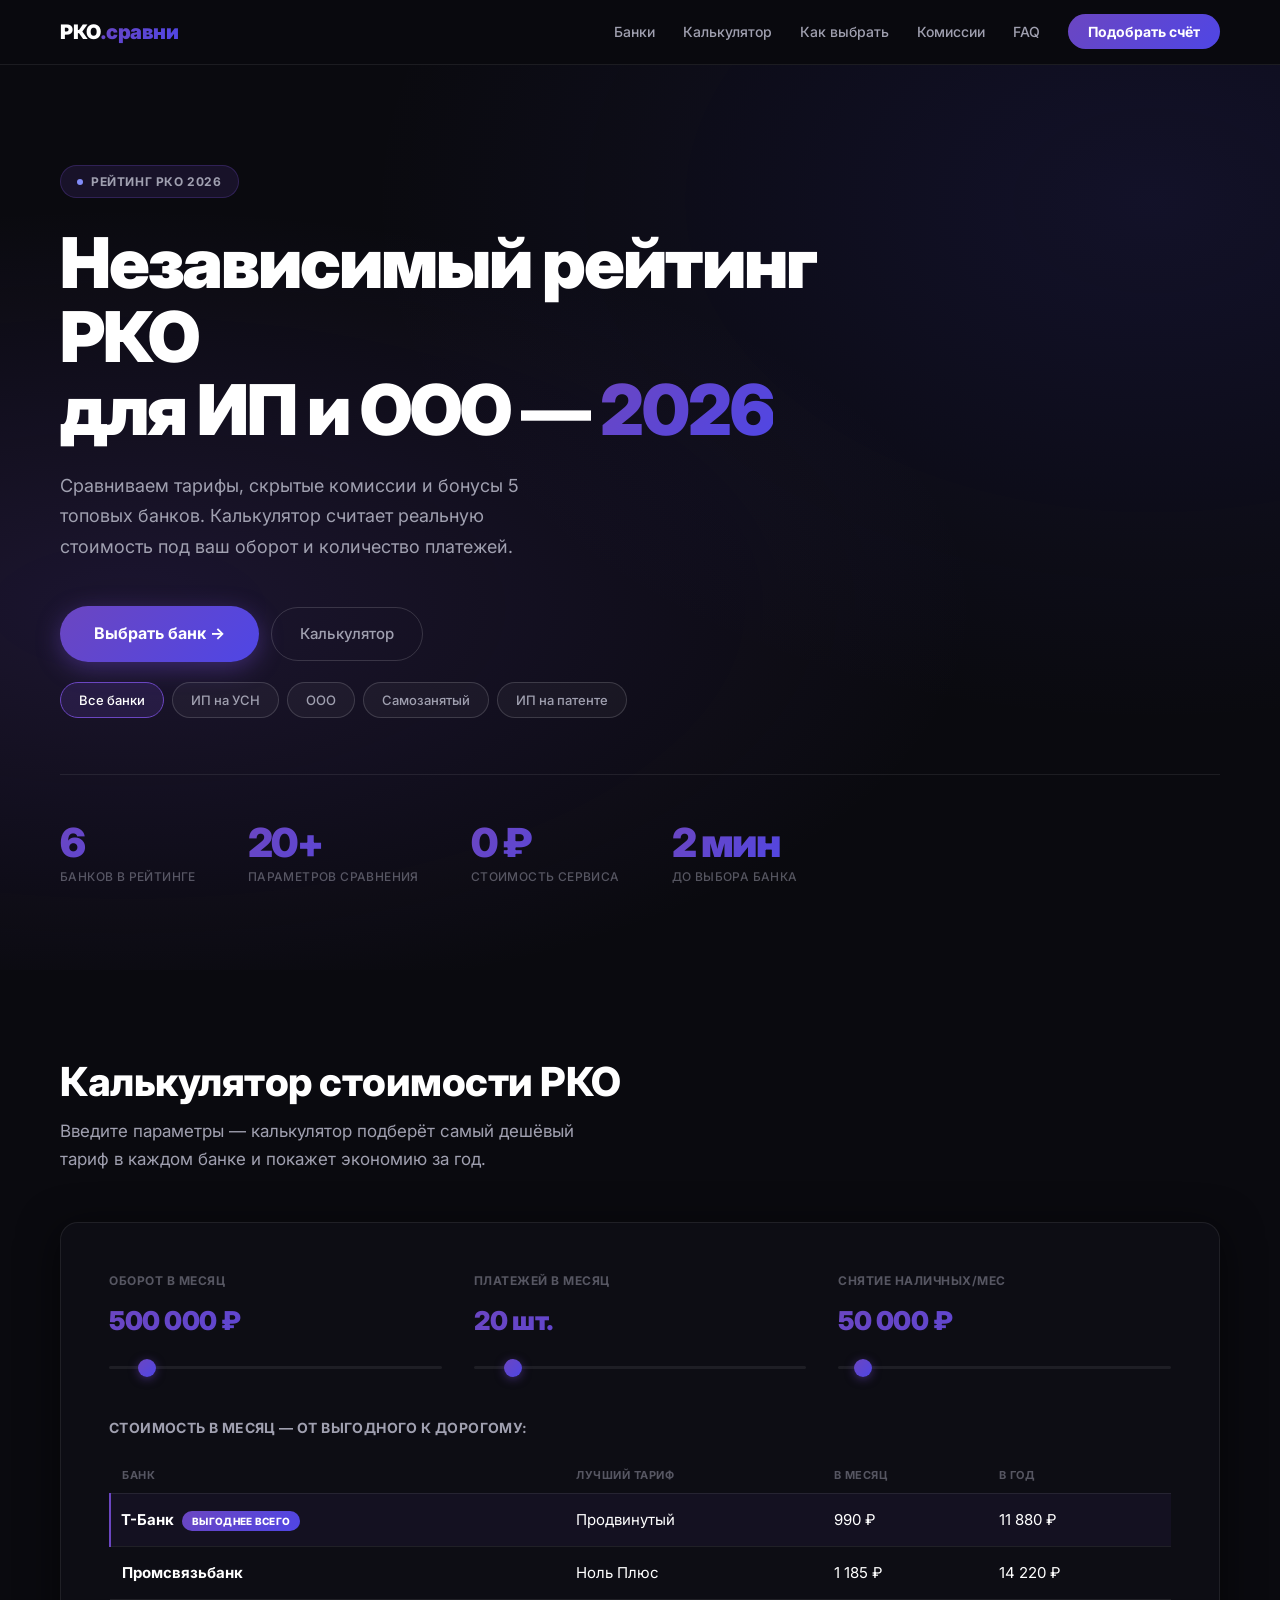
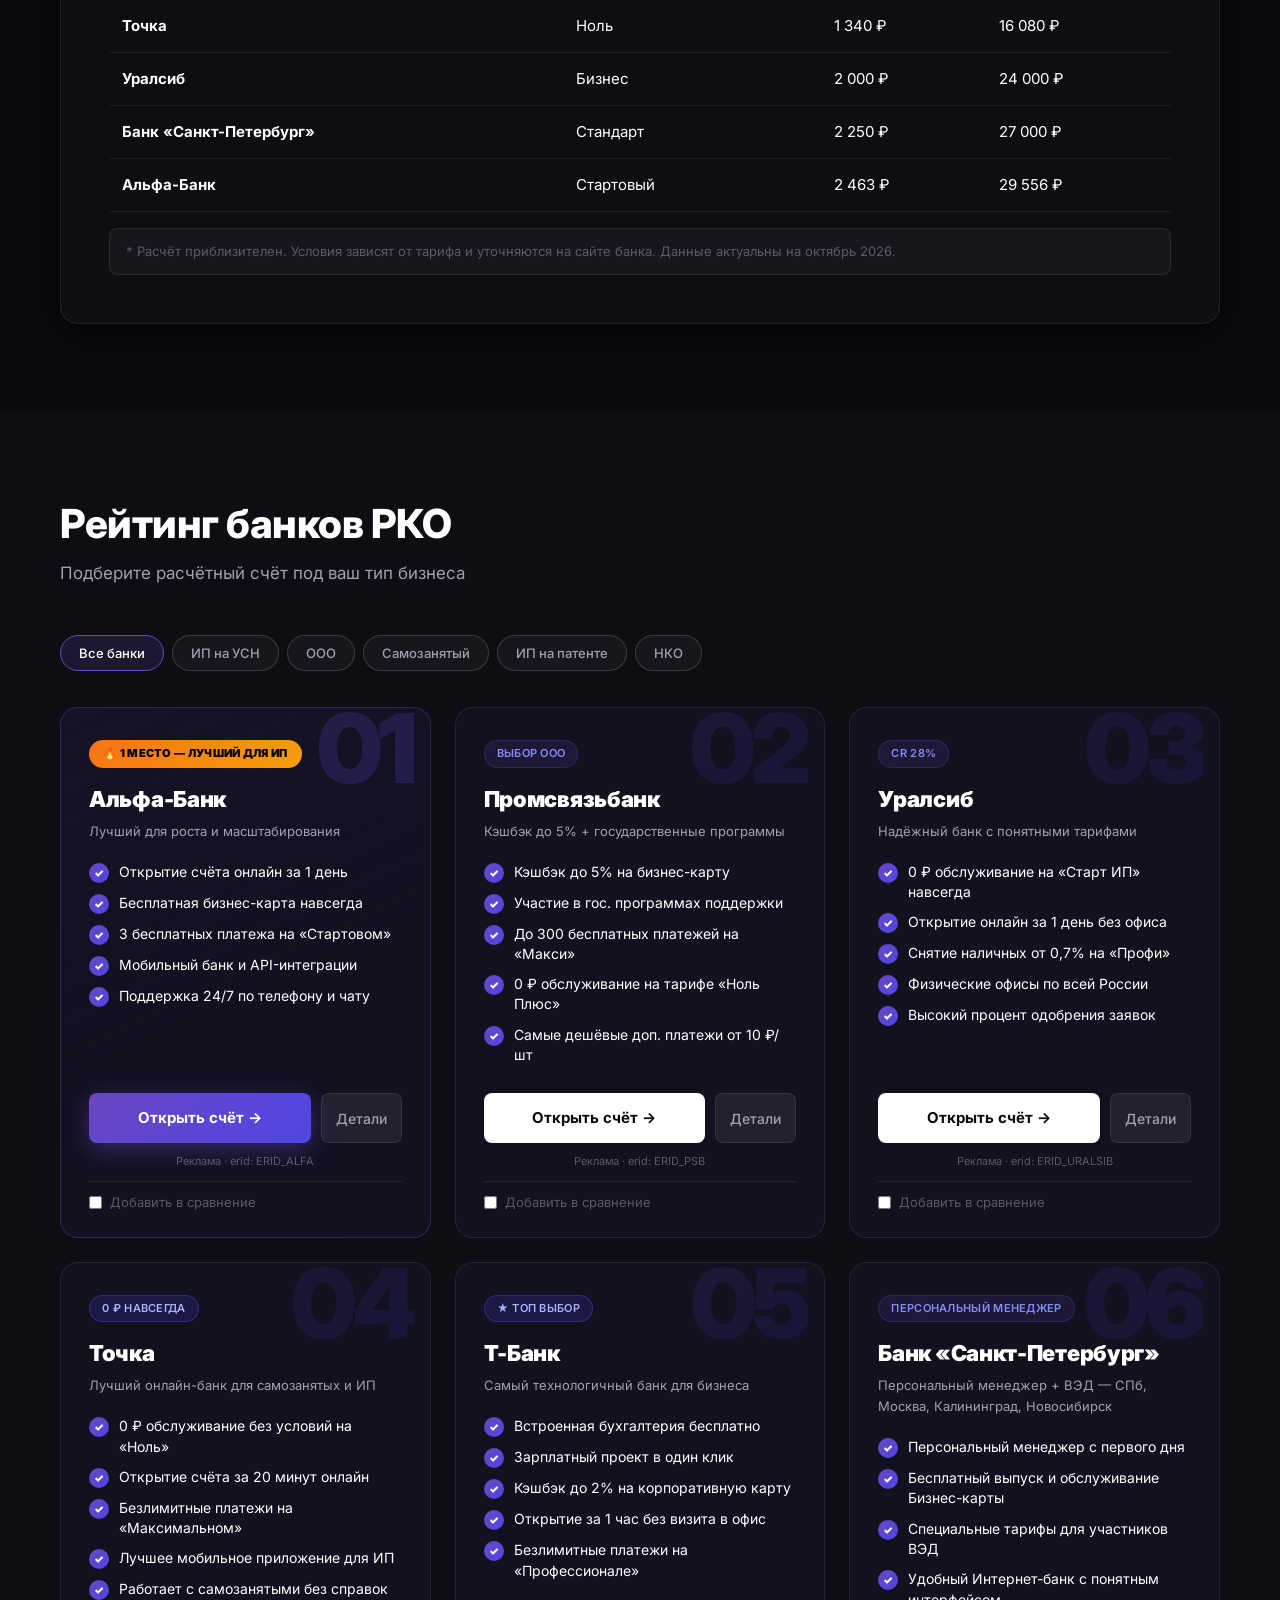
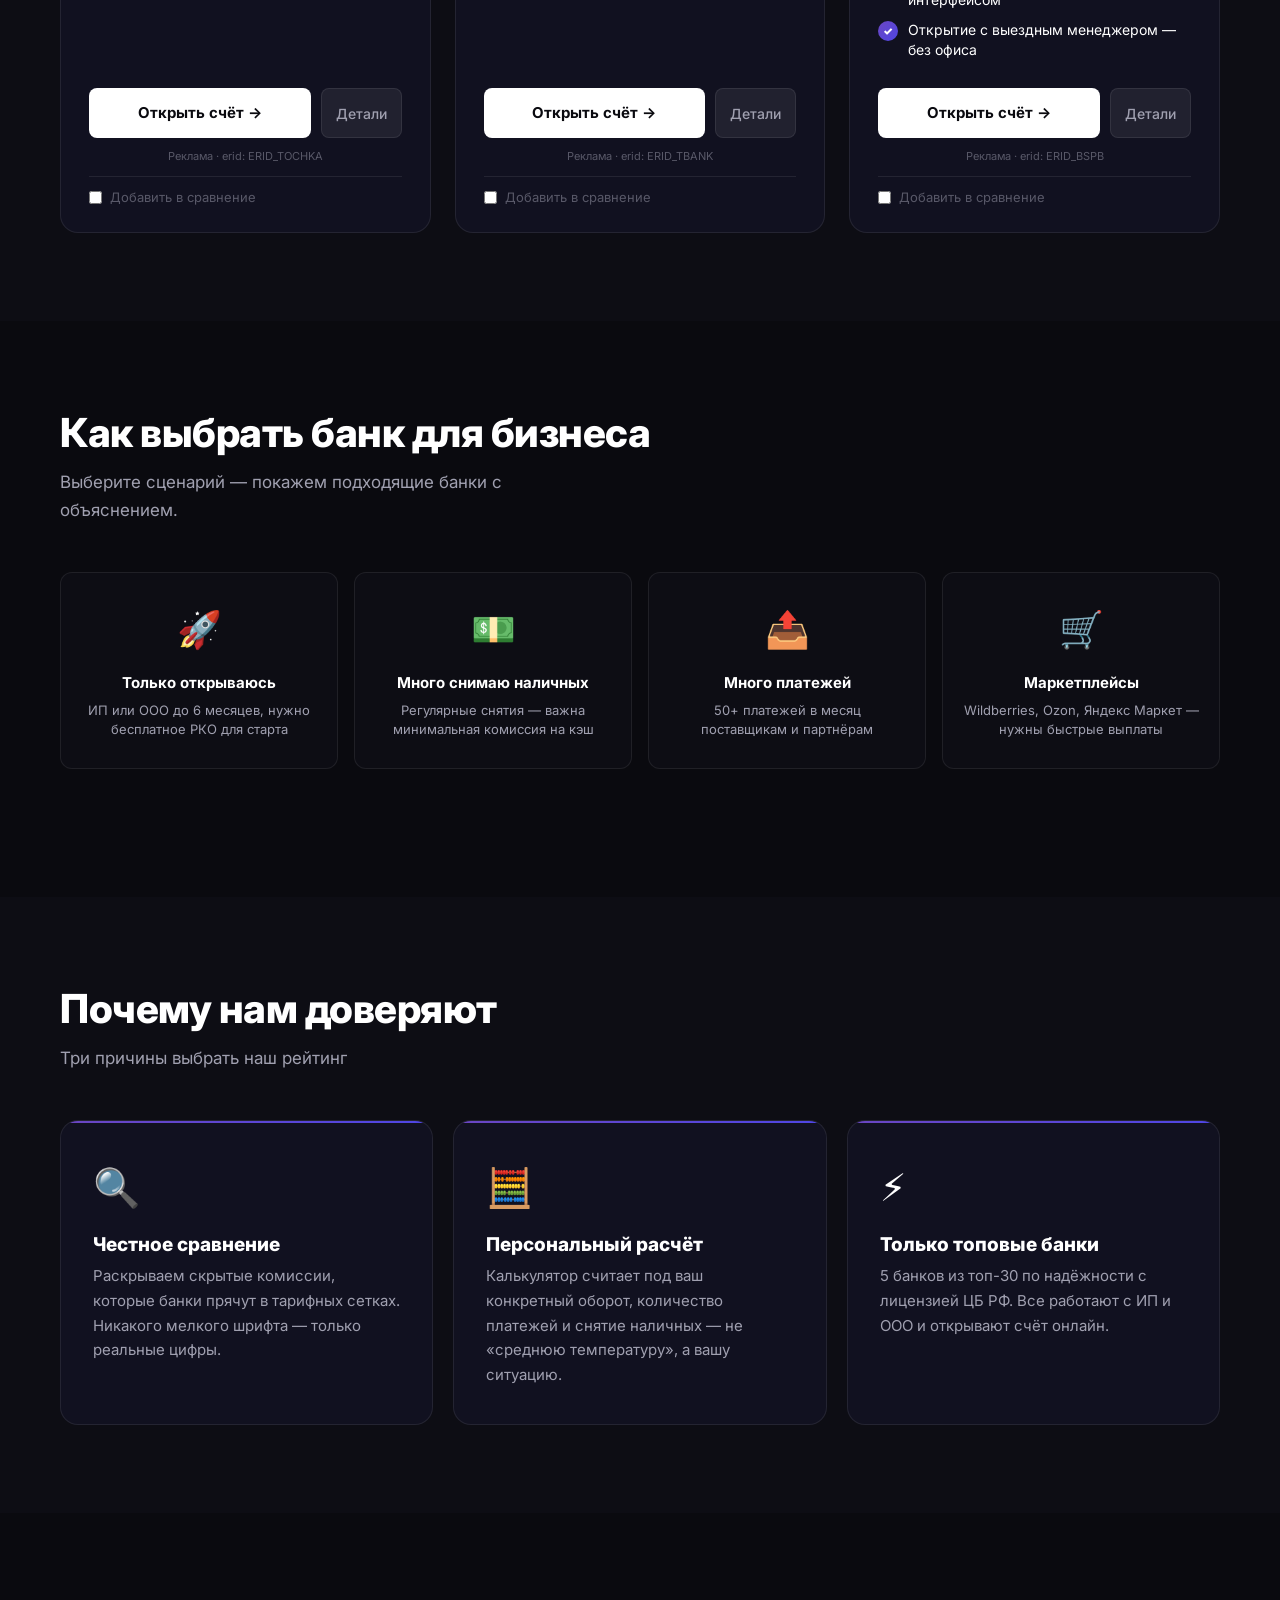
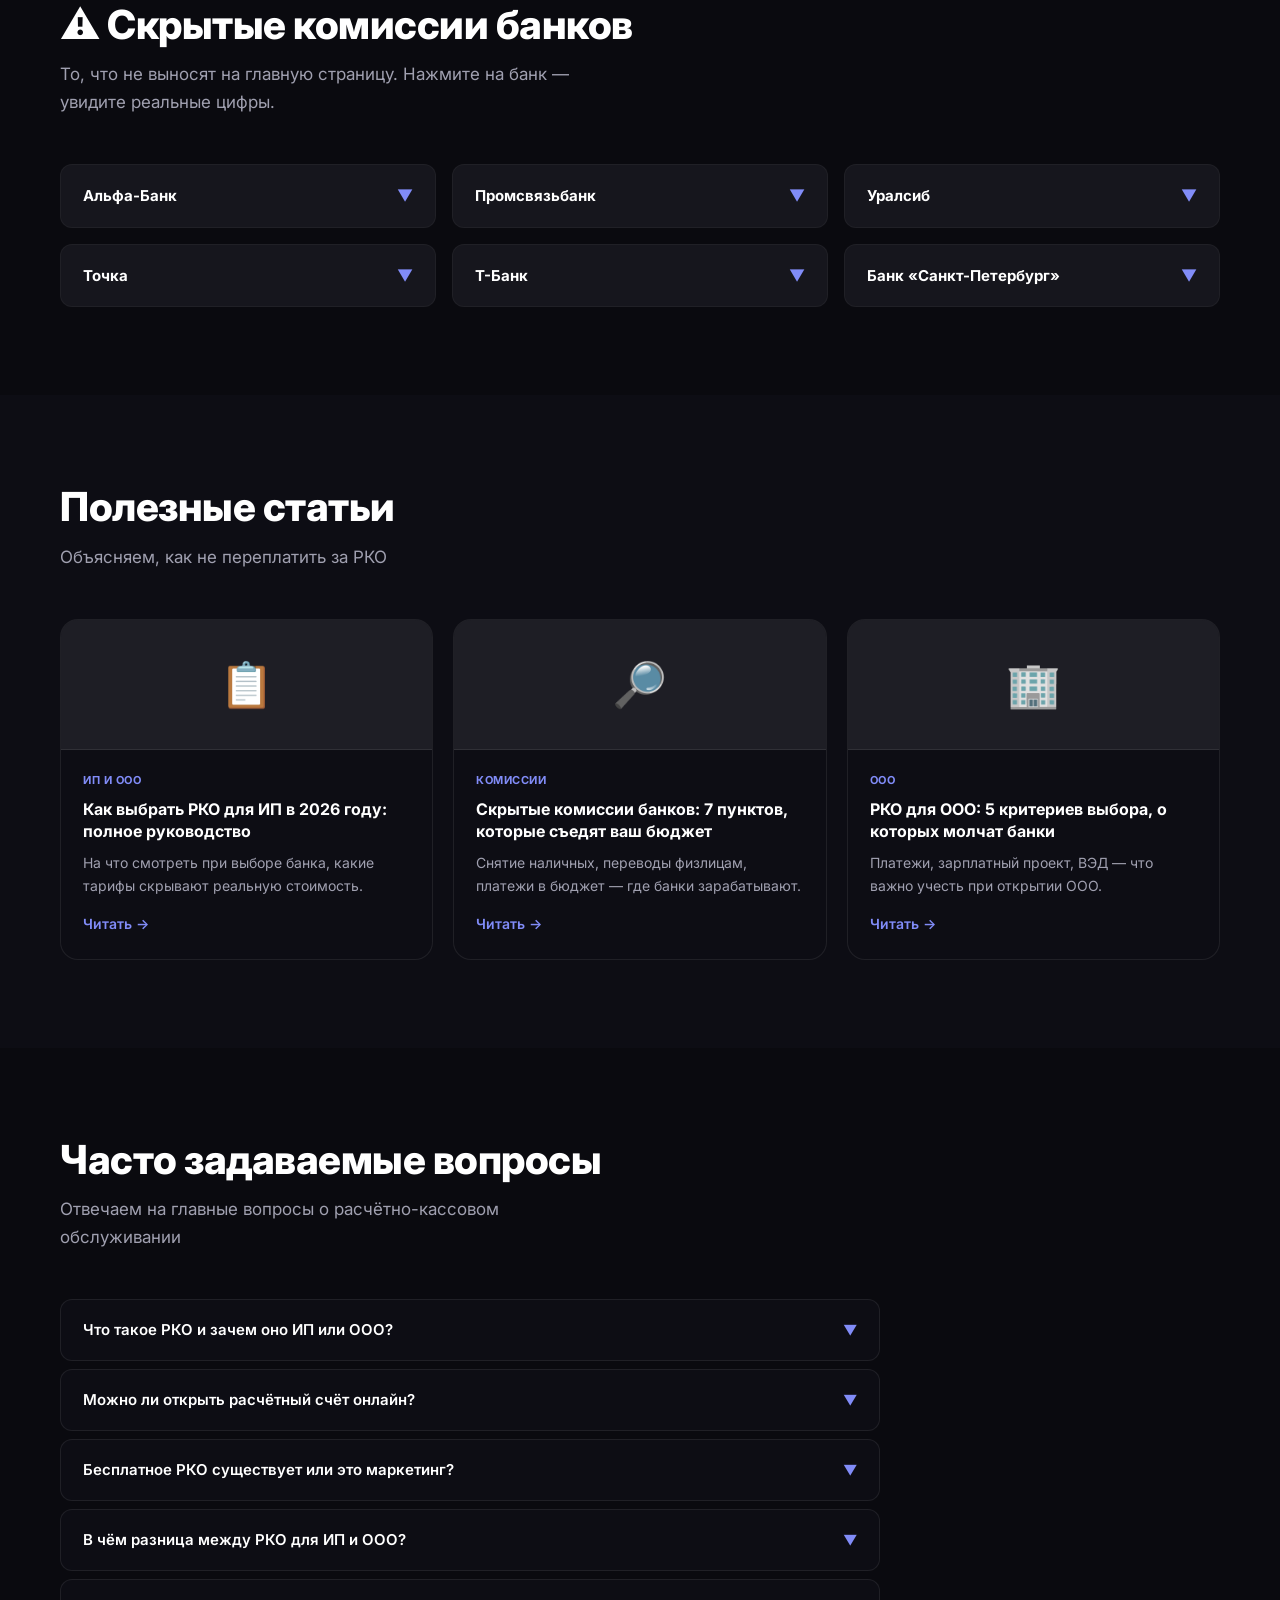
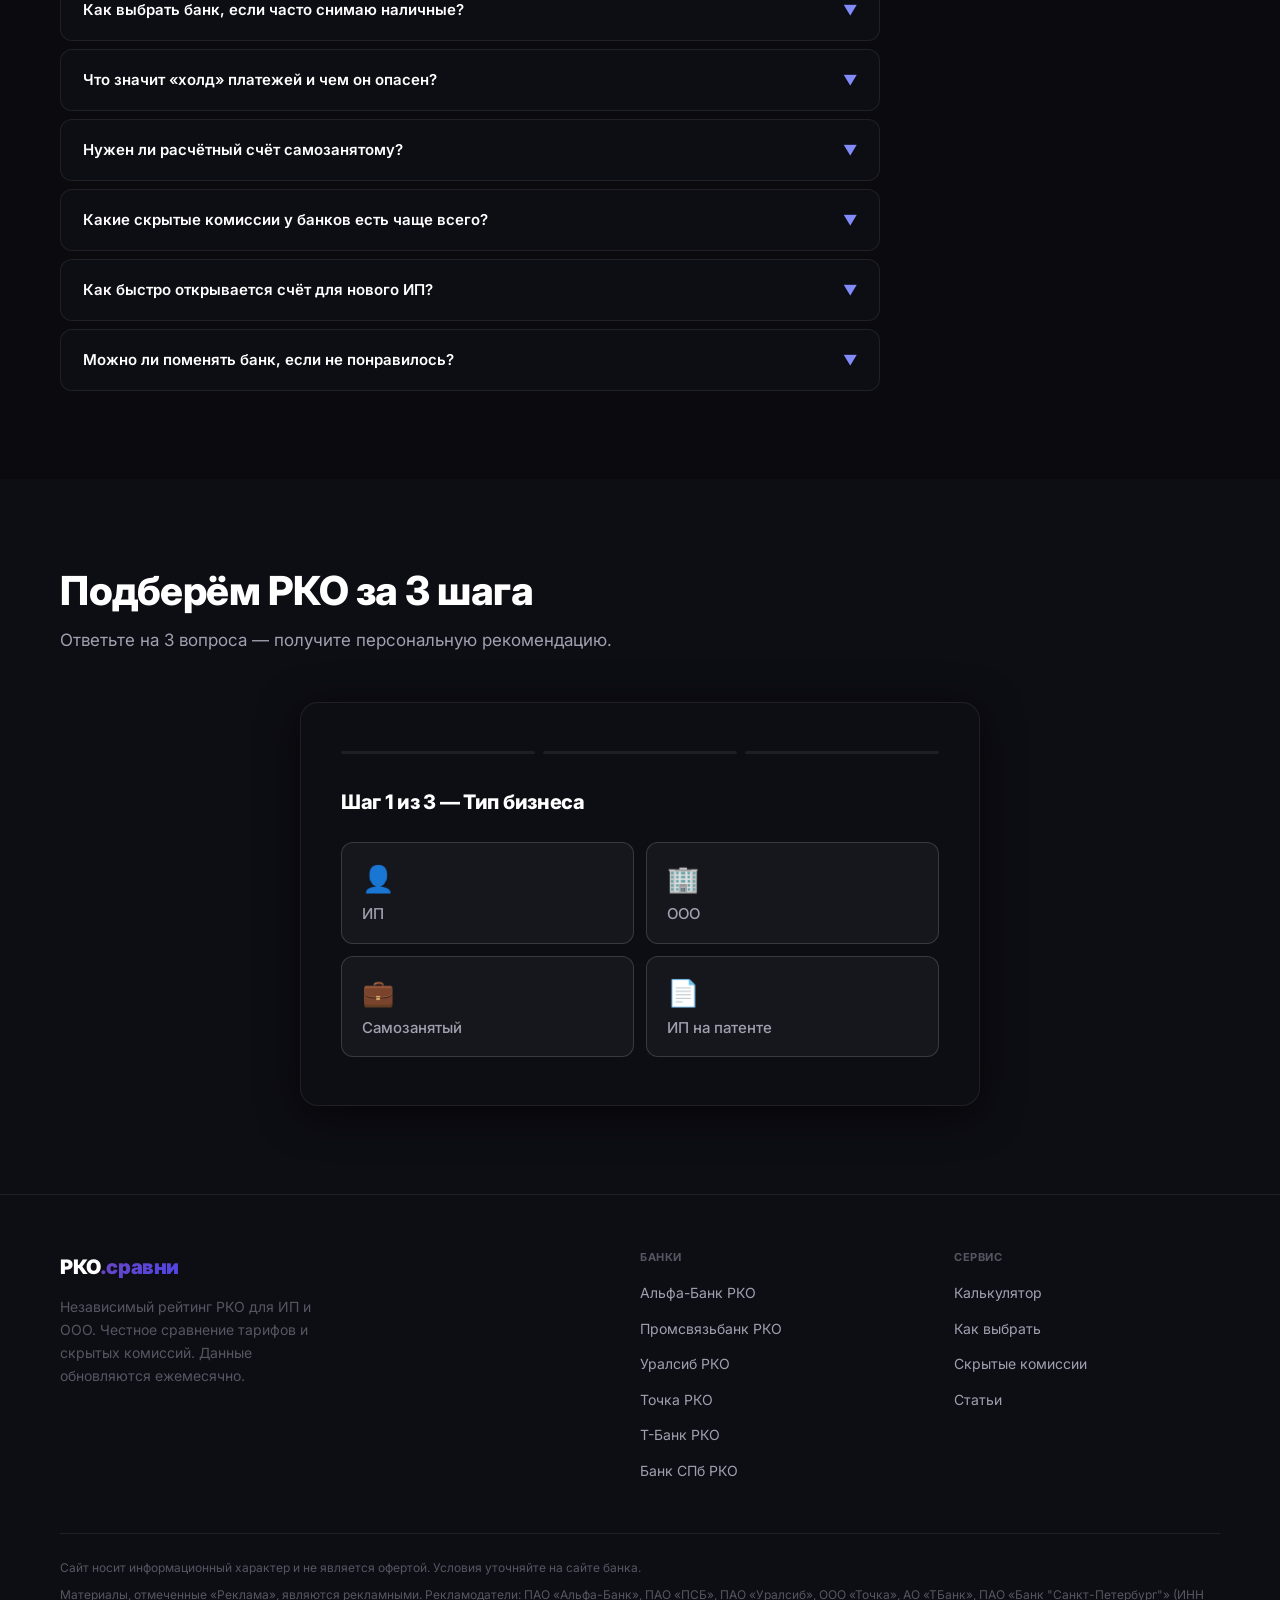
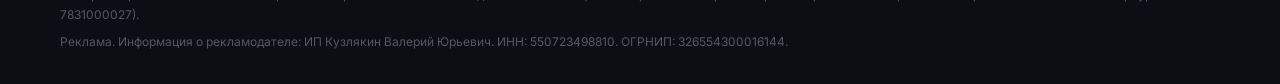
==== rko/index.html @ dad413f9 "Fix referral links in rko/index.html: BSPB and Uralsib - BSPB: replace placeholder ССЫЛКА_BSPB_RKO w" ====
<!DOCTYPE html>
<html lang="ru">
<head>
<meta charset="UTF-8">
<meta name="viewport" content="width=device-width, initial-scale=1.0">
<title>РКО для бизнеса 2026 — сравнить 6 банков за 2 минуты</title>
<meta name="description" content="Сравнение РКО для ИП и ООО: Альфа-Банк, ПСБ, Уралсиб, Точка, Т-Банк, Банк Санкт-Петербург. Калькулятор стоимости, скрытые комиссии, подбор по бизнесу.">
<meta property="og:type" content="website">
<meta property="og:title" content="РКО для бизнеса 2026 — сравнить 6 банков за 2 минуты">
<meta property="og:description" content="Сравнение РКО для ИП и ООО: Альфа-Банк, ПСБ, Уралсиб, Точка, Т-Банк, Банк Санкт-Петербург. Калькулятор стоимости, скрытые комиссии, подбор по бизнесу.">
<meta property="og:image" content="/og-image.jpg">
<meta property="og:locale" content="ru_RU">
<meta name="twitter:card" content="summary_large_image">
<meta name="twitter:title" content="РКО для бизнеса 2026 — сравнить 5 банков">
<meta name="twitter:description" content="Независимый рейтинг РКО. Калькулятор стоимости, скрытые комиссии, подбор за 2 минуты.">
<link rel="preconnect" href="https://fonts.googleapis.com">
<link rel="preconnect" href="https://fonts.gstatic.com" crossorigin>
<link href="https://fonts.googleapis.com/css2?family=Inter:wght@400;500;600;700;800;900&display=swap" rel="stylesheet">
<style>
:root {
  --bg:      #0a0a0f;
  --s1:      #0d0d14;
  --s2:      #111120;
  --glass:   rgba(255,255,255,.04);
  --glass2:  rgba(255,255,255,.07);
  --border:  rgba(255,255,255,.08);
  --border2: rgba(255,255,255,.15);
  --text:    #ffffff;
  --text2:   #a0a0b0;
  --text3:   rgba(160,160,176,.5);
  --a1:      #6b46c1;
  --a2:      #4f46e5;
  --a3:      #818cf8;
  --grad:    linear-gradient(135deg,#6b46c1,#4f46e5);
  --grad2:   linear-gradient(135deg,#4f46e5,#818cf8);
  --fire:    #f97316;
  --gold:    #f59e0b;
  --green:   #22c55e;
  --r:       12px;
  --r-sm:    8px;
  --r-lg:    18px;
  --r-pill:  999px;
  --shadow:  0 8px 40px rgba(0,0,0,.6);
  --glow:    0 0 0 1px rgba(107,70,193,.3),0 16px 48px rgba(107,70,193,.2);
  --sh-btn:  0 6px 24px rgba(107,70,193,.45);
}
*{box-sizing:border-box;margin:0;padding:0}
html{scroll-behavior:smooth}
body{font-family:'Inter',system-ui,-apple-system,sans-serif;background:var(--bg);color:var(--text);font-size:16px;line-height:1.6}
h1,h2,h3,h4{line-height:1.18;font-weight:800}
a{color:var(--a3);text-decoration:none}
a:hover{text-decoration:underline}
.container{max-width:1200px;margin:0 auto;padding:0 20px}
.section{padding:88px 0}
.section-title{font-size:clamp(26px,3.4vw,40px);margin-bottom:12px;color:#fff;letter-spacing:-.5px}
.section-sub{font-size:17px;color:var(--text2);max-width:560px;margin-bottom:48px;line-height:1.65}
.grad-text{background:var(--grad);-webkit-background-clip:text;-webkit-text-fill-color:transparent;background-clip:text}
.bg-alt{background:var(--s1)}

/* ── NAV ── */
.nav{position:sticky;top:0;z-index:100;background:rgba(10,10,15,.94);backdrop-filter:blur(20px);border-bottom:1px solid var(--border)}
.nav__inner{display:flex;align-items:center;justify-content:space-between;height:64px;gap:24px}
.nav__logo{font-size:20px;font-weight:900;color:#fff;letter-spacing:-.5px;white-space:nowrap}
.nav__logo span{background:var(--grad);-webkit-background-clip:text;-webkit-text-fill-color:transparent;background-clip:text}
.nav__links{display:flex;gap:28px;list-style:none}
.nav__links a{color:var(--text2);font-size:14px;font-weight:500;transition:color .2s}
.nav__links a:hover{color:#fff;text-decoration:none}
.nav__cta{padding:9px 20px;border-radius:var(--r-pill);font-weight:700!important;background:var(--grad)!important;color:#fff!important;-webkit-text-fill-color:#fff!important;transition:opacity .2s!important}
.nav__cta:hover{opacity:.82;text-decoration:none!important}
.nav__burger{display:none;flex-direction:column;justify-content:center;gap:5px;width:40px;height:40px;background:none;border:none;cursor:pointer;padding:4px}
.nav__burger span{display:block;height:2px;background:#fff;border-radius:2px;transition:all .25s}
.nav__burger.open span:nth-child(1){transform:translateY(7px) rotate(45deg)}
.nav__burger.open span:nth-child(2){opacity:0}
.nav__burger.open span:nth-child(3){transform:translateY(-7px) rotate(-45deg)}
.nav__mobile{display:none;flex-direction:column;background:rgba(10,10,15,.99);border-top:1px solid var(--border);padding:12px 0}
.nav__mobile.open{display:flex}
.nav__mobile a{padding:14px 20px;color:var(--text2);font-size:16px;font-weight:500;border-bottom:1px solid var(--border)}
.nav__mobile a:last-child{border-bottom:none}

/* ── HERO ── */
.hero{padding:100px 0 84px;background:radial-gradient(ellipse at 10% 60%,rgba(107,70,193,.18) 0%,transparent 52%),radial-gradient(ellipse at 90% 15%,rgba(79,70,229,.12) 0%,transparent 48%),var(--bg);position:relative;overflow:hidden}
.hero__eyebrow{display:inline-flex;align-items:center;gap:8px;background:rgba(107,70,193,.15);border:1px solid rgba(107,70,193,.3);color:var(--text2);font-size:12px;font-weight:700;padding:6px 16px;border-radius:var(--r-pill);letter-spacing:.6px;margin-bottom:28px;text-transform:uppercase}
.hero__eyebrow::before{content:'';width:6px;height:6px;border-radius:50%;background:var(--a3);flex-shrink:0;animation:blink 2.2s infinite}
@keyframes blink{0%,100%{opacity:1}50%{opacity:.25}}
.hero__title{font-size:clamp(36px,5.5vw,70px);font-weight:900;max-width:820px;margin-bottom:24px;letter-spacing:-2px;line-height:1.05;color:#fff}
.hero__sub{font-size:18px;color:var(--text2);max-width:500px;margin-bottom:44px;line-height:1.7}
.hero__btns{display:flex;gap:12px;flex-wrap:wrap;margin-bottom:20px;align-items:center}
.btn-hero{padding:15px 34px;background:var(--grad);color:#fff;border:none;border-radius:var(--r-pill);font-family:'Inter',sans-serif;font-size:16px;font-weight:700;cursor:pointer;box-shadow:var(--sh-btn);transition:opacity .2s,transform .15s;display:inline-flex;align-items:center;gap:8px;text-decoration:none;-webkit-text-fill-color:#fff}
.btn-hero:hover{opacity:.86;transform:translateY(-1px);text-decoration:none;color:#fff}
.btn-hero-ghost{padding:14px 28px;background:none;color:var(--text2);border:1px solid var(--border2);border-radius:var(--r-pill);font-family:'Inter',sans-serif;font-size:15px;font-weight:500;cursor:pointer;transition:all .2s;text-decoration:none}
.btn-hero-ghost:hover{border-color:rgba(107,70,193,.5);color:#fff;text-decoration:none}
.hero__filters{display:flex;gap:8px;flex-wrap:wrap;margin-bottom:56px}
.scenario-pill{padding:9px 18px;border:1px solid var(--border2);border-radius:var(--r-pill);background:var(--glass);color:var(--text2);font-family:'Inter',sans-serif;font-size:13px;font-weight:500;cursor:pointer;transition:all .2s}
.scenario-pill:hover,.scenario-pill.active{border-color:var(--a1);background:rgba(107,70,193,.18);color:#fff}
.hero__stats{display:flex;gap:52px;padding-top:48px;border-top:1px solid var(--border);flex-wrap:wrap}
.stat-val{font-size:40px;font-weight:900;background:var(--grad);-webkit-background-clip:text;-webkit-text-fill-color:transparent;background-clip:text;letter-spacing:-1.5px;line-height:1}
.stat-lbl{font-size:12px;color:var(--text3);margin-top:4px;font-weight:500;text-transform:uppercase;letter-spacing:.4px}

/* ── CALCULATOR ── */
.calc-wrap{background:var(--s1);border:1px solid var(--border);border-radius:var(--r-lg);padding:48px;box-shadow:var(--shadow)}
.calc__inputs{display:grid;grid-template-columns:1fr 1fr 1fr;gap:32px;margin-bottom:40px}
.calc__field label{display:block;font-size:12px;font-weight:700;color:var(--text3);text-transform:uppercase;letter-spacing:.5px;margin-bottom:10px}
.calc__val{font-size:26px;font-weight:900;background:var(--grad);-webkit-background-clip:text;-webkit-text-fill-color:transparent;background-clip:text;margin-bottom:10px;letter-spacing:-.5px}
input[type=range]{width:100%;-webkit-appearance:none;height:3px;background:var(--glass2);border-radius:2px;outline:none;cursor:pointer}
input[type=range]::-webkit-slider-thumb{-webkit-appearance:none;width:18px;height:18px;background:var(--grad);border-radius:50%;cursor:pointer;box-shadow:0 2px 10px rgba(107,70,193,.5)}
.calc__tbl{width:100%;border-collapse:collapse;margin-top:20px}
.calc__tbl th{text-align:left;font-size:11px;font-weight:700;color:var(--text3);text-transform:uppercase;letter-spacing:.5px;padding:8px 12px;border-bottom:1px solid var(--border)}
.calc__tbl td{padding:14px 12px;border-bottom:1px solid var(--border);font-size:15px;color:#fff}
.calc__tbl tr.best td{background:rgba(107,70,193,.08)}
.calc__tbl tr.best td:first-child{border-left:2px solid var(--a1);padding-left:10px}
.badge-best{display:inline-block;background:var(--grad);color:#fff;font-size:10px;font-weight:800;padding:2px 10px;border-radius:var(--r-pill);margin-left:8px;vertical-align:middle;text-transform:uppercase;letter-spacing:.3px}
.calc__note{font-size:13px;color:var(--text3);margin-top:16px;padding:12px 16px;background:var(--glass);border-radius:var(--r-sm);border:1px solid var(--border)}

/* ── CATALOG ── */
.filter-bar{display:flex;gap:8px;flex-wrap:wrap;margin-bottom:36px}
.chip{padding:9px 18px;border:1px solid var(--border2);border-radius:var(--r-pill);background:var(--glass);color:var(--text2);font-family:'Inter',sans-serif;font-size:13px;font-weight:500;cursor:pointer;transition:all .18s}
.chip:hover,.chip.active{border-color:var(--a1);background:rgba(107,70,193,.18);color:#fff}
.banks-grid{display:grid;grid-template-columns:repeat(3,1fr);gap:24px}

/* ── BANK CARD (mrktbank style) ── */
.bank-card{background:var(--s2);border-radius:var(--r-lg);border:1px solid var(--border);padding:32px 28px 24px;transition:box-shadow .25s,border-color .25s,transform .25s;position:relative;display:flex;flex-direction:column;overflow:hidden}
.bank-card:hover{box-shadow:var(--glow);border-color:rgba(107,70,193,.35);transform:translateY(-3px)}
.bank-card.first{border-color:rgba(107,70,193,.35);background:linear-gradient(155deg,rgba(107,70,193,.1) 0%,var(--s2) 55%)}
.bank-card.hidden{display:none}

.card-num{position:absolute;top:-8px;right:16px;font-size:96px;font-weight:900;line-height:1;background:var(--grad);-webkit-background-clip:text;-webkit-text-fill-color:transparent;background-clip:text;opacity:.12;pointer-events:none;letter-spacing:-4px;user-select:none}
.bank-card.first .card-num{opacity:.22}

.card-place{display:inline-flex;align-items:center;gap:6px;background:linear-gradient(135deg,var(--fire),var(--gold));color:#000;font-size:11px;font-weight:900;padding:5px 14px;border-radius:var(--r-pill);margin-bottom:14px;text-transform:uppercase;letter-spacing:.3px;width:fit-content}
.card-badge{display:inline-flex;align-items:center;background:rgba(107,70,193,.14);border:1px solid rgba(107,70,193,.28);color:var(--a3);font-size:11px;font-weight:600;padding:4px 12px;border-radius:var(--r-pill);text-transform:uppercase;letter-spacing:.3px;margin-bottom:14px;width:fit-content}
.card-badge.ac{background:rgba(79,70,229,.18);border-color:rgba(79,70,229,.4);color:#a5b4fc}

.card-name{font-size:22px;font-weight:900;margin-bottom:4px;color:#fff;letter-spacing:-.3px}
.card-tag{font-size:13px;color:var(--text2);margin-bottom:20px}

/* checkmark list */
.card-perks{display:flex;flex-direction:column;gap:10px;margin-bottom:24px;flex:1}
.card-perk{display:flex;align-items:flex-start;gap:10px;font-size:14px;color:#fff;line-height:1.45}
.card-perk::before{content:'✓';flex-shrink:0;width:20px;height:20px;background:var(--grad);border-radius:50%;display:flex;align-items:center;justify-content:center;font-size:11px;font-weight:900;color:#fff;line-height:20px;text-align:center;margin-top:1px}

.card-actions{display:flex;gap:10px;margin-top:4px}
.btn-primary{flex:1;padding:13px 16px;background:#fff;color:#0a0a0f;border:none;border-radius:var(--r-sm);font-family:'Inter',sans-serif;font-size:15px;font-weight:700;cursor:pointer;transition:opacity .2s;text-align:center;display:inline-block;text-decoration:none;-webkit-text-fill-color:#0a0a0f}
.btn-primary:hover{opacity:.88;text-decoration:none;color:#0a0a0f}
.btn-primary.accent{background:var(--grad);color:#fff;-webkit-text-fill-color:#fff;box-shadow:var(--sh-btn)}
.btn-sec{padding:13px 14px;background:var(--glass2);color:var(--text2);border:1px solid var(--border);border-radius:var(--r-sm);font-family:'Inter',sans-serif;font-size:14px;font-weight:500;cursor:pointer;transition:all .2s;white-space:nowrap}
.btn-sec:hover{border-color:var(--border2);color:#fff}
.card-admark{font-size:11px;color:var(--text3);text-align:center;margin-top:10px}
.cmp-chk{display:flex;align-items:center;gap:8px;font-size:13px;color:var(--text3);cursor:pointer;padding-top:10px;border-top:1px solid var(--border);margin-top:10px}
.cmp-chk input{cursor:pointer;accent-color:var(--a1)}

/* ── SCENARIOS / КАК ВЫБРАТЬ ── */
.sc-grid{display:grid;grid-template-columns:repeat(4,1fr);gap:16px;margin-bottom:40px}
.sc-card{background:var(--s1);border:1px solid var(--border);border-radius:var(--r);padding:28px 20px;text-align:center;cursor:pointer;transition:all .2s}
.sc-card:hover,.sc-card.active{border-color:rgba(107,70,193,.45);background:rgba(107,70,193,.1);box-shadow:0 0 0 1px rgba(107,70,193,.2)}
.sc-icon{font-size:36px;margin-bottom:12px}
.sc-title{font-size:15px;font-weight:700;margin-bottom:6px;color:#fff}
.sc-desc{font-size:13px;color:var(--text2);line-height:1.5}
.sc-result{display:none}
.sc-result.show{display:block}
.sc-result-title{font-size:20px;font-weight:800;margin-bottom:8px;color:#fff}
.sc-result-sub{color:var(--text2);font-size:15px;margin-bottom:24px}

/* ── WHY ── */
.why-grid{display:grid;grid-template-columns:repeat(3,1fr);gap:20px}
.why-card{background:var(--s2);border:1px solid var(--border);border-radius:var(--r-lg);padding:36px 32px;position:relative;overflow:hidden}
.why-card::before{content:'';position:absolute;top:0;left:0;right:0;height:2px;background:var(--grad)}
.why-icon{font-size:38px;margin-bottom:16px}
.why-title{font-size:19px;margin-bottom:8px;font-weight:800;color:#fff}
.why-desc{font-size:15px;color:var(--text2);line-height:1.65}

/* ── HIDDEN FEES ── */
.fees-grid{display:grid;grid-template-columns:repeat(3,1fr);gap:16px}
.fee-card{background:var(--s1);border:1px solid var(--border);border-radius:var(--r);overflow:hidden}
.fee-hdr{background:var(--glass);padding:18px 22px;display:flex;align-items:center;justify-content:space-between;cursor:pointer;user-select:none}
.fee-hdr-name{font-size:15px;font-weight:700;color:#fff}
.fee-toggle{font-size:16px;color:var(--a3);transition:transform .2s;display:inline-block}
.fee-card.open .fee-toggle{transform:rotate(180deg)}
.fee-body{display:none;padding:18px 22px}
.fee-card.open .fee-body{display:block}
.fee-row{display:flex;justify-content:space-between;padding:8px 0;border-bottom:1px solid var(--border);font-size:14px}
.fee-row:last-child{border-bottom:none}
.fee-lbl{color:var(--text2)}
.fee-val{font-weight:600;color:#fff}
.fee-val.warn{color:var(--fire)}

/* ── COMPARISON BAR ── */
.cmp-bar{position:fixed;bottom:0;left:0;right:0;background:rgba(10,10,15,.96);backdrop-filter:blur(16px);border-top:1px solid var(--border);padding:16px 20px;display:none;align-items:center;justify-content:center;gap:16px;z-index:200;flex-wrap:wrap}
.cmp-bar.show{display:flex}
.cmp-items{display:flex;gap:10px;flex-wrap:wrap}
.cmp-item{background:var(--glass2);border:1px solid var(--border2);padding:7px 14px;border-radius:var(--r-sm);font-size:14px;display:flex;align-items:center;gap:8px;color:#fff}
.cmp-rm{cursor:pointer;opacity:.5}
.cmp-rm:hover{opacity:1}
.btn-cmp{padding:12px 28px;background:var(--grad);color:#fff;border:none;border-radius:var(--r-pill);font-family:'Inter',sans-serif;font-size:15px;font-weight:700;cursor:pointer;box-shadow:var(--sh-btn);transition:opacity .2s;white-space:nowrap}
.btn-cmp:hover{opacity:.84}

/* ── MODALS ── */
.cmp-overlay,.det-overlay{display:none;position:fixed;inset:0;background:rgba(0,0,0,.85);backdrop-filter:blur(6px);z-index:300;overflow-y:auto;padding:40px 20px}
.cmp-overlay.open,.det-overlay.open{display:block}
.cmp-modal,.det-modal{background:var(--s2);border:1px solid var(--border2);border-radius:var(--r-lg);max-width:1000px;margin:0 auto;padding:40px;position:relative;box-shadow:0 24px 80px rgba(0,0,0,.75)}
.det-modal{max-width:600px}
.cmp-close,.det-close{position:absolute;top:20px;right:24px;font-size:24px;cursor:pointer;color:var(--text3);line-height:1;background:none;border:none;transition:color .2s}
.cmp-close:hover,.det-close:hover{color:#fff}
.cmp-tbl{width:100%;border-collapse:collapse;margin-top:24px}
.cmp-tbl th{background:var(--glass);padding:14px 16px;text-align:left;font-size:14px;font-weight:700;color:#fff;border-bottom:1px solid var(--border)}
.cmp-tbl td{padding:12px 16px;border-bottom:1px solid var(--border);font-size:14px;color:#fff}
.cmp-tbl td:first-child{color:var(--text2);font-size:13px;width:200px}
.cmp-tbl tr:hover td{background:var(--glass)}
.det-bank{font-size:24px;font-weight:900;margin-bottom:4px;color:#fff;letter-spacing:-.3px}
.det-tag{color:var(--text2);font-size:15px;margin-bottom:24px}
.det-section-title{font-size:11px;font-weight:700;text-transform:uppercase;letter-spacing:.5px;color:var(--text3);margin:20px 0 10px}
.det-pros,.det-cons{list-style:none;display:flex;flex-direction:column;gap:8px}
.det-pros li::before{content:'✅ ';font-size:14px}
.det-cons li::before{content:'⚠️ ';font-size:14px}
.det-pros li,.det-cons li{font-size:15px;line-height:1.5;color:#fff}
.det-tariffs{width:100%;border-collapse:collapse;margin-top:8px}
.det-tariffs th{text-align:left;font-size:11px;font-weight:700;color:var(--text3);text-transform:uppercase;letter-spacing:.5px;padding:8px 0;border-bottom:1px solid var(--border)}
.det-tariffs td{padding:12px 0;border-bottom:1px solid var(--border);font-size:14px;color:#fff}
.det-tariffs td:last-child{text-align:right;font-weight:700}
.det-tariffs td:last-child.free{color:var(--green)}
.det-cta{display:block;text-align:center;margin-top:24px}

/* ── BLOG ── */
.blog-grid{display:grid;grid-template-columns:repeat(3,1fr);gap:20px}
.blog-card{background:var(--s1);border-radius:var(--r-lg);overflow:hidden;border:1px solid var(--border);transition:border-color .2s,transform .2s}
.blog-card:hover{border-color:var(--border2);transform:translateY(-2px)}
.blog-img{width:100%;height:130px;background:var(--glass2);display:flex;align-items:center;justify-content:center;font-size:44px;border-bottom:1px solid var(--border)}
.blog-body{padding:22px}
.blog-tag{font-size:11px;font-weight:700;color:var(--a3);text-transform:uppercase;letter-spacing:.5px;margin-bottom:10px}
.blog-title{font-size:16px;margin-bottom:10px;line-height:1.35;font-weight:700;color:#fff}
.blog-exc{font-size:14px;color:var(--text2);margin-bottom:14px}
.blog-link{font-size:14px;font-weight:600;color:var(--a3)}

/* ── FAQ ── */
.faq-list{display:flex;flex-direction:column;gap:8px;max-width:820px}
.faq-item{background:var(--s1);border:1px solid var(--border);border-radius:var(--r);overflow:hidden;transition:border-color .2s}
.faq-item.open{border-color:var(--border2)}
.faq-q{display:flex;align-items:center;justify-content:space-between;padding:18px 22px;cursor:pointer;font-size:15px;font-weight:600;gap:16px;user-select:none;color:#fff}
.faq-toggle{font-size:14px;color:var(--a3);flex-shrink:0;transition:transform .2s}
.faq-item.open .faq-toggle{transform:rotate(180deg)}
.faq-a{display:none;padding:0 22px 18px;font-size:15px;color:var(--text2);line-height:1.7}
.faq-item.open .faq-a{display:block}

/* ── QUIZ ── */
.quiz-wrap{background:var(--s1);border:1px solid var(--border);border-radius:var(--r-lg);box-shadow:var(--shadow);max-width:680px;margin:0 auto;padding:48px 40px}
.quiz-progress{display:flex;gap:8px;margin-bottom:32px}
.quiz-step-dot{flex:1;height:3px;background:var(--glass2);border-radius:2px;transition:background .3s}
.quiz-step-dot.done{background:var(--grad)}
.quiz-q{font-size:20px;font-weight:800;margin-bottom:24px;color:#fff;letter-spacing:-.3px}
.quiz-opts{display:grid;grid-template-columns:1fr 1fr;gap:12px}
.quiz-opt{padding:18px 20px;border:1px solid var(--border2);border-radius:var(--r);background:var(--glass);cursor:pointer;font-family:'Inter',sans-serif;font-size:15px;font-weight:500;text-align:left;transition:all .2s;line-height:1.35;color:var(--text2)}
.quiz-opt:hover,.quiz-opt.selected{border-color:var(--a1);background:rgba(107,70,193,.15);color:#fff;box-shadow:0 0 0 1px rgba(107,70,193,.3)}
.quiz-opt-icon{font-size:26px;display:block;margin-bottom:8px}
.quiz-result{text-align:center}
.quiz-result-title{font-size:26px;font-weight:900;margin-bottom:8px;color:#fff;letter-spacing:-.5px}
.quiz-result-sub{color:var(--text2);font-size:16px;margin-bottom:28px}
.quiz-back{background:none;border:1px solid var(--border2);color:var(--text2);border-radius:var(--r-sm);padding:10px 20px;font-family:'Inter',sans-serif;font-size:14px;cursor:pointer;margin-top:20px;transition:all .2s}
.quiz-back:hover{border-color:var(--a1);color:var(--a3)}

/* ── FOOTER — НЕ ТРОГАТЬ ── */
footer{background:var(--s1);border-top:1px solid var(--border);padding:56px 0 32px}
.footer-grid{display:grid;grid-template-columns:2fr 1fr 1fr;gap:48px;margin-bottom:40px}
.footer-logo{font-size:20px;font-weight:900;margin-bottom:12px;letter-spacing:-.4px;color:#fff}
.footer-logo span{background:var(--grad);-webkit-background-clip:text;-webkit-text-fill-color:transparent;background-clip:text}
.footer-desc{font-size:14px;color:var(--text3);max-width:280px;line-height:1.65}
.footer-col h4{font-size:11px;font-weight:700;color:var(--text3);text-transform:uppercase;letter-spacing:.5px;margin-bottom:16px}
.footer-col ul{list-style:none}
.footer-col ul li{margin-bottom:10px}
.footer-col ul li a{font-size:14px;color:var(--text2)}
.footer-col ul li a:hover{color:#fff;text-decoration:none}
.footer-hr{border:none;border-top:1px solid var(--border);margin-bottom:24px}
.footer-legal{font-size:12px;color:var(--text3);line-height:1.7}
.footer-legal p+p{margin-top:6px}

/* ── RESPONSIVE ── */
@media(max-width:960px){
  .banks-grid,.fees-grid,.why-grid,.blog-grid{grid-template-columns:repeat(2,1fr)}
  .calc__inputs,.sc-grid{grid-template-columns:repeat(2,1fr)}
  .footer-grid{grid-template-columns:1fr;gap:32px}
  .quiz-opts{grid-template-columns:1fr 1fr}
}
@media(max-width:640px){
  .banks-grid,.fees-grid,.why-grid,.blog-grid{grid-template-columns:1fr}
  .calc__inputs,.sc-grid{grid-template-columns:1fr}
  .hero__stats{flex-direction:column;gap:20px}
  .calc-wrap,.quiz-wrap{padding:24px 20px}
  .cmp-modal,.det-modal{padding:24px 20px}
  .nav__links{display:none}
  .nav__burger{display:flex}
  .quiz-opts{grid-template-columns:1fr}
  .hero__title{letter-spacing:-.8px}
  .section{padding:60px 0}
}
</style>
</head>
<body>

<!-- ── NAV ──────────────────────────────────────────────── -->
<nav class="nav">
  <div class="container">
    <div class="nav__inner">
      <div class="nav__logo">РКО<span>.сравни</span></div>
      <ul class="nav__links">
        <li><a href="#catalog">Банки</a></li>
        <li><a href="#calculator">Калькулятор</a></li>
        <li><a href="#scenarios">Как выбрать</a></li>
        <li><a href="#hidden-fees">Комиссии</a></li>
        <li><a href="#faq">FAQ</a></li>
        <li><a href="#quiz" class="nav__cta">Подобрать счёт</a></li>
      </ul>
      <button class="nav__burger" id="navBurger" aria-label="Меню" onclick="toggleBurger()">
        <span></span><span></span><span></span>
      </button>
    </div>
    <nav class="nav__mobile" id="navMobile">
      <a href="#catalog" onclick="closeBurger()">Банки</a>
      <a href="#calculator" onclick="closeBurger()">Калькулятор</a>
      <a href="#scenarios" onclick="closeBurger()">Как выбрать</a>
      <a href="#hidden-fees" onclick="closeBurger()">Скрытые комиссии</a>
      <a href="#quiz" onclick="closeBurger()" style="color:#a5b4fc;font-weight:700">Подобрать счёт →</a>
    </nav>
  </div>
</nav>

<!-- ── HERO ──────────────────────────────────────────────── -->
<section class="hero">
  <div class="container">
    <div class="hero__eyebrow">Рейтинг РКО 2026</div>
    <h1 class="hero__title">Независимый рейтинг РКО<br>для ИП и ООО — <span class="grad-text">2026</span></h1>
    <p class="hero__sub">Сравниваем тарифы, скрытые комиссии и бонусы 5 топовых банков. Калькулятор считает реальную стоимость под ваш оборот и количество платежей.</p>
    <div class="hero__btns">
      <a href="#catalog" class="btn-hero">Выбрать банк →</a>
      <a href="#calculator" class="btn-hero-ghost">Калькулятор</a>
    </div>
    <div class="hero__filters">
      <button class="scenario-pill active" onclick="filterCatalog('all',this)">Все банки</button>
      <button class="scenario-pill" onclick="filterCatalog('ip',this)">ИП на УСН</button>
      <button class="scenario-pill" onclick="filterCatalog('ooo',this)">ООО</button>
      <button class="scenario-pill" onclick="filterCatalog('self',this)">Самозанятый</button>
      <button class="scenario-pill" onclick="filterCatalog('patent',this)">ИП на патенте</button>
    </div>
    <div class="hero__stats">
      <div><div class="stat-val">6</div><div class="stat-lbl">банков в рейтинге</div></div>
      <div><div class="stat-val">20+</div><div class="stat-lbl">параметров сравнения</div></div>
      <div><div class="stat-val">0 ₽</div><div class="stat-lbl">стоимость сервиса</div></div>
      <div><div class="stat-val">2 мин</div><div class="stat-lbl">до выбора банка</div></div>
    </div>
  </div>
</section>

<!-- ── CALCULATOR ─────────────────────────────────────────── -->
<section class="section" id="calculator">
  <div class="container">
    <h2 class="section-title">Калькулятор стоимости РКО</h2>
    <p class="section-sub">Введите параметры — калькулятор подберёт самый дешёвый тариф в каждом банке и покажет экономию за год.</p>
    <div class="calc-wrap">
      <div class="calc__inputs">
        <div class="calc__field">
          <label>Оборот в месяц</label>
          <div class="calc__val" id="dOborot">500 000 ₽</div>
          <input type="range" id="sOborot" min="50000" max="5000000" step="50000" value="500000" oninput="calcUpdate()">
        </div>
        <div class="calc__field">
          <label>Платежей в месяц</label>
          <div class="calc__val" id="dPay">20 шт.</div>
          <input type="range" id="sPay" min="1" max="200" step="1" value="20" oninput="calcUpdate()">
        </div>
        <div class="calc__field">
          <label>Снятие наличных/мес</label>
          <div class="calc__val" id="dCash">30 000 ₽</div>
          <input type="range" id="sCash" min="0" max="1000000" step="10000" value="50000" oninput="calcUpdate()">
        </div>
      </div>
      <div>
        <div style="font-size:14px;font-weight:700;color:var(--text2);text-transform:uppercase;letter-spacing:.4px;margin-bottom:4px">Стоимость в месяц — от выгодного к дорогому:</div>
        <table class="calc__tbl">
          <thead><tr>
            <th>Банк</th><th>Лучший тариф</th><th>В месяц</th><th>В год</th>
          </tr></thead>
          <tbody id="calcBody"></tbody>
        </table>
        <div class="calc__note">* Расчёт приблизителен. Условия зависят от тарифа и уточняются на сайте банка. Данные актуальны на октябрь 2026.</div>
      </div>
    </div>
  </div>
</section>

<!-- ── CATALOG ──────────────────────────────────────────────── -->
<section class="section bg-alt" id="catalog">
  <div class="container">
    <h2 class="section-title">Рейтинг банков РКО</h2>
    <p class="section-sub">Подберите расчётный счёт под ваш тип бизнеса</p>
    <div class="filter-bar" id="filterBar">
      <button class="chip active" onclick="filterCatalog('all',this)">Все банки</button>
      <button class="chip" onclick="filterCatalog('ip',this)">ИП на УСН</button>
      <button class="chip" onclick="filterCatalog('ooo',this)">ООО</button>
      <button class="chip" onclick="filterCatalog('self',this)">Самозанятый</button>
      <button class="chip" onclick="filterCatalog('patent',this)">ИП на патенте</button>
      <button class="chip" onclick="filterCatalog('nko',this)">НКО</button>
    </div>
    <div class="banks-grid" id="catalogGrid"></div>
  </div>
</section>

<!-- ── SCENARIOS / КАК ВЫБРАТЬ ─────────────────────────────── -->
<section class="section" id="scenarios">
  <div class="container">
    <h2 class="section-title">Как выбрать банк для бизнеса</h2>
    <p class="section-sub">Выберите сценарий — покажем подходящие банки с объяснением.</p>
    <div class="sc-grid">
      <div class="sc-card" onclick="showScenario('startup',this)">
        <div class="sc-icon">🚀</div>
        <div class="sc-title">Только открываюсь</div>
        <div class="sc-desc">ИП или ООО до 6 месяцев, нужно бесплатное РКО для старта</div>
      </div>
      <div class="sc-card" onclick="showScenario('cashout',this)">
        <div class="sc-icon">💵</div>
        <div class="sc-title">Много снимаю наличных</div>
        <div class="sc-desc">Регулярные снятия — важна минимальная комиссия на кэш</div>
      </div>
      <div class="sc-card" onclick="showScenario('payments',this)">
        <div class="sc-icon">📤</div>
        <div class="sc-title">Много платежей</div>
        <div class="sc-desc">50+ платежей в месяц поставщикам и партнёрам</div>
      </div>
      <div class="sc-card" onclick="showScenario('market',this)">
        <div class="sc-icon">🛒</div>
        <div class="sc-title">Маркетплейсы</div>
        <div class="sc-desc">Wildberries, Ozon, Яндекс Маркет — нужны быстрые выплаты</div>
      </div>
    </div>
    <div id="sc-startup" class="sc-result">
      <div class="sc-result-title">Лучшие банки для старта</div>
      <div class="sc-result-sub">Бесплатное открытие + нулевое обслуживание в первые месяцы</div>
      <div class="banks-grid" id="sc-startup-grid"></div>
    </div>
    <div id="sc-cashout" class="sc-result">
      <div class="sc-result-title">Лучшие банки при частом снятии наличных</div>
      <div class="sc-result-sub">Минимальные комиссии на снятие</div>
      <div class="banks-grid" id="sc-cashout-grid"></div>
    </div>
    <div id="sc-payments" class="sc-result">
      <div class="sc-result-title">Лучшие банки при большом числе платежей</div>
      <div class="sc-result-sub">Максимум бесплатных платежей в месяц</div>
      <div class="banks-grid" id="sc-payments-grid"></div>
    </div>
    <div id="sc-market" class="sc-result">
      <div class="sc-result-title">Лучшие банки для маркетплейс-продавцов</div>
      <div class="sc-result-sub">Быстрые выплаты и интеграция с маркетплейсами</div>
      <div class="banks-grid" id="sc-market-grid"></div>
    </div>
  </div>
</section>

<!-- ── WHY US ─────────────────────────────────────────────── -->
<section class="section bg-alt">
  <div class="container">
    <h2 class="section-title">Почему нам доверяют</h2>
    <p class="section-sub">Три причины выбрать наш рейтинг</p>
    <div class="why-grid">
      <div class="why-card">
        <div class="why-icon">🔍</div>
        <h3 class="why-title">Честное сравнение</h3>
        <p class="why-desc">Раскрываем скрытые комиссии, которые банки прячут в тарифных сетках. Никакого мелкого шрифта — только реальные цифры.</p>
      </div>
      <div class="why-card">
        <div class="why-icon">🧮</div>
        <h3 class="why-title">Персональный расчёт</h3>
        <p class="why-desc">Калькулятор считает под ваш конкретный оборот, количество платежей и снятие наличных — не «среднюю температуру», а вашу ситуацию.</p>
      </div>
      <div class="why-card">
        <div class="why-icon">⚡</div>
        <h3 class="why-title">Только топовые банки</h3>
        <p class="why-desc">5 банков из топ-30 по надёжности с лицензией ЦБ РФ. Все работают с ИП и ООО и открывают счёт онлайн.</p>
      </div>
    </div>
  </div>
</section>

<!-- ── HIDDEN FEES ────────────────────────────────────────── -->
<section class="section" id="hidden-fees">
  <div class="container">
    <h2 class="section-title">⚠️ Скрытые комиссии банков</h2>
    <p class="section-sub">То, что не выносят на главную страницу. Нажмите на банк — увидите реальные цифры.</p>
    <div class="fees-grid" id="feesGrid"></div>
  </div>
</section>

<!-- ── BLOG ──────────────────────────────────────────────── -->
<section class="section bg-alt" id="blog">
  <div class="container">
    <h2 class="section-title">Полезные статьи</h2>
    <p class="section-sub">Объясняем, как не переплатить за РКО</p>
    <div class="blog-grid">
      <div class="blog-card">
        <div class="blog-img">📋</div>
        <div class="blog-body">
          <div class="blog-tag">ИП и ООО</div>
          <h3 class="blog-title">Как выбрать РКО для ИП в 2026 году: полное руководство</h3>
          <p class="blog-exc">На что смотреть при выборе банка, какие тарифы скрывают реальную стоимость.</p>
          <a href="#" class="blog-link">Читать →</a>
        </div>
      </div>
      <div class="blog-card">
        <div class="blog-img">🔎</div>
        <div class="blog-body">
          <div class="blog-tag">Комиссии</div>
          <h3 class="blog-title">Скрытые комиссии банков: 7 пунктов, которые съедят ваш бюджет</h3>
          <p class="blog-exc">Снятие наличных, переводы физлицам, платежи в бюджет — где банки зарабатывают.</p>
          <a href="#" class="blog-link">Читать →</a>
        </div>
      </div>
      <div class="blog-card">
        <div class="blog-img">🏢</div>
        <div class="blog-body">
          <div class="blog-tag">ООО</div>
          <h3 class="blog-title">РКО для ООО: 5 критериев выбора, о которых молчат банки</h3>
          <p class="blog-exc">Платежи, зарплатный проект, ВЭД — что важно учесть при открытии ООО.</p>
          <a href="#" class="blog-link">Читать →</a>
        </div>
      </div>
    </div>
  </div>
</section>

<!-- ── FAQ ───────────────────────────────────────────────── -->
<section class="section" id="faq">
  <div class="container">
    <h2 class="section-title">Часто задаваемые вопросы</h2>
    <p class="section-sub">Отвечаем на главные вопросы о расчётно-кассовом обслуживании</p>
    <div class="faq-list" id="faqList"></div>
  </div>
</section>

<!-- ── QUIZ ───────────────────────────────────────────────── -->
<section class="section bg-alt" id="quiz">
  <div class="container">
    <h2 class="section-title">Подберём РКО за 3 шага</h2>
    <p class="section-sub">Ответьте на 3 вопроса — получите персональную рекомендацию.</p>
    <div class="quiz-wrap">
      <div class="quiz-progress">
        <div class="quiz-step-dot" id="qd1"></div>
        <div class="quiz-step-dot" id="qd2"></div>
        <div class="quiz-step-dot" id="qd3"></div>
      </div>
      <div id="qs1">
        <div class="quiz-q">Шаг 1 из 3 — Тип бизнеса</div>
        <div class="quiz-opts">
          <button class="quiz-opt" onclick="quizPick(1,'ip')"><span class="quiz-opt-icon">👤</span>ИП</button>
          <button class="quiz-opt" onclick="quizPick(1,'ooo')"><span class="quiz-opt-icon">🏢</span>ООО</button>
          <button class="quiz-opt" onclick="quizPick(1,'self')"><span class="quiz-opt-icon">💼</span>Самозанятый</button>
          <button class="quiz-opt" onclick="quizPick(1,'patent')"><span class="quiz-opt-icon">📄</span>ИП на патенте</button>
        </div>
      </div>
      <div id="qs2" style="display:none">
        <div class="quiz-q">Шаг 2 из 3 — Оборот в месяц</div>
        <div class="quiz-opts">
          <button class="quiz-opt" onclick="quizPick(2,'low')"><span class="quiz-opt-icon">💸</span>До 300 000 ₽</button>
          <button class="quiz-opt" onclick="quizPick(2,'mid')"><span class="quiz-opt-icon">📈</span>300 000 — 1 млн ₽</button>
          <button class="quiz-opt" onclick="quizPick(2,'high')"><span class="quiz-opt-icon">🚀</span>Свыше 1 млн ₽</button>
        </div>
        <button class="quiz-back" onclick="quizBack(1)">← Назад</button>
      </div>
      <div id="qs3" style="display:none">
        <div class="quiz-q">Шаг 3 из 3 — Что важнее всего?</div>
        <div class="quiz-opts">
          <button class="quiz-opt" onclick="quizPick(3,'price')"><span class="quiz-opt-icon">💰</span>Минимальная цена</button>
          <button class="quiz-opt" onclick="quizPick(3,'payments')"><span class="quiz-opt-icon">📤</span>Много платежей</button>
          <button class="quiz-opt" onclick="quizPick(3,'cashback')"><span class="quiz-opt-icon">🎁</span>Кэшбэк и бонусы</button>
          <button class="quiz-opt" onclick="quizPick(3,'cash')"><span class="quiz-opt-icon">🏧</span>Снятие наличных</button>
        </div>
        <button class="quiz-back" onclick="quizBack(2)">← Назад</button>
      </div>
      <div id="qs-result" style="display:none" class="quiz-result"></div>
    </div>
  </div>
</section>

<!-- ── COMPARISON BAR ────────────────────────────────────── -->
<div class="cmp-bar" id="cmpBar">
  <span style="font-size:13px;color:var(--text3);white-space:nowrap;font-weight:600;text-transform:uppercase;letter-spacing:.4px">Сравниваем:</span>
  <div class="cmp-items" id="cmpItems"></div>
  <button class="btn-cmp" onclick="openCmpModal()">Сравнить →</button>
  <button onclick="clearCmp()" style="background:none;border:none;color:var(--text3);cursor:pointer;font-size:20px;line-height:1;padding:0 4px">✕</button>
</div>

<!-- ── COMPARISON MODAL ──────────────────────────────────── -->
<div class="cmp-overlay" id="cmpOverlay" onclick="closeCmpModal(event)">
  <div class="cmp-modal">
    <button class="cmp-close" onclick="closeCmpModal()">✕</button>
    <h2 style="margin-bottom:8px;font-size:24px;letter-spacing:-.4px">Сравнение банков</h2>
    <p style="color:var(--text2);font-size:14px">По базовым тарифам. Для точного расчёта используйте калькулятор выше.</p>
    <div id="cmpContent"></div>
    <p style="font-size:12px;color:var(--text3);margin-top:16px">* Условия уточняйте на официальных сайтах банков.</p>
  </div>
</div>

<!-- ── DETAILS MODAL ─────────────────────────────────────── -->
<div class="det-overlay" id="detOverlay" onclick="closeDetModal(event)">
  <div class="det-modal">
    <button class="det-close" onclick="closeDetModal()">✕</button>
    <div id="detContent"></div>
  </div>
</div>

<!-- ── FOOTER ──────────────────────────────────────────────── -->
<footer>
  <div class="container">
    <div class="footer-grid">
      <div>
        <div class="footer-logo">РКО<span>.сравни</span></div>
        <p class="footer-desc">Независимый рейтинг РКО для ИП и ООО. Честное сравнение тарифов и скрытых комиссий. Данные обновляются ежемесячно.</p>
      </div>
      <div class="footer-col">
        <h4>Банки</h4>
        <ul>
          <li><a href="#catalog">Альфа-Банк РКО</a></li>
          <li><a href="#catalog">Промсвязьбанк РКО</a></li>
          <li><a href="#catalog">Уралсиб РКО</a></li>
          <li><a href="#catalog">Точка РКО</a></li>
          <li><a href="#catalog">Т-Банк РКО</a></li>
          <li><a href="#catalog">Банк СПб РКО</a></li>
        </ul>
      </div>
      <div class="footer-col">
        <h4>Сервис</h4>
        <ul>
          <li><a href="#calculator">Калькулятор</a></li>
          <li><a href="#scenarios">Как выбрать</a></li>
          <li><a href="#hidden-fees">Скрытые комиссии</a></li>
          <li><a href="#blog">Статьи</a></li>
        </ul>
      </div>
    </div>
    <hr class="footer-hr">
    <div class="footer-legal">
      <p>Сайт носит информационный характер и не является офертой. Условия уточняйте на сайте банка.</p>
      <p>Материалы, отмеченные «Реклама», являются рекламными. Рекламодатели: ПАО «Альфа-Банк», ПАО «ПСБ», ПАО «Уралсиб», ООО «Точка», АО «ТБанк», ПАО «Банк "Санкт-Петербург"» (ИНН 7831000027).</p>
      <p>Реклама. Информация о рекламодателе: ИП Кузлякин Валерий Юрьевич. ИНН: 550723498810. ОГРНИП: 326554300016144.</p>
    </div>
  </div>
</footer>

<script>
// ─────────────────────────────────────────────────────────────────
// ДАННЫЕ БАНКОВ
// TODO: замените ERID_* на реальные erid из кабинета рекламодателя
// ─────────────────────────────────────────────────────────────────
const BANKS = {
  alfa: {
    id:'alfa', name:'Альфа-Банк',
    tagline:'Лучший для роста и масштабирования',
    badge:'Холд 14 дней', badgeAccent:false,
    types:['ip','ooo','patent'],
    perks:[
      'Открытие счёта онлайн за 1 день',
      'Бесплатная бизнес-карта навсегда',
      '3 бесплатных платежа на «Стартовом»',
      'Мобильный банк и API-интеграции',
      'Поддержка 24/7 по телефону и чату',
    ],
    tariffs:[
      {name:'Стартовый',price:0,   pay:3,   extra:89, cash:1.9},
      {name:'Набирающий',price:1990,pay:50,  extra:39, cash:1.5},
      {name:'Умеренный', price:3990,pay:100, extra:19, cash:1.0},
    ],
    hidden:[
      {l:'Снятие наличных',      v:'1,9% (мин. 150 ₽)', warn:true},
      {l:'Переводы физлицам',    v:'1% (мин. 50 ₽)',    warn:true},
      {l:'SMS-уведомления',      v:'99 ₽/мес',          warn:false},
      {l:'Обсл. при нулевом обороте',v:'как платный тариф',warn:true},
    ],
    pros:['Открытие за 1 день','Бесплатная бизнес-карта','Поддержка 24/7'],
    cons:['Дорогое снятие наличных','Платные SMS'],
    link:'https://rko-group.ru/s/G1TvhblX',
    erid:'ERID_ALFA',
    scores:{startup:1,cashout:3,payments:2,market:3},
  },
  psb: {
    id:'psb', name:'Промсвязьбанк',
    tagline:'Кэшбэк до 5% + государственные программы',
    badge:'Выбор ООО', badgeAccent:false,
    types:['ip','ooo','nko'],
    perks:[
      'Кэшбэк до 5% на бизнес-карту',
      'Участие в гос. программах поддержки',
      'До 300 бесплатных платежей на «Макси»',
      '0 ₽ обслуживание на тарифе «Ноль Плюс»',
      'Самые дешёвые доп. платежи от 10 ₽/шт',
    ],
    tariffs:[
      {name:'Ноль Плюс',price:0,    pay:5,   extra:29, cash:1.5},
      {name:'Мини',     price:500,  pay:25,  extra:25, cash:1.5},
      {name:'Опти',     price:2500, pay:100, extra:15, cash:1.0},
      {name:'Макси',    price:4500, pay:300, extra:10, cash:0.8},
    ],
    hidden:[
      {l:'Снятие наличных',        v:'1,5% (мин. 100 ₽)',warn:true},
      {l:'Переводы физлицам',      v:'1% (мин. 50 ₽)',   warn:true},
      {l:'Валютный контроль',      v:'0,12% от суммы',   warn:false},
      {l:'Обсл. при нулевом обороте',v:'полный тариф',   warn:true},
    ],
    pros:['Кэшбэк до 5%','Гос. программы поддержки','Самые дешёвые доп. платежи'],
    cons:['Снятие дорого на базовом','Меньше digital-функций'],
    link:'https://rko-group.ru/s/TkezzW3L',
    erid:'ERID_PSB',
    scores:{startup:2,cashout:2,payments:1,market:3},
  },
  uralsib: {
    id:'uralsib', name:'Уралсиб',
    tagline:'Надёжный банк с понятными тарифами',
    badge:'CR 28%', badgeAccent:false,
    types:['ip','ooo'],
    perks:[
      '0 ₽ обслуживание на «Старт ИП» навсегда',
      'Открытие онлайн за 1 день без офиса',
      'Снятие наличных от 0,7% на «Профи»',
      'Физические офисы по всей России',
      'Высокий процент одобрения заявок',
    ],
    tariffs:[
      {name:'Старт ИП',price:0,    pay:3,   extra:79, cash:1.5},
      {name:'Бизнес',  price:1500, pay:50,  extra:39, cash:1.0},
      {name:'Профи',   price:3500, pay:150, extra:25, cash:0.7},
    ],
    hidden:[
      {l:'Снятие наличных',         v:'1,5% (мин. 150 ₽)',warn:true},
      {l:'Переводы физлицам',       v:'1% мин. 50 ₽',     warn:true},
      {l:'Платёж в выходные/прздн.',v:'+99 ₽',            warn:false},
    ],
    pros:['0 ₽ для новых ИП','Высокая конверсия (CR 28%)','Региональная поддержка'],
    cons:['Меньше digital','Чуть медленнее онлайн-банков'],
    link:'https://rko-group.ru/s/UDikTXgE',
    erid:'ERID_URALSIB',
    scores:{startup:1,cashout:1,payments:3,market:3},
  },
  // ⚠️ Яндекс Директ: По согласованию — запросить разрешение RKO Group перед запуском рекламы
  tochka: {
    id:'tochka', name:'Точка',
    tagline:'Лучший онлайн-банк для самозанятых и ИП',
    badge:'0 ₽ навсегда', badgeAccent:true,
    types:['ip','self','patent'],
    perks:[
      '0 ₽ обслуживание без условий на «Ноль»',
      'Открытие счёта за 20 минут онлайн',
      'Безлимитные платежи на «Максимальном»',
      'Лучшее мобильное приложение для ИП',
      'Работает с самозанятыми без справок',
    ],
    tariffs:[
      {name:'Ноль',        price:0,    pay:10,   extra:59, cash:1.5},
      {name:'Продвинутый', price:1200, pay:100,  extra:29, cash:1.0},
      {name:'Максимальный',price:3200, pay:9999, extra:0,  cash:0.7},
    ],
    hidden:[
      {l:'Снятие нал. на «Ноль»',     v:'1,5% (мин. 100 ₽)',warn:true},
      {l:'Переводы физлицам',          v:'1% мин. 50 ₽',     warn:true},
      {l:'Бюдж. платежи на «Ноль»',   v:'99 ₽/шт',          warn:true},
    ],
    pros:['Реальный 0 ₽ без оборота','Отличное приложение','24/7 онлайн'],
    cons:['Нет физических офисов','Бюджетные платежи платные на «Ноль»'],
    link:'https://rko-group.ru/s/siWbVV6I',
    erid:'ERID_TOCHKA',
    scores:{startup:1,cashout:1,payments:2,market:2},
  },
  bspb: {
    id:'bspb', name:'Банк «Санкт-Петербург»',
    tagline:'Персональный менеджер + ВЭД — СПб, Москва, Калининград, Новосибирск',
    badge:'Персональный менеджер', badgeAccent:false,
    types:['ip','ooo'],
    perks:[
      'Персональный менеджер с первого дня',
      'Бесплатный выпуск и обслуживание Бизнес-карты',
      'Специальные тарифы для участников ВЭД',
      'Удобный Интернет-банк с понятным интерфейсом',
      'Открытие с выездным менеджером — без офиса',
    ],
    tariffs:[
      {name:'Базовый',   price:0,    pay:3,   extra:89, cash:2.0},
      {name:'Стандарт',  price:1500, pay:50,  extra:39, cash:1.5},
      {name:'Бизнес',    price:3000, pay:100, extra:25, cash:1.2},
    ],
    hidden:[
      {l:'Снятие наличных',      v:'2% (мин. 200 ₽)',  warn:true},
      {l:'Переводы физлицам',    v:'1% (мин. 50 ₽)',   warn:true},
      {l:'Валютный контроль',    v:'0,15% от суммы',   warn:false},
      {l:'Открытие счёта',       v:'Выезд или офис',   warn:false},
    ],
    pros:['Персональный менеджер','Бесплатная Бизнес-карта','Поддержка ВЭД'],
    cons:['Нет онлайн-открытия без встречи','Только 4 региона'],
    link:'https://rko-group.ru/s/PIFseq8S',
    erid:'ERID_BSPB',
    scores:{startup:3,cashout:2,payments:2,market:3},
  },
  // ⚠️ Яндекс Директ: Доступ к офферу запрошен — не включать в Директ до получения реферальной ссылки
  tbank: {
    id:'tbank', name:'Т-Банк',
    tagline:'Самый технологичный банк для бизнеса',
    badge:'★ Топ выбор', badgeAccent:true,
    types:['ip','ooo','self','patent'],
    perks:[
      'Встроенная бухгалтерия бесплатно',
      'Зарплатный проект в один клик',
      'Кэшбэк до 2% на корпоративную карту',
      'Открытие за 1 час без визита в офис',
      'Безлимитные платежи на «Профессионале»',
    ],
    tariffs:[
      {name:'Простой',       price:0,    pay:3,   extra:49, cash:1.5},
      {name:'Продвинутый',   price:490,  pay:50,  extra:29, cash:1.0},
      {name:'Профессионал',  price:1990, pay:150, extra:19, cash:0.7},
    ],
    hidden:[
      {l:'Снятие нал. на «Простом»',   v:'1,5% мин. 99 ₽',warn:true},
      {l:'Переводы физлицам сверх лим.',v:'1,5%',          warn:true},
      {l:'Эквайринг',                  v:'1,4–2,7%',       warn:false},
      {l:'SMS на «Простом»',           v:'69 ₽/мес',       warn:false},
    ],
    pros:['Лучшее мобильное приложение','Зарплатный проект в 1 клик','Встроенная бухгалтерия'],
    cons:['Нет физических офисов','Дорогое снятие на «Простом»'],
    link:'ССЫЛКА_TBANK_RKO',
    erid:'ERID_TBANK',
    scores:{startup:1,cashout:3,payments:1,market:2},
  },
};
const ORDER = ['alfa','psb','uralsib','tochka','tbank','bspb'];

// ─────────────────────────────────────────────────────────────────
// HELPERS
// ─────────────────────────────────────────────────────────────────
function rub(n){ return new Intl.NumberFormat('ru-RU').format(Math.round(n))+' ₽' }

function bestTariff(bank, pays, cash){
  let best=Infinity, name='';
  for(const t of bank.tariffs){
    const extra = Math.max(0, pays - (t.pay>=9999?9999:t.pay));
    const cost  = t.price + extra*t.extra + cash*t.cash/100;
    if(cost<best){ best=cost; name=t.name; }
  }
  return {cost:best, name};
}

// ─────────────────────────────────────────────────────────────────
// CALCULATOR
// ─────────────────────────────────────────────────────────────────
function calcUpdate(){
  const ob  = +document.getElementById('sOborot').value;
  const pay = +document.getElementById('sPay').value;
  const cash= +document.getElementById('sCash').value;
  document.getElementById('dOborot').textContent = rub(ob);
  document.getElementById('dPay').textContent    = pay+' шт.';
  document.getElementById('dCash').textContent   = rub(cash);

  const rows = ORDER.map(id=>{
    const b = BANKS[id];
    const {cost,name} = bestTariff(b,pay,cash);
    return {id,bname:b.name,cost,tariff:name};
  }).sort((a,b)=>a.cost-b.cost);

  const tbody = document.getElementById('calcBody');
  tbody.innerHTML = rows.map((r,i)=>`
    <tr${i===0?' class="best"':''}>
      <td><strong>${r.bname}</strong>${i===0?'<span class="badge-best">Выгоднее всего</span>':''}</td>
      <td>${r.tariff}</td>
      <td>${rub(r.cost)}</td>
      <td>${rub(r.cost*12)}</td>
    </tr>`).join('');
}

// ─────────────────────────────────────────────────────────────────
// BANK CARD RENDER — mrktbank style (number + name + checkmarks + button)
// ─────────────────────────────────────────────────────────────────
function cardHTML(b, rank){
  const num = rank != null ? String(rank+1).padStart(2,'0') : null;
  const isFirst = rank === 0;
  const perks = (b.perks||[]).map(p=>`<div class="card-perk">${p}</div>`).join('');
  return `
  <div class="bank-card${isFirst?' first':''}" data-bank="${b.id}" data-types="${b.types.join(',')}">
    ${num?`<div class="card-num">${num}</div>`:''}
    ${isFirst
      ? '<div class="card-place">🔥 1 МЕСТО — лучший для ИП</div>'
      : `<div class="card-badge${b.badgeAccent?' ac':''}">${b.badge}</div>`}
    <div class="card-name">${b.name}</div>
    <div class="card-tag">${b.tagline}</div>
    <div class="card-perks">${perks}</div>
    <div class="card-actions">
      <a href="${b.link}" target="_blank" rel="noopener sponsored" class="btn-primary${isFirst?' accent':''}">Открыть счёт →</a>
      <button class="btn-sec" onclick="toggleDetails('${b.id}',this)">Детали</button>
    </div>
    <div class="card-admark">Реклама · erid: ${b.erid}</div>
    <label class="cmp-chk">
      <input type="checkbox" onchange="toggleCmp('${b.id}',this)"> Добавить в сравнение
    </label>
  </div>`;
}

function renderGrid(containerId, filter='all'){
  const el = document.getElementById(containerId);
  if(!el) return;
  const ids = filter==='all'
    ? ORDER
    : ORDER.filter(id=>BANKS[id].types.includes(filter));
  el.innerHTML = ids.length ? ids.map((id,i)=>cardHTML(BANKS[id],i)).join('') :
    '<p style="color:var(--text2);padding:24px">Нет банков для этого типа бизнеса.</p>';
}

// ─────────────────────────────────────────────────────────────────
// CATALOG FILTER
// ─────────────────────────────────────────────────────────────────
function filterCatalog(type, btn){
  document.querySelectorAll('.chip,.scenario-pill').forEach(b=>b.classList.remove('active'));
  if(btn) btn.classList.add('active');
  document.querySelectorAll('#catalogGrid .bank-card').forEach(card=>{
    const types = (card.dataset.types||'').split(',');
    card.classList.toggle('hidden', type!=='all' && !types.includes(type));
  });
}

// ─────────────────────────────────────────────────────────────────
// HIDDEN FEES
// ─────────────────────────────────────────────────────────────────
function renderFees(){
  document.getElementById('feesGrid').innerHTML = ORDER.map(id=>{
    const b = BANKS[id];
    const rows = b.hidden.map(h=>`
      <div class="fee-row">
        <span class="fee-lbl">${h.l}</span>
        <span class="fee-val${h.warn?' warn':''}">${h.v}</span>
      </div>`).join('');
    return `
    <div class="fee-card" id="fee-${id}">
      <div class="fee-hdr" onclick="toggleFee('${id}')">
        <span class="fee-hdr-name">${b.name}</span>
        <span class="fee-toggle">▼</span>
      </div>
      <div class="fee-body">${rows}</div>
    </div>`;
  }).join('');
}
function toggleFee(id){ document.getElementById('fee-'+id).classList.toggle('open') }

// ─────────────────────────────────────────────────────────────────
// SCENARIOS
// ─────────────────────────────────────────────────────────────────
function showScenario(sc, card){
  document.querySelectorAll('.sc-card').forEach(c=>c.classList.remove('active'));
  document.querySelectorAll('.sc-result').forEach(r=>r.classList.remove('show'));
  card.classList.add('active');
  const el = document.getElementById('sc-'+sc);
  if(el){ el.classList.add('show'); el.scrollIntoView({behavior:'smooth',block:'start'}); }
}
function renderScenarios(){
  const map = {startup:'startup',cashout:'cashout',payments:'payments',market:'market'};
  Object.keys(map).forEach(sc=>{
    const ids = ORDER
      .filter(id=>BANKS[id].scores[sc]<=2)
      .sort((a,b)=>BANKS[a].scores[sc]-BANKS[b].scores[sc])
      .slice(0,3);
    const el = document.getElementById('sc-'+sc+'-grid');
    if(el) el.innerHTML = ids.map((id,i)=>cardHTML(BANKS[id],i)).join('');
  });
}

// ─────────────────────────────────────────────────────────────────
// COMPARISON
// ─────────────────────────────────────────────────────────────────
let cmpList = [];

function toggleCmp(id, cb){
  if(cb.checked){
    if(cmpList.length>=3){ cb.checked=false; alert('Максимум 3 банка для сравнения'); return; }
    cmpList.push(id);
  } else {
    cmpList = cmpList.filter(x=>x!==id);
  }
  updateCmpBar();
}

function updateCmpBar(){
  const bar = document.getElementById('cmpBar');
  const items = document.getElementById('cmpItems');
  if(!cmpList.length){ bar.classList.remove('show'); return; }
  bar.classList.add('show');
  items.innerHTML = cmpList.map(id=>`
    <div class="cmp-item">
      ${BANKS[id].name}
      <span class="cmp-rm" onclick="removeCmp('${id}')">✕</span>
    </div>`).join('');
}

function removeCmp(id){
  cmpList = cmpList.filter(x=>x!==id);
  document.querySelectorAll(`.bank-card[data-bank="${id}"] .cmp-chk input`).forEach(cb=>cb.checked=false);
  updateCmpBar();
}

function clearCmp(){
  cmpList=[];
  document.querySelectorAll('.cmp-chk input').forEach(cb=>cb.checked=false);
  updateCmpBar();
}

function openCmpModal(){
  if(cmpList.length<2){ alert('Выберите минимум 2 банка'); return; }
  const banks = cmpList.map(id=>BANKS[id]);
  const params = [
    ['Бесплатный тариф',       b=>b.tariffs[0].price===0?'✅ Есть':'❌ Нет'],
    ['Мин. цена/мес',          b=>b.tariffs[0].price===0?'0 ₽':rub(b.tariffs[0].price)],
    ['Бесплатных платежей',    b=>b.tariffs[0].pay>=9999?'Безлимит':b.tariffs[0].pay+' шт.'],
    ['Доп. платёж (базовый)',  b=>b.tariffs[0].extra+' ₽/шт'],
    ['Снятие нал. (базовый)',  b=>b.tariffs[0].cash+'%'],
    ['Встр. бухгалтерия',      b=>b.id==='tbank'?'✅ Да':'—'],
    ['Кэшбэк',                 b=>b.id==='psb'||b.id==='tbank'?'Есть':'—'],
    ['Типы бизнеса',           b=>b.types.join(', ')],
  ];
  const hdrs = ['<th>Параметр</th>',...banks.map(b=>`<th>${b.name}</th>`)].join('');
  const rows = params.map(([lbl,fn])=>{
    const cells = banks.map(b=>`<td>${fn(b)}</td>`).join('');
    return `<tr><td>${lbl}</td>${cells}</tr>`;
  }).join('');
  document.getElementById('cmpContent').innerHTML = `
    <table class="cmp-tbl"><thead><tr>${hdrs}</tr></thead><tbody>${rows}</tbody></table>`;
  document.getElementById('cmpOverlay').classList.add('open');
}

function closeCmpModal(e){
  if(!e || e.target===document.getElementById('cmpOverlay') || e.target.classList.contains('cmp-close'))
    document.getElementById('cmpOverlay').classList.remove('open');
}

// ─────────────────────────────────────────────────────────────────
// DETAILS MODAL
// ─────────────────────────────────────────────────────────────────
function toggleDetails(id){
  const b = BANKS[id];
  if(!b) return;
  const pros = b.pros.map(p=>`<li>${p}</li>`).join('');
  const cons = b.cons.map(c=>`<li>${c}</li>`).join('');
  const tariffRows = b.tariffs.map(t=>`
    <tr>
      <td>${t.name}</td>
      <td>${t.pay>=9999?'Безлимит':t.pay+' шт.'} бесп. плат.</td>
      <td class="${t.price===0?'free':''}">${t.price===0?'0 ₽':rub(t.price)+'/мес'}</td>
    </tr>`).join('');
  document.getElementById('detContent').innerHTML = `
    <div class="det-bank">${b.name}</div>
    <div class="det-tag">${b.tagline}</div>
    <div class="det-section-title">Преимущества</div>
    <ul class="det-pros">${pros}</ul>
    <div class="det-section-title">Стоит учесть</div>
    <ul class="det-cons">${cons}</ul>
    <div class="det-section-title">Тарифы</div>
    <table class="det-tariffs">
      <thead><tr><th>Тариф</th><th>Платежи</th><th>Цена</th></tr></thead>
      <tbody>${tariffRows}</tbody>
    </table>
    <a href="${b.link}" target="_blank" rel="noopener sponsored" class="btn-primary det-cta">Открыть счёт в ${b.name} →</a>
    <p class="card-admark" style="margin-top:12px">Реклама · erid: ${b.erid}</p>`;
  document.getElementById('detOverlay').classList.add('open');
}
function closeDetModal(e){
  if(!e || e.target===document.getElementById('detOverlay') || e.target.classList.contains('det-close'))
    document.getElementById('detOverlay').classList.remove('open');
}

// ─────────────────────────────────────────────────────────────────
// BURGER
// ─────────────────────────────────────────────────────────────────
function toggleBurger(){
  document.getElementById('navBurger').classList.toggle('open');
  document.getElementById('navMobile').classList.toggle('open');
}
function closeBurger(){
  document.getElementById('navBurger').classList.remove('open');
  document.getElementById('navMobile').classList.remove('open');
}

// ─────────────────────────────────────────────────────────────────
// QUIZ
// ─────────────────────────────────────────────────────────────────
const quizAnswers = {};
const QUIZ_REC = {
  ip:     { price:'tochka',  payments:'psb',    cashback:'psb',  cash:'uralsib' },
  ooo:    { price:'psb',     payments:'psb',    cashback:'psb',  cash:'uralsib' },
  self:   { price:'tochka',  payments:'tochka', cashback:'psb',  cash:'tochka'  },
  patent: { price:'tochka',  payments:'tochka', cashback:'tbank',cash:'tochka'  },
};

function quizPick(step, val){
  quizAnswers[step] = val;
  document.querySelectorAll(`#qs${step} .quiz-opt`).forEach(b=>b.classList.remove('selected'));
  event.currentTarget.classList.add('selected');
  document.getElementById(`qd${step}`).classList.add('done');
  setTimeout(()=>{
    document.getElementById('qs'+step).style.display='none';
    if(step<3){
      document.getElementById('qs'+(step+1)).style.display='block';
    } else {
      showQuizResult();
    }
  },300);
}

function quizBack(toStep){
  document.getElementById('qs'+(toStep+1)).style.display='none';
  document.getElementById('qd'+(toStep+1)).classList.remove('done');
  document.getElementById('qs'+toStep).style.display='block';
}

function showQuizResult(){
  const type = quizAnswers[1];
  const priority = quizAnswers[3];
  const bankId = (QUIZ_REC[type]||QUIZ_REC.ip)[priority] || 'tochka';
  const b = BANKS[bankId];
  const el = document.getElementById('qs-result');
  el.style.display='block';
  el.innerHTML = `
    <div style="font-size:48px;margin-bottom:12px">🎯</div>
    <div class="quiz-result-title">Рекомендуем: ${b.name}</div>
    <div class="quiz-result-sub">${b.tagline}</div>
    <div style="display:flex;flex-direction:column;gap:8px;text-align:left;margin-bottom:28px;max-width:360px;margin-left:auto;margin-right:auto">
      ${(b.perks||[]).map(p=>`<div class="card-perk">${p}</div>`).join('')}
    </div>
    <a href="${b.link}" target="_blank" rel="noopener sponsored" class="btn-hero" style="display:inline-flex;padding:15px 40px;font-size:16px;text-decoration:none">Открыть счёт в ${b.name} →</a>
    <p class="card-admark" style="margin-top:12px">Реклама · erid: ${b.erid}</p>
    <div><button class="quiz-back" onclick="quizReset()" style="margin-top:8px">Пройти заново</button></div>`;
}

function quizReset(){
  [1,2,3].forEach(i=>{
    quizAnswers[i]=null;
    document.getElementById('qs'+i).style.display=i===1?'block':'none';
    document.getElementById('qd'+i).classList.remove('done');
    document.querySelectorAll(`#qs${i} .quiz-opt`).forEach(b=>b.classList.remove('selected'));
  });
  document.getElementById('qs-result').style.display='none';
}

// ─────────────────────────────────────────────────────────────────
// FAQ
// ─────────────────────────────────────────────────────────────────
const FAQS = [
  { q:'Что такое РКО и зачем оно ИП или ООО?', a:'РКО — расчётно-кассовое обслуживание — это комплекс банковских услуг для бизнеса: расчётный счёт, платёжные поручения, работа с наличными, эквайринг. ИП и ООО обязаны проводить расчёты с контрагентами и бюджетом через банк — для этого и нужен расчётный счёт.' },
  { q:'Можно ли открыть расчётный счёт онлайн?', a:'Да, все 5 банков в нашем сравнении открывают счёт онлайн: Т-Банк и Точка — за 1–2 часа без визита в офис, Альфа-Банк — онлайн с выездом курьера для подписания документов. Реальные сроки: 1 рабочий день.' },
  { q:'Бесплатное РКО существует или это маркетинг?', a:'Бесплатное обслуживание реально существует: Точка (тариф «Ноль»), Альфа-Банк («Стартовый») и Уралсиб («Старт ИП») дают 0 ₽ абонентки. Но бесплатных платежей мало (3–10 шт.), а за каждый сверх лимита — 29–89 ₽. Если у вас больше 10 платежей в месяц, бесплатный тариф быстро перестаёт быть выгодным.' },
  { q:'В чём разница между РКО для ИП и ООО?', a:'Основные условия одинаковы, но у ООО есть дополнительные требования: обязательная подпись двух руководителей (при двух подписантах), корпоративная карта для директора, зарплатный проект. Некоторые банки предлагают специальные тарифы для ООО с расширенной отчётностью и бухгалтерией.' },
  { q:'Как выбрать банк, если часто снимаю наличные?', a:'Ключевой параметр — процент за снятие. На базовых тарифах это 1,5–1,9% у большинства банков. Уралсиб на тарифе «Профи» снижает до 0,7%. Точка на тарифе «Максимальный» — тоже от 0,7%. Используйте наш калькулятор: введите сумму снятия, и он покажет реальную стоимость в каждом банке.' },
  { q:'Что значит «холд» платежей и чем он опасен?', a:'Холд — это временная задержка входящего платежа. Некоторые банки (например, Альфа-Банк) держат деньги 1–14 дней, пока проверяют источник средств. Для торговли, где важна скорость оборота, это критично. ПСБ и Точка работают без задержек для стандартных операций.' },
  { q:'Нужен ли расчётный счёт самозанятому?', a:'Самозанятые формально могут принимать платежи на личный счёт физлица. Но расчётный счёт упрощает учёт, позволяет принимать оплату от юрлиц по счёту и выглядеть профессиональнее. Точка открывает РКО самозанятым без лишних документов.' },
  { q:'Какие скрытые комиссии у банков есть чаще всего?', a:'Самые частые скрытые расходы: комиссия за снятие наличных сверх лимита, переводы физлицам (1–1,5%), SMS-уведомления (69–99 ₽/мес), обслуживание при нулевом обороте (переход на полный платный тариф), платёжные поручения в выходные (+99 ₽). Полный список — в разделе «Скрытые комиссии» выше.' },
  { q:'Как быстро открывается счёт для нового ИП?', a:'Для нового ИП счёт открывается за 1–24 часа после регистрации в ФНС. Точка и Т-Банк позволяют открыть счёт параллельно с регистрацией бизнеса — сразу после получения ОГРНИП. Документы: паспорт, ИНН, ОГРНИП (приходит в ФНС онлайн).' },
  { q:'Можно ли поменять банк, если не понравилось?', a:'Да, смена банка — стандартная процедура. Нужно уведомить всех контрагентов о смене реквизитов, перевыпустить постоянные платёжные поручения, закрыть старый счёт (обычно 1–7 дней). Многие банки предлагают помощь в переносе — уточняйте при открытии.' },
];

function renderFAQ(){
  const list = document.getElementById('faqList');
  if(!list) return;
  list.innerHTML = FAQS.map((f,i)=>`
    <div class="faq-item" id="faq-${i}">
      <div class="faq-q" onclick="toggleFAQ(${i})">${f.q}<span class="faq-toggle">▼</span></div>
      <div class="faq-a">${f.a}</div>
    </div>`).join('');
}
function toggleFAQ(i){ document.getElementById('faq-'+i).classList.toggle('open') }

// ─────────────────────────────────────────────────────────────────
// INIT
// ─────────────────────────────────────────────────────────────────
document.addEventListener('DOMContentLoaded',()=>{
  renderGrid('catalogGrid','all');
  renderFees();
  renderScenarios();
  calcUpdate();
  renderFAQ();
});

// FAQ schema.org JSON-LD
(function(){
  const schema = {
    "@context":"https://schema.org",
    "@type":"FAQPage",
    "mainEntity": FAQS.map(f=>({
      "@type":"Question",
      "name":f.q,
      "acceptedAnswer":{"@type":"Answer","text":f.a}
    }))
  };
  const s = document.createElement('script');
  s.type='application/ld+json';
  s.textContent=JSON.stringify(schema);
  document.head.appendChild(s);
})();
</script>
</body>
</html>
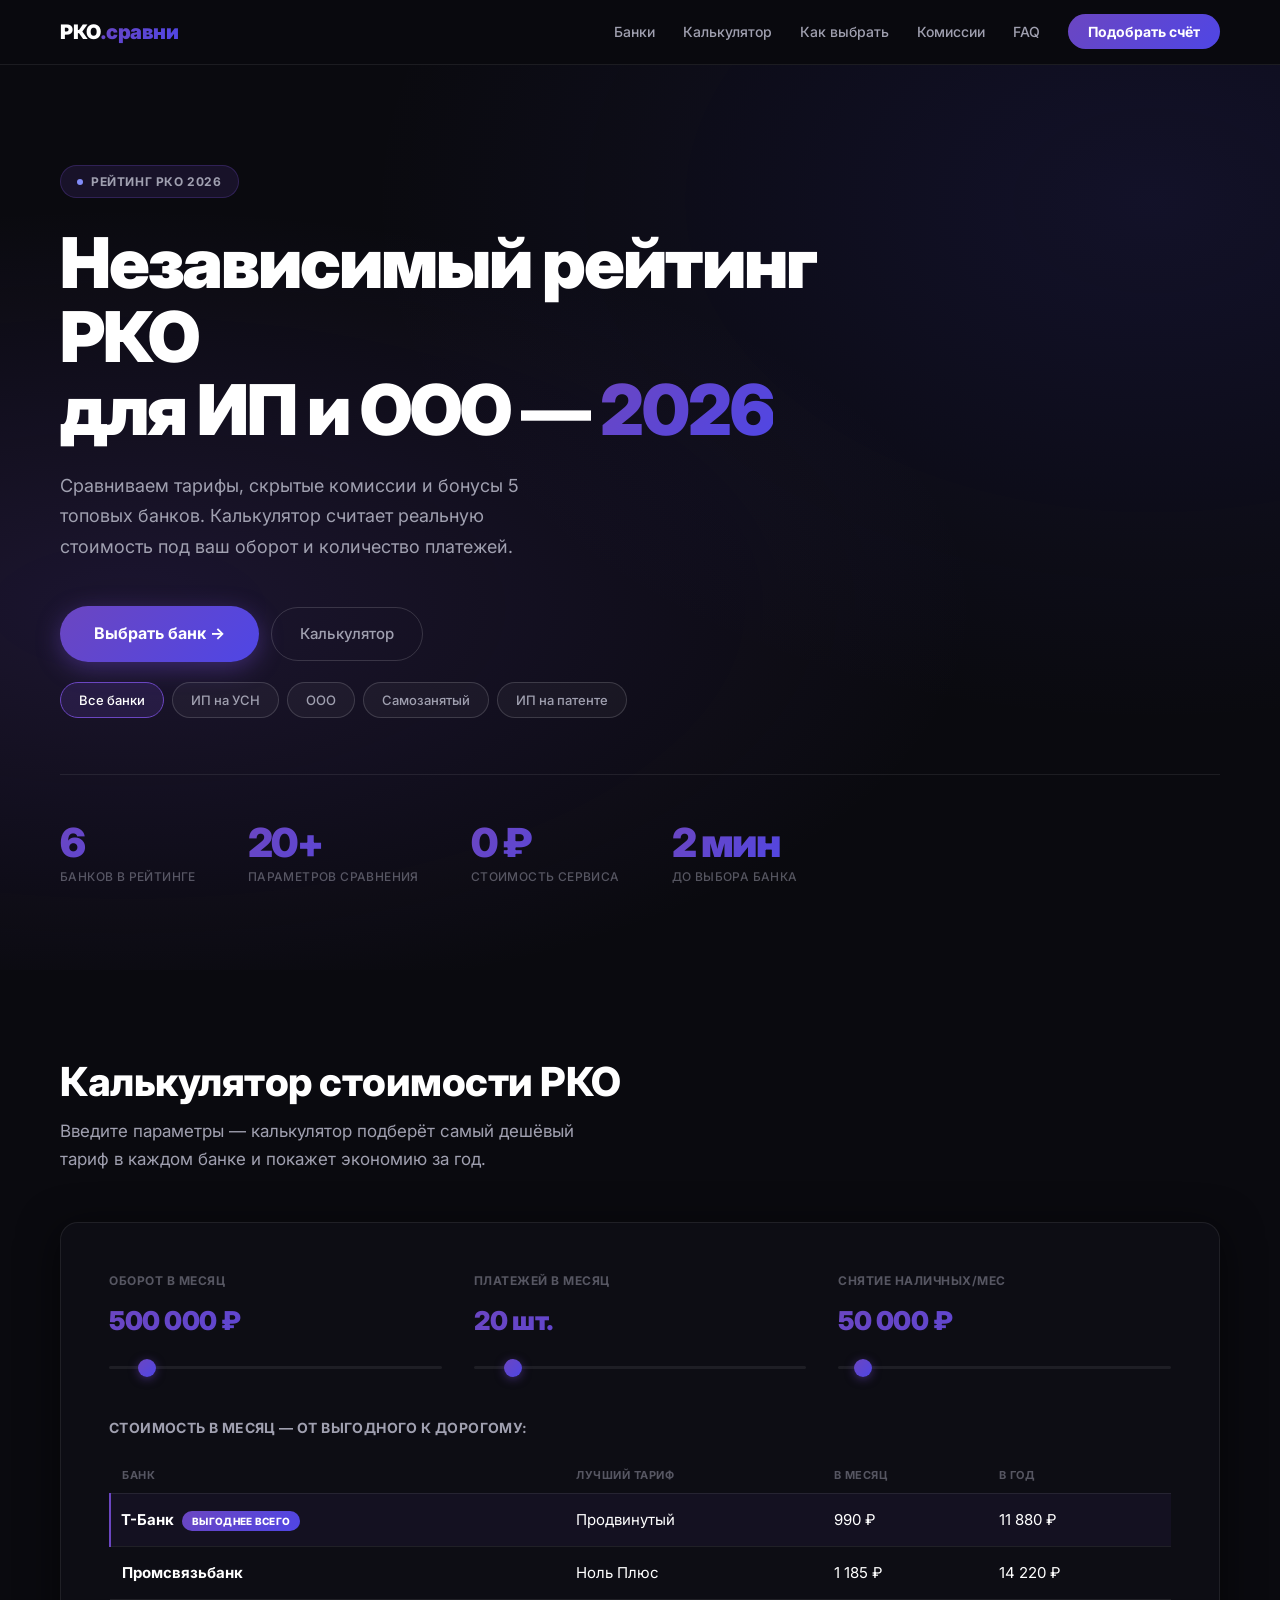
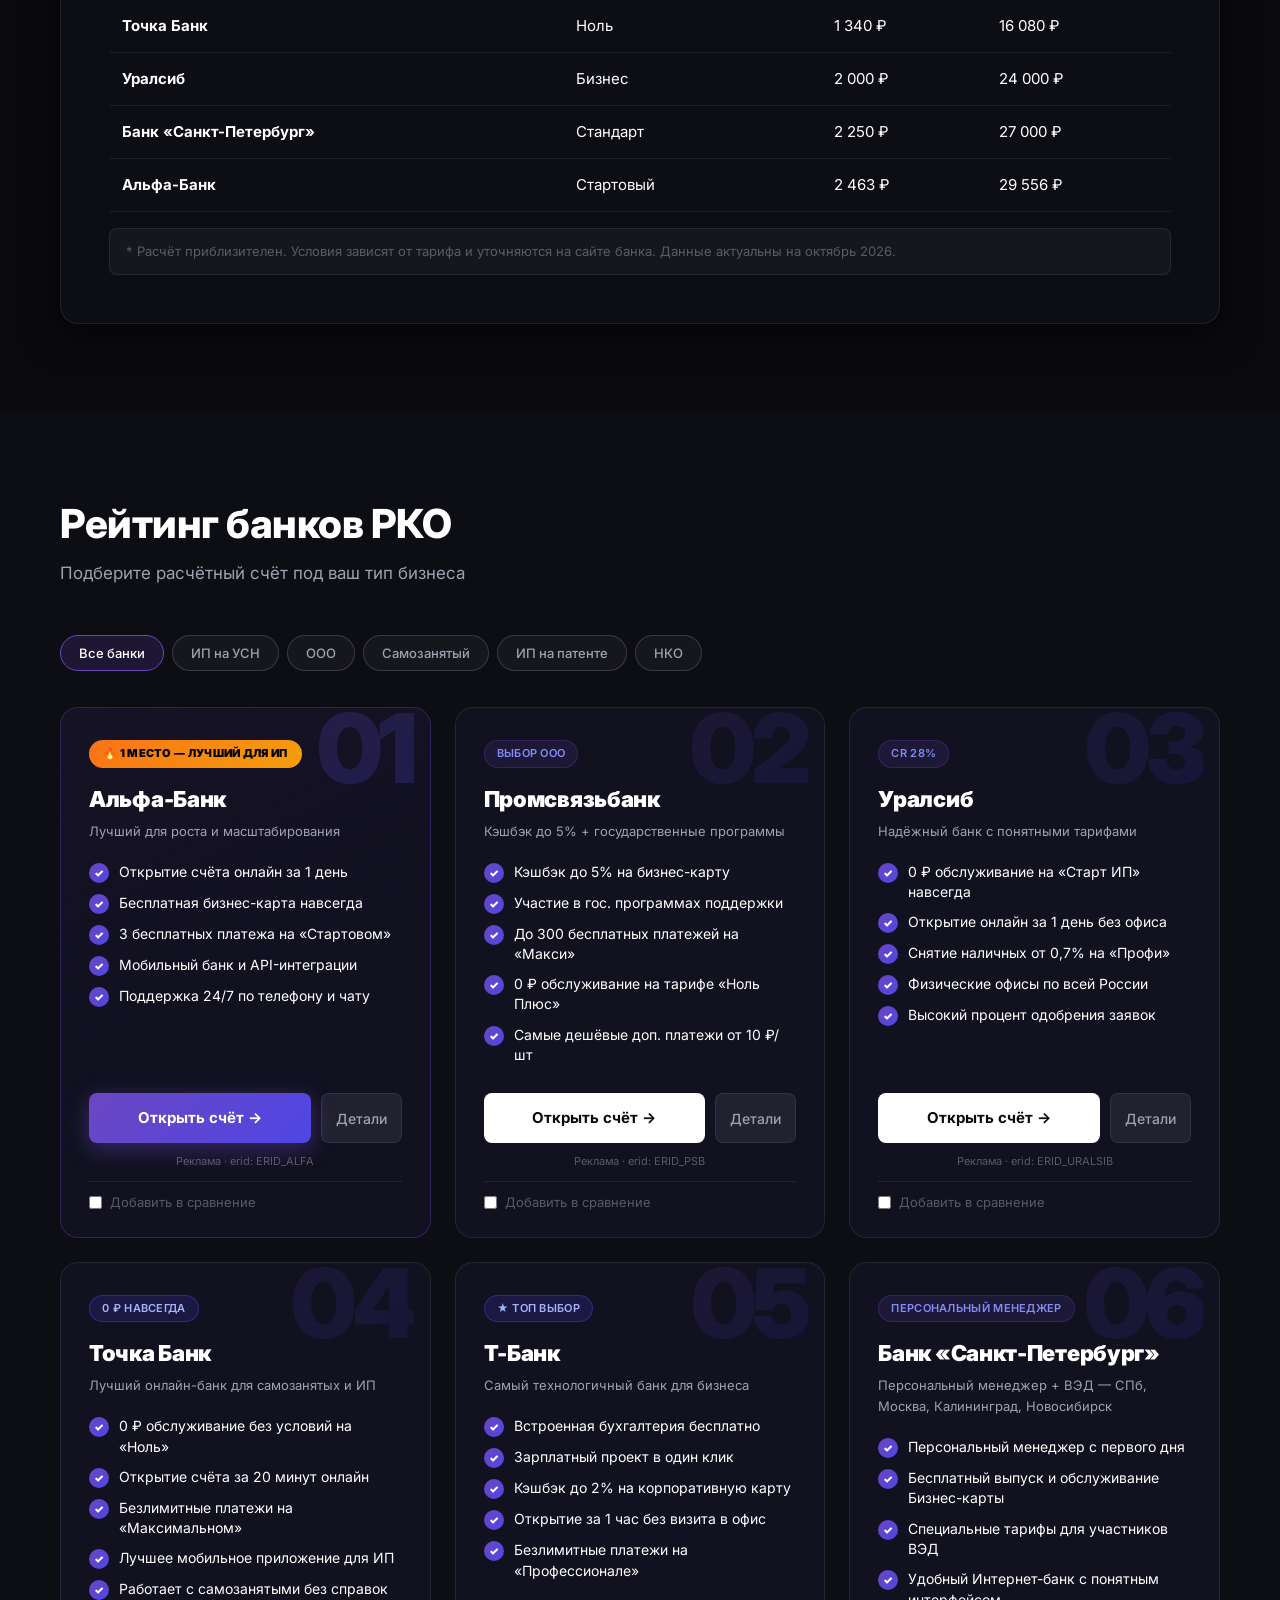
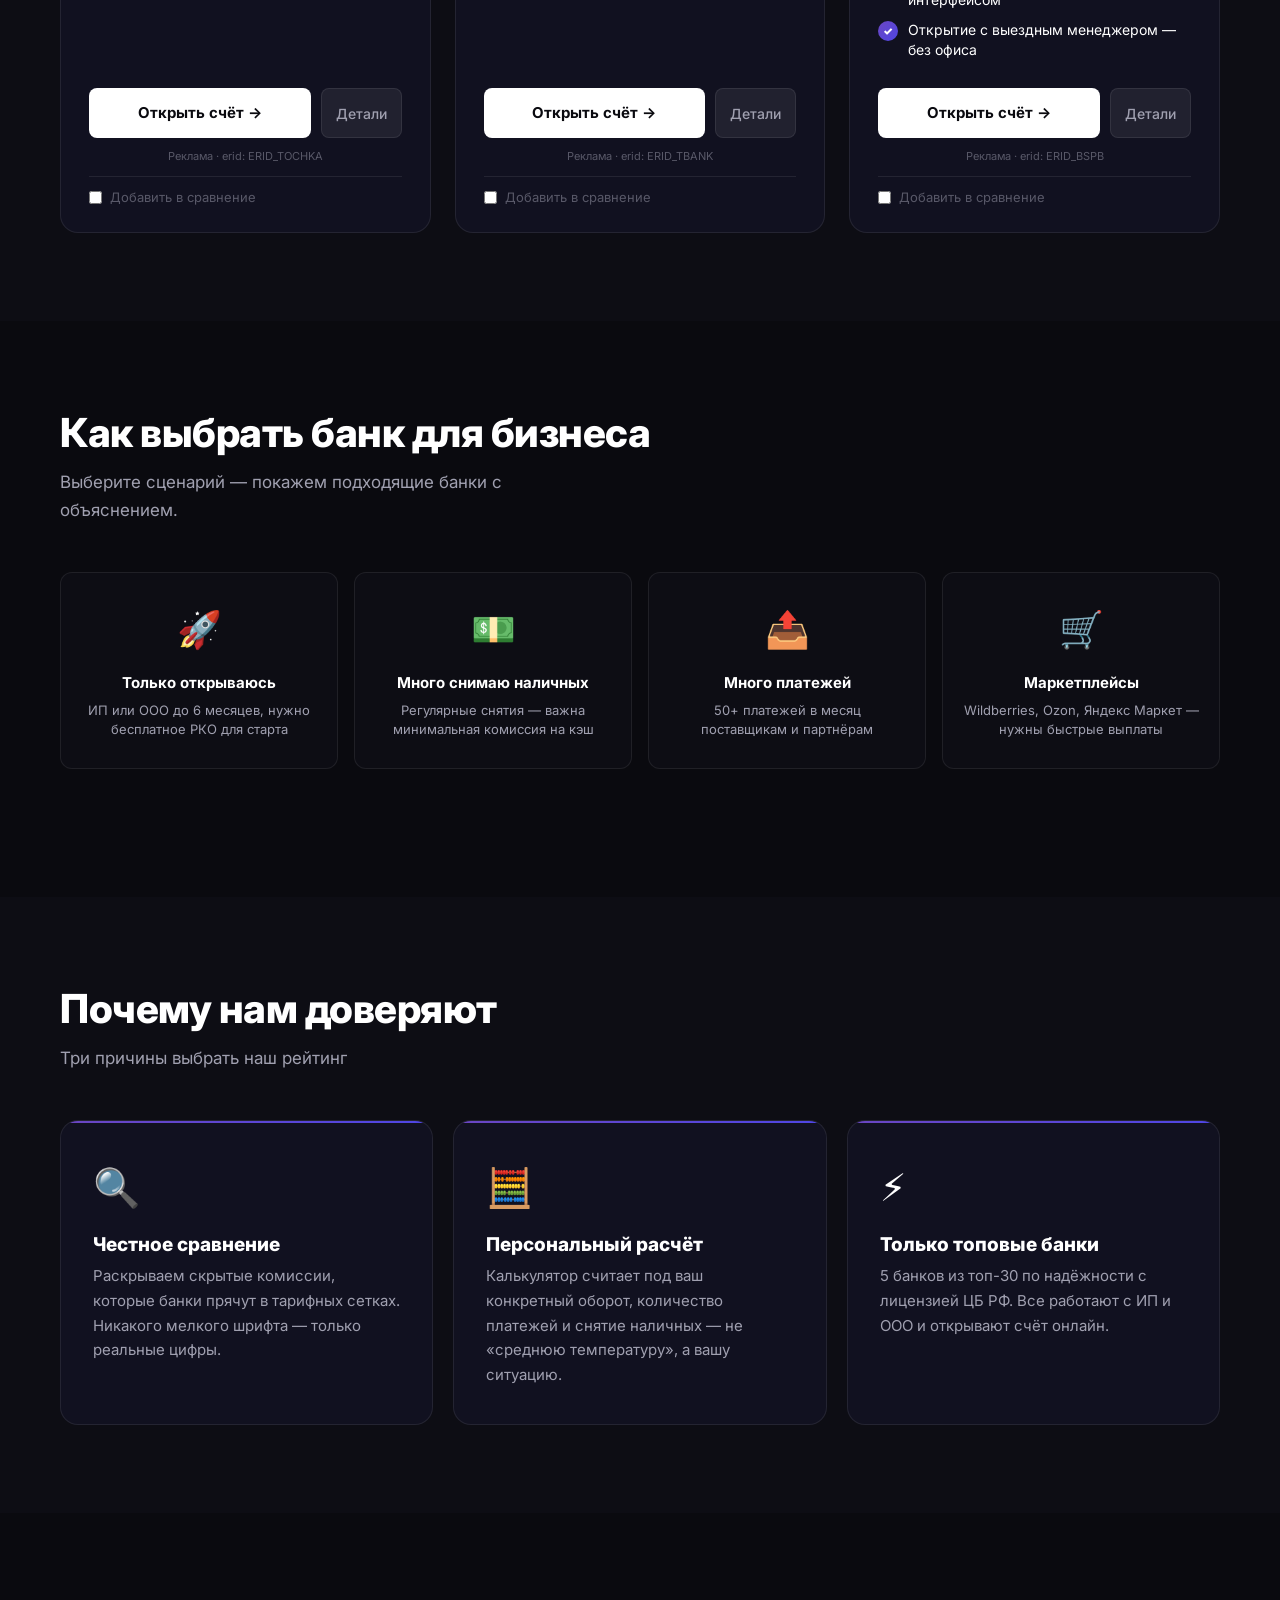
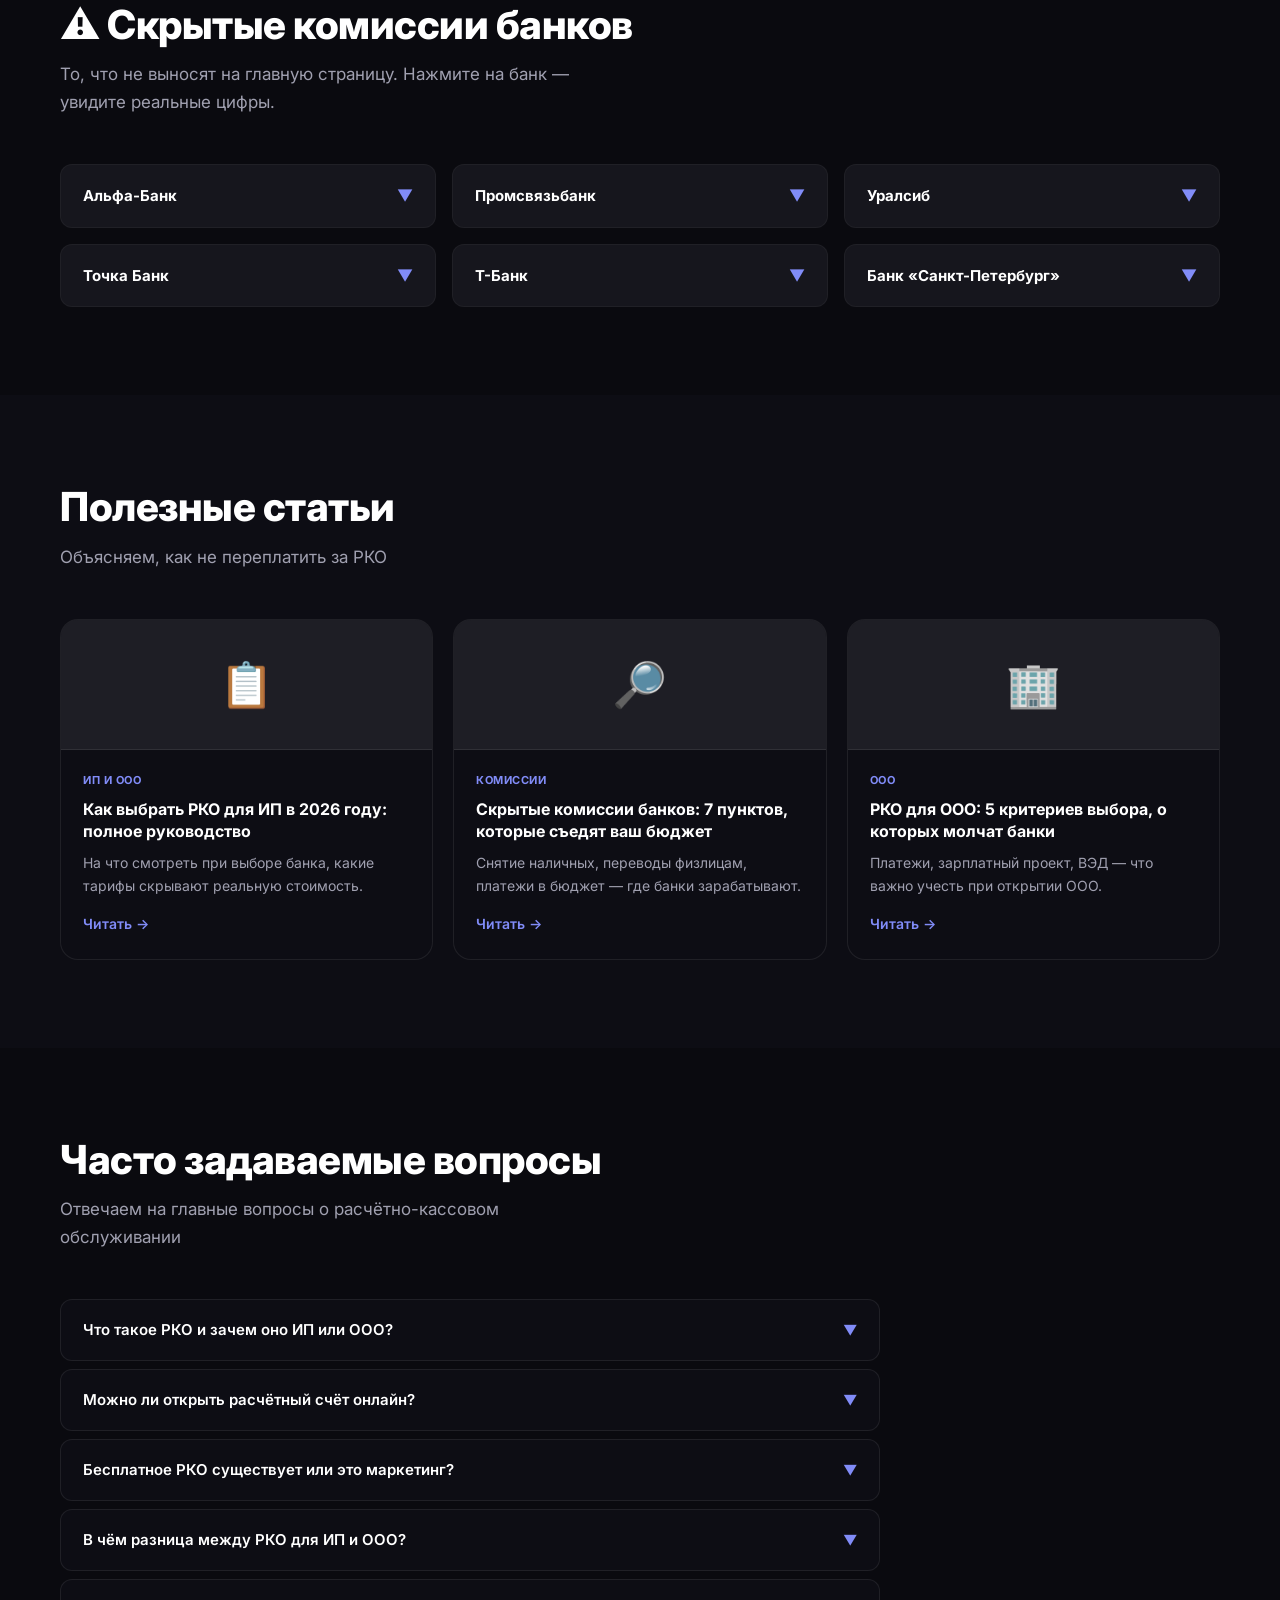
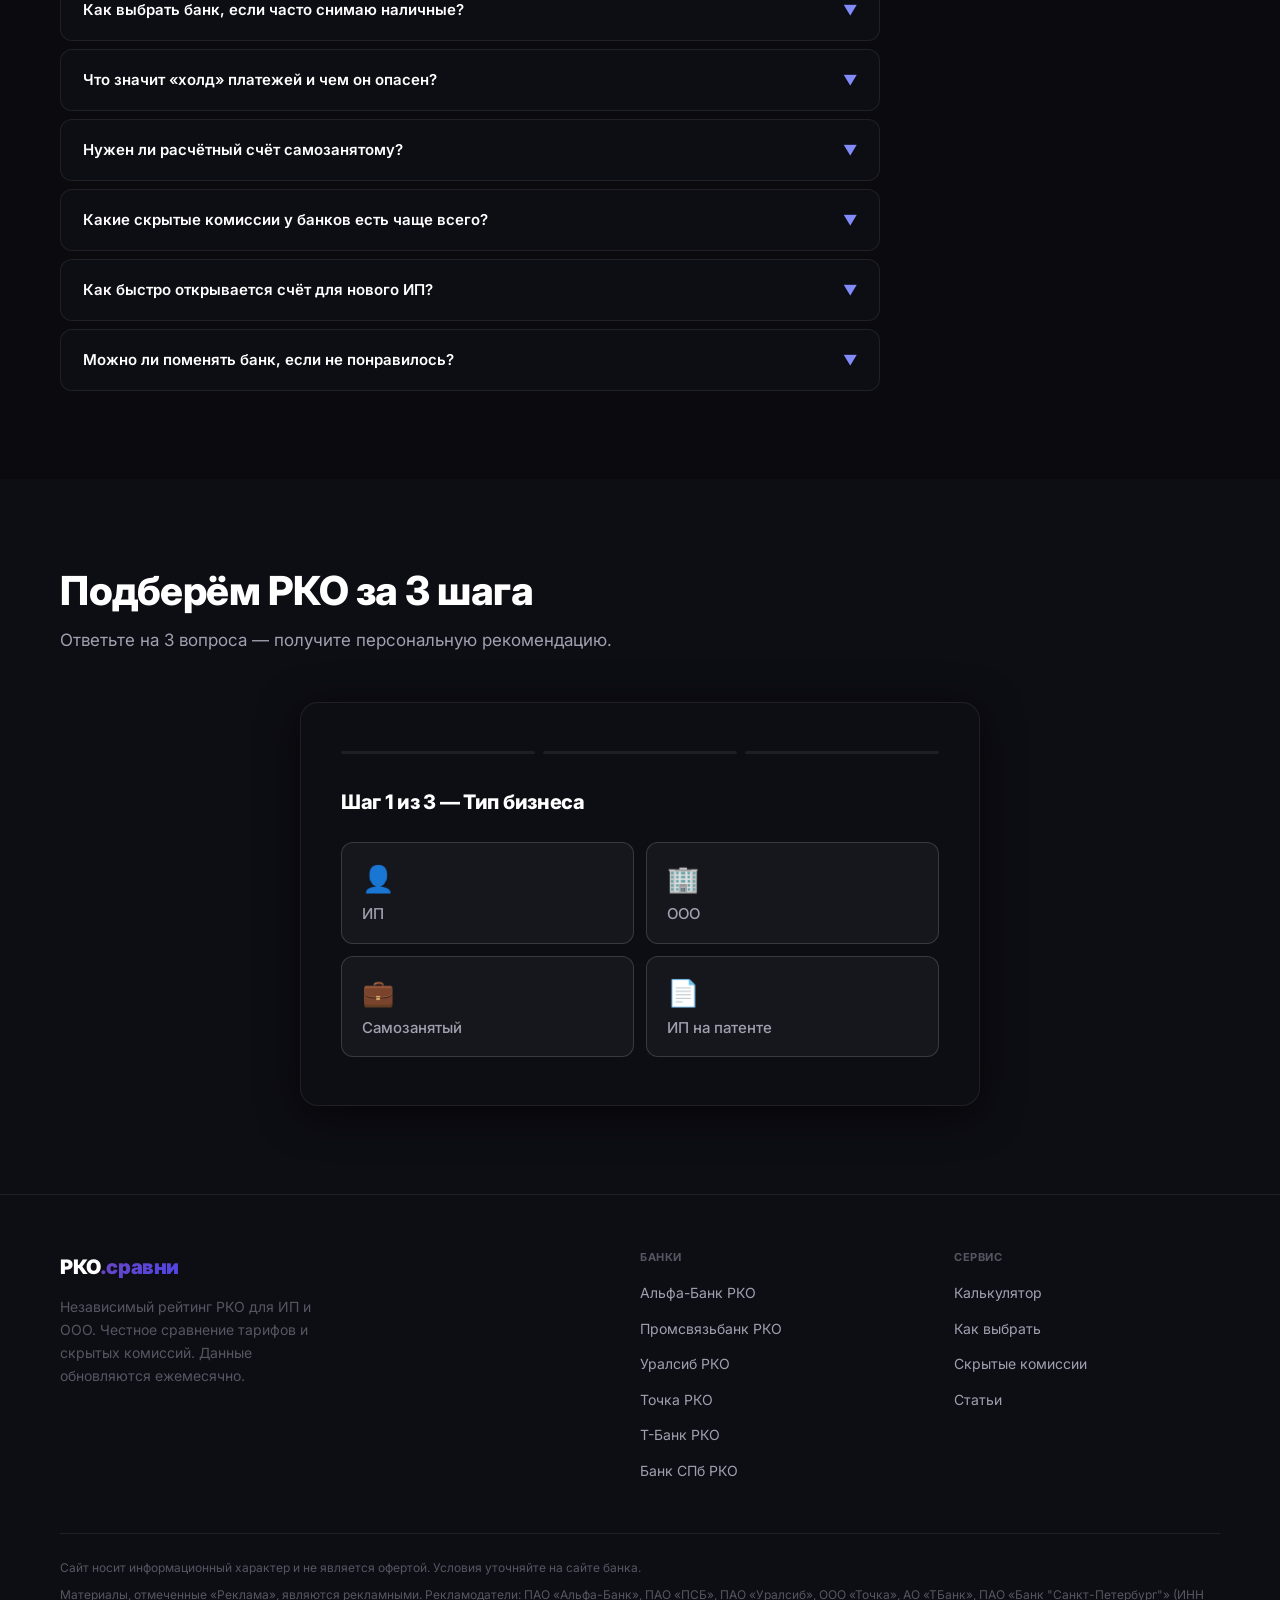
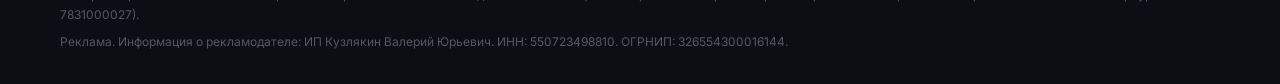
==== commit a12161e5: "Rename Точка → Точка Банк in RKO card display name Co-Authored-By: Claude Sonnet 4.6 <noreply@anthro" ====
--- a/rko/index.html
+++ b/rko/index.html
@@ -735,7 +735,7 @@
   },
   // ⚠️ Яндекс Директ: По согласованию — запросить разрешение RKO Group перед запуском рекламы
   tochka: {
-    id:'tochka', name:'Точка',
+    id:'tochka', name:'Точка Банк',
     tagline:'Лучший онлайн-банк для самозанятых и ИП',
     badge:'0 ₽ навсегда', badgeAccent:true,
     types:['ip','self','patent'],
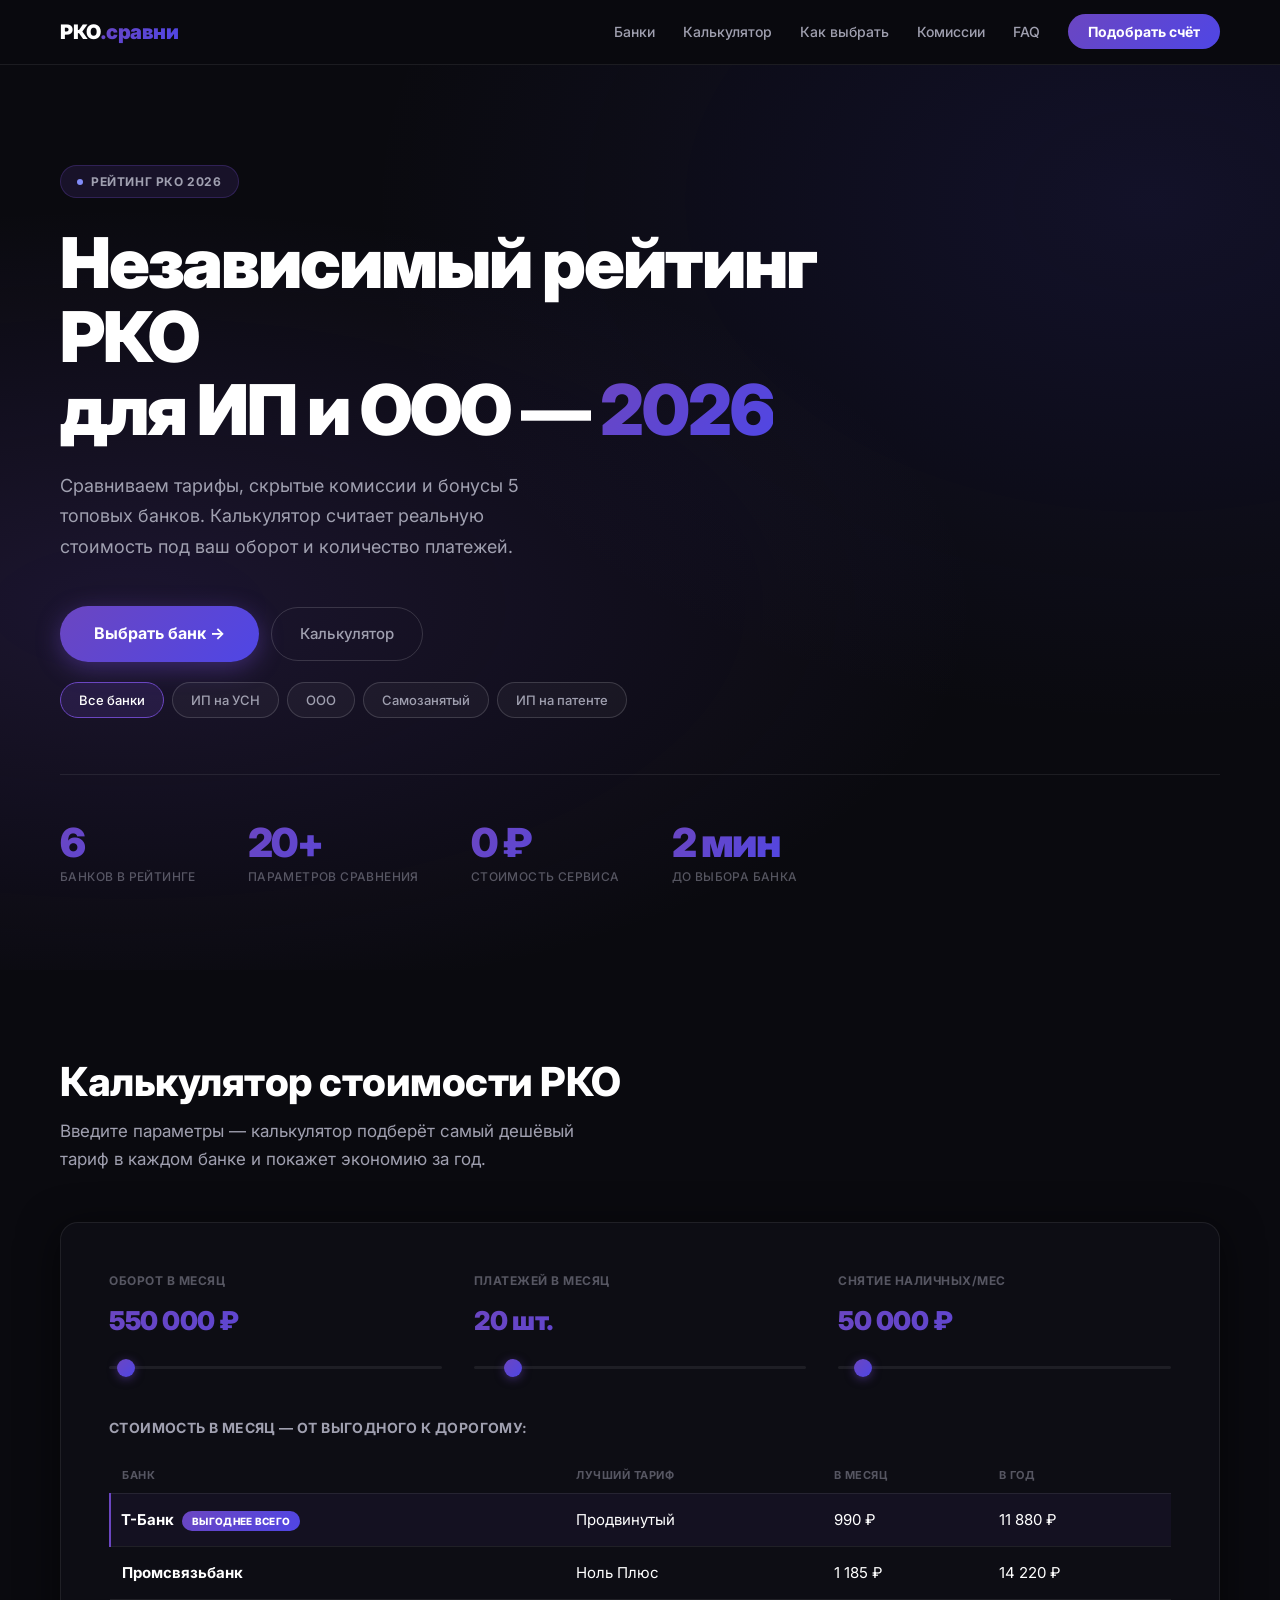
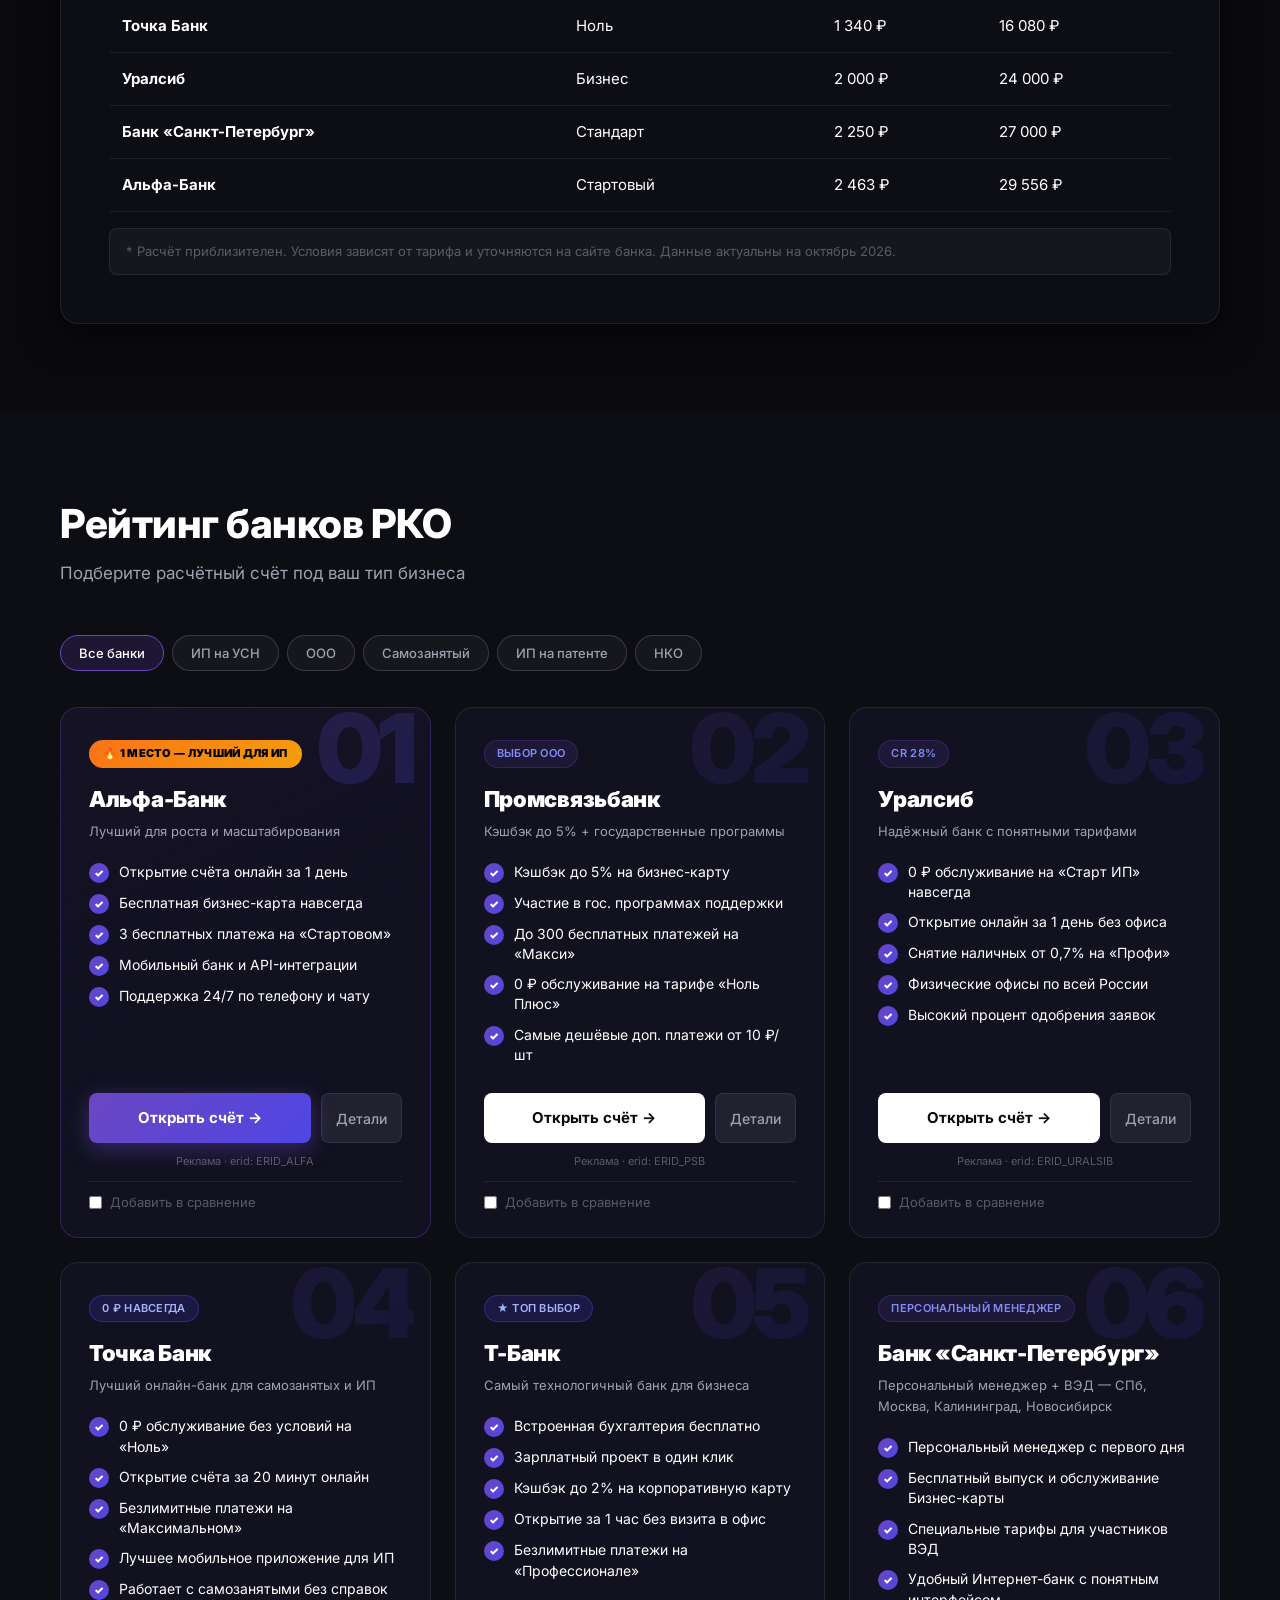
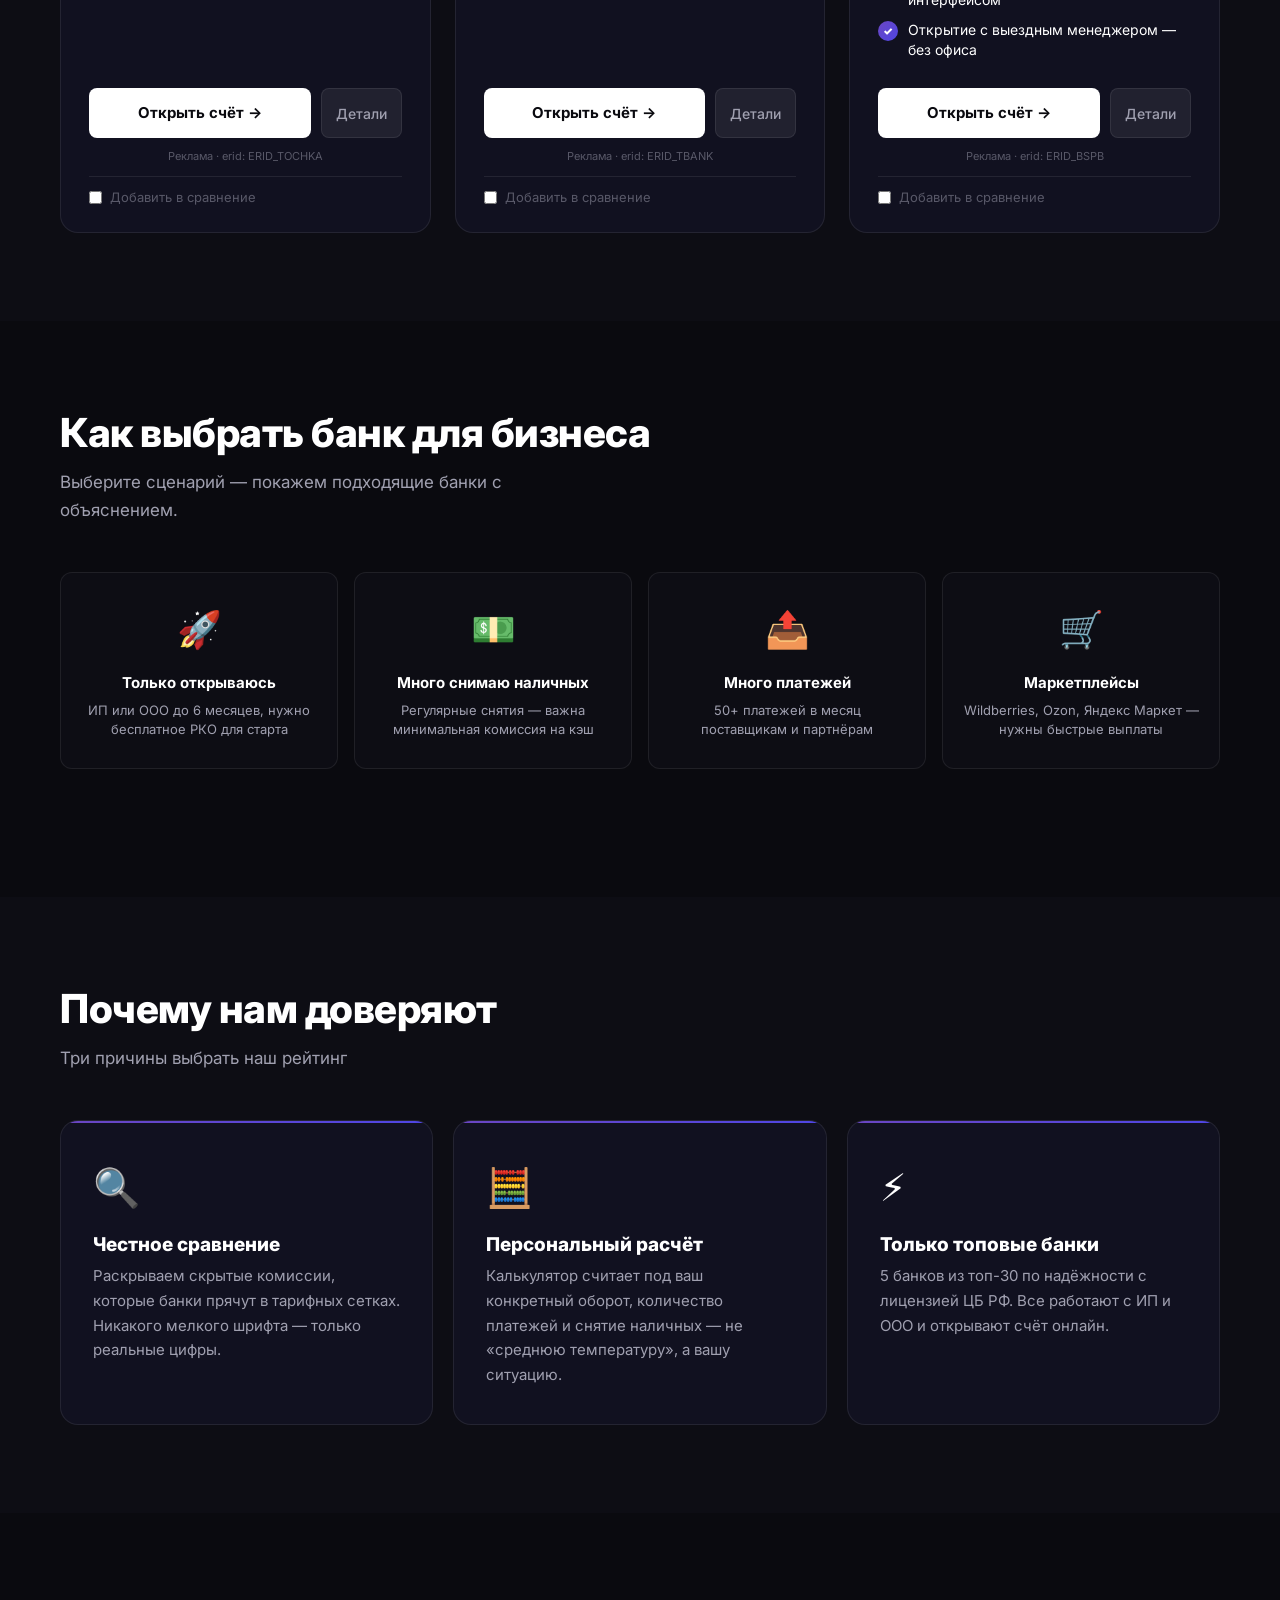
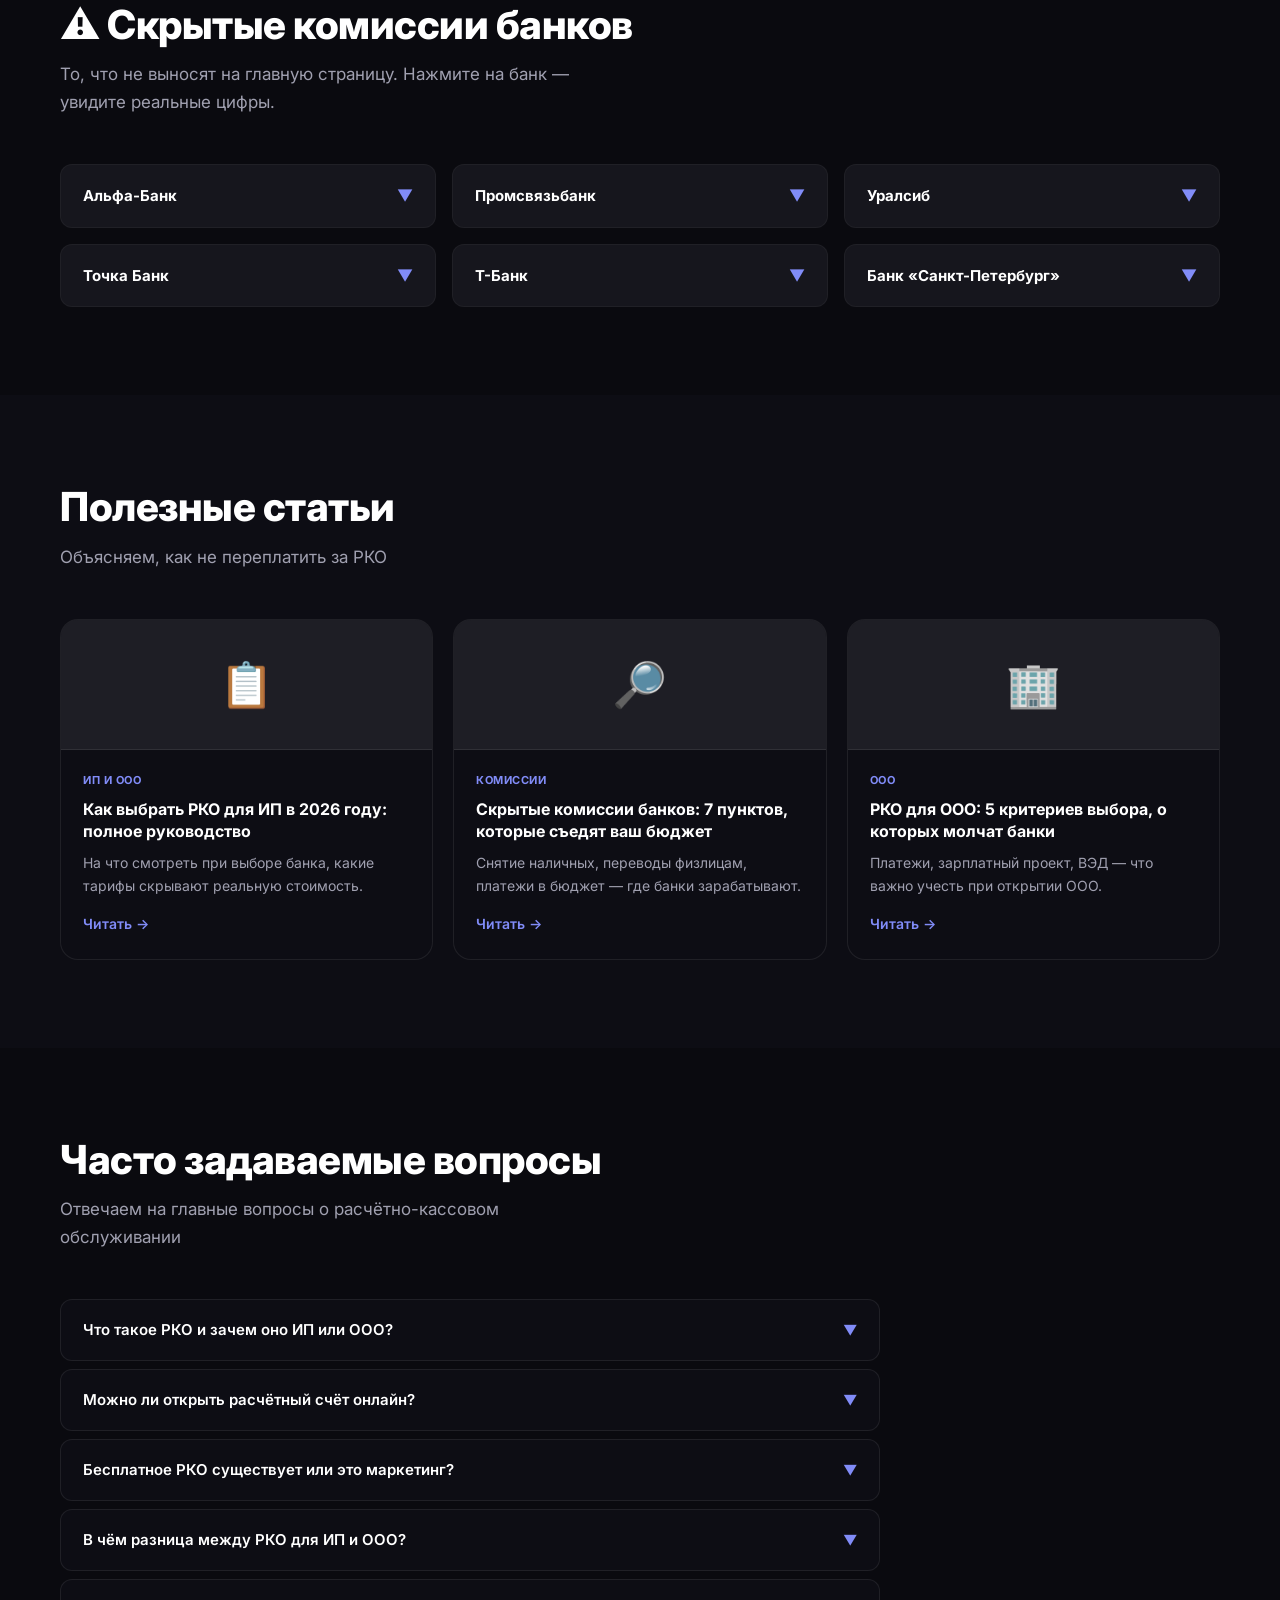
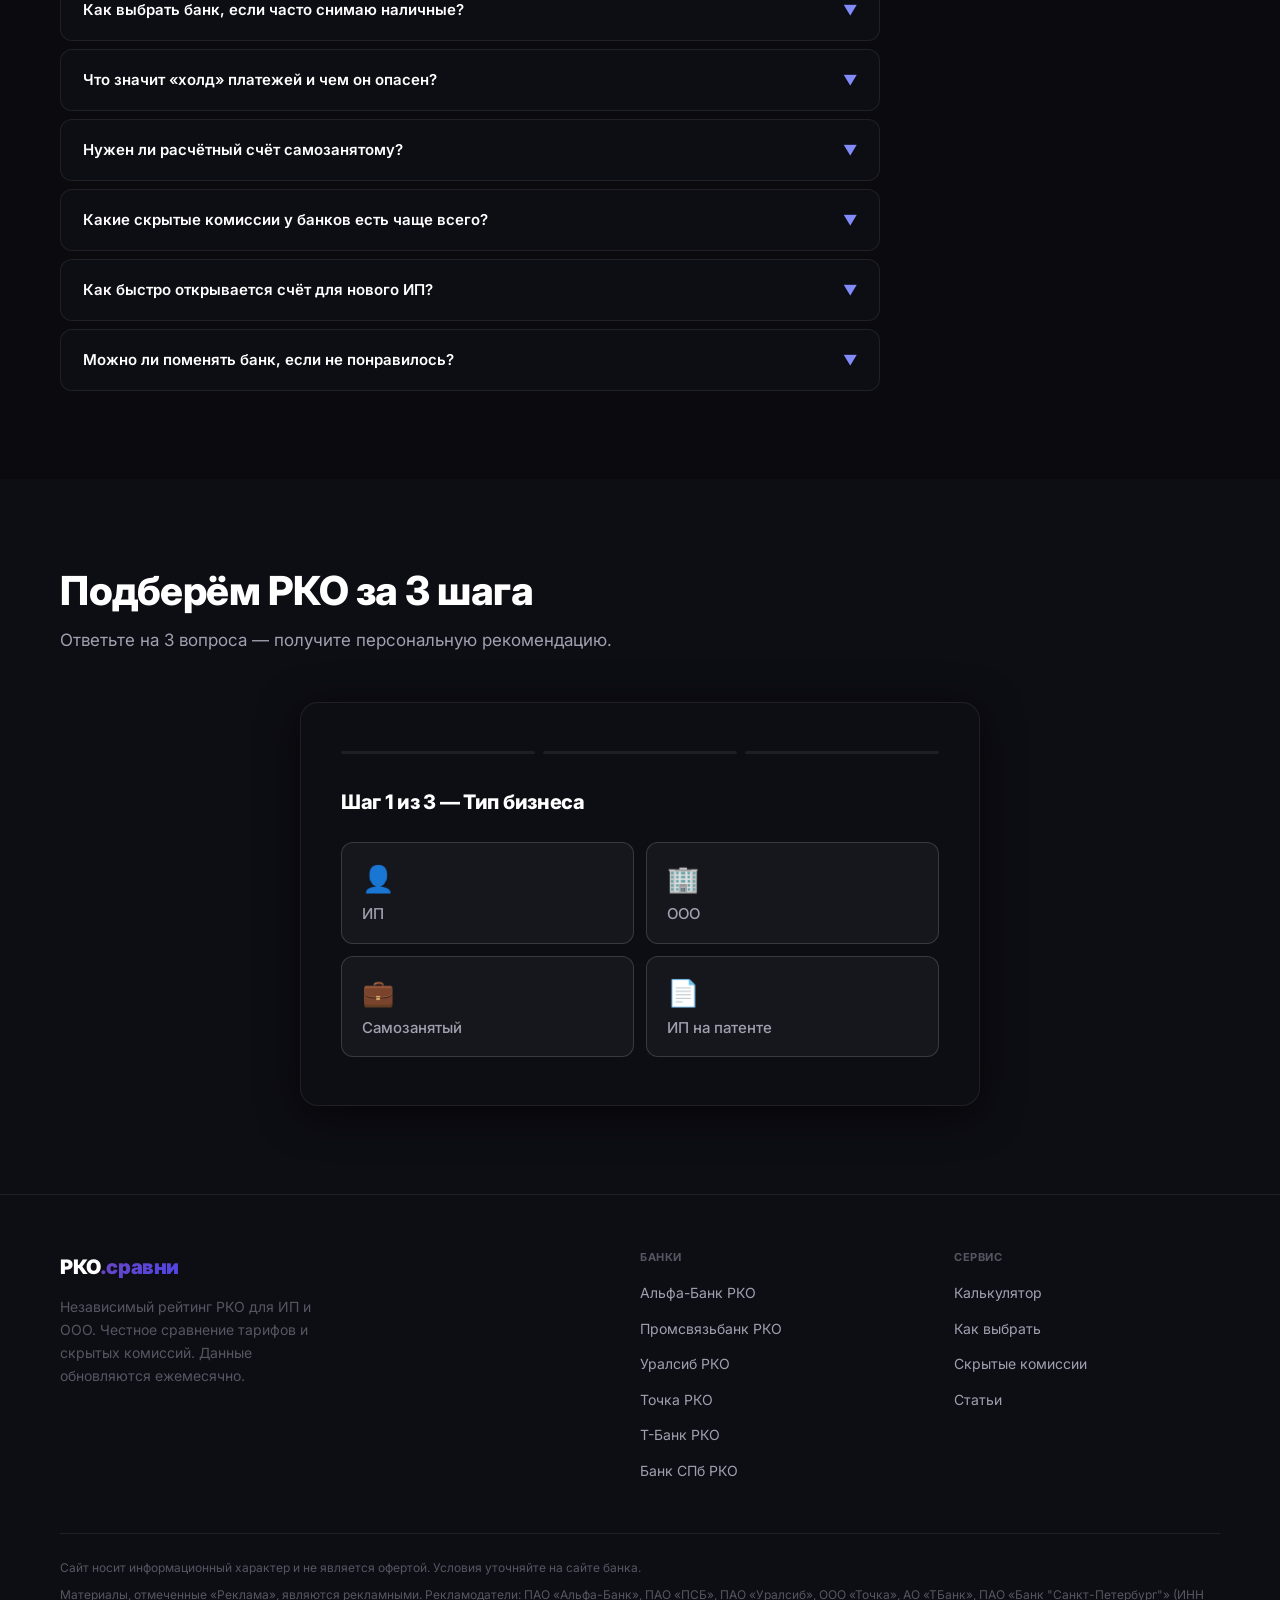
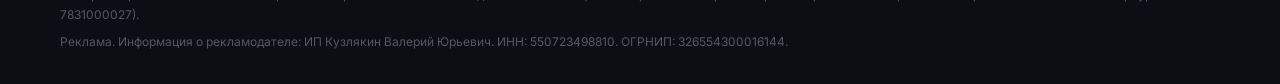
==== commit dd1a341d: "Expand RKO turnover slider to 20M: max 5M→20M, step 50k→100k Co-Authored-By: Claude Sonnet 4.6 <nore" ====
--- a/rko/index.html
+++ b/rko/index.html
@@ -357,7 +357,7 @@
         <div class="calc__field">
           <label>Оборот в месяц</label>
           <div class="calc__val" id="dOborot">500 000 ₽</div>
-          <input type="range" id="sOborot" min="50000" max="5000000" step="50000" value="500000" oninput="calcUpdate()">
+          <input type="range" id="sOborot" min="50000" max="20000000" step="100000" value="500000" oninput="calcUpdate()">
         </div>
         <div class="calc__field">
           <label>Платежей в месяц</label>
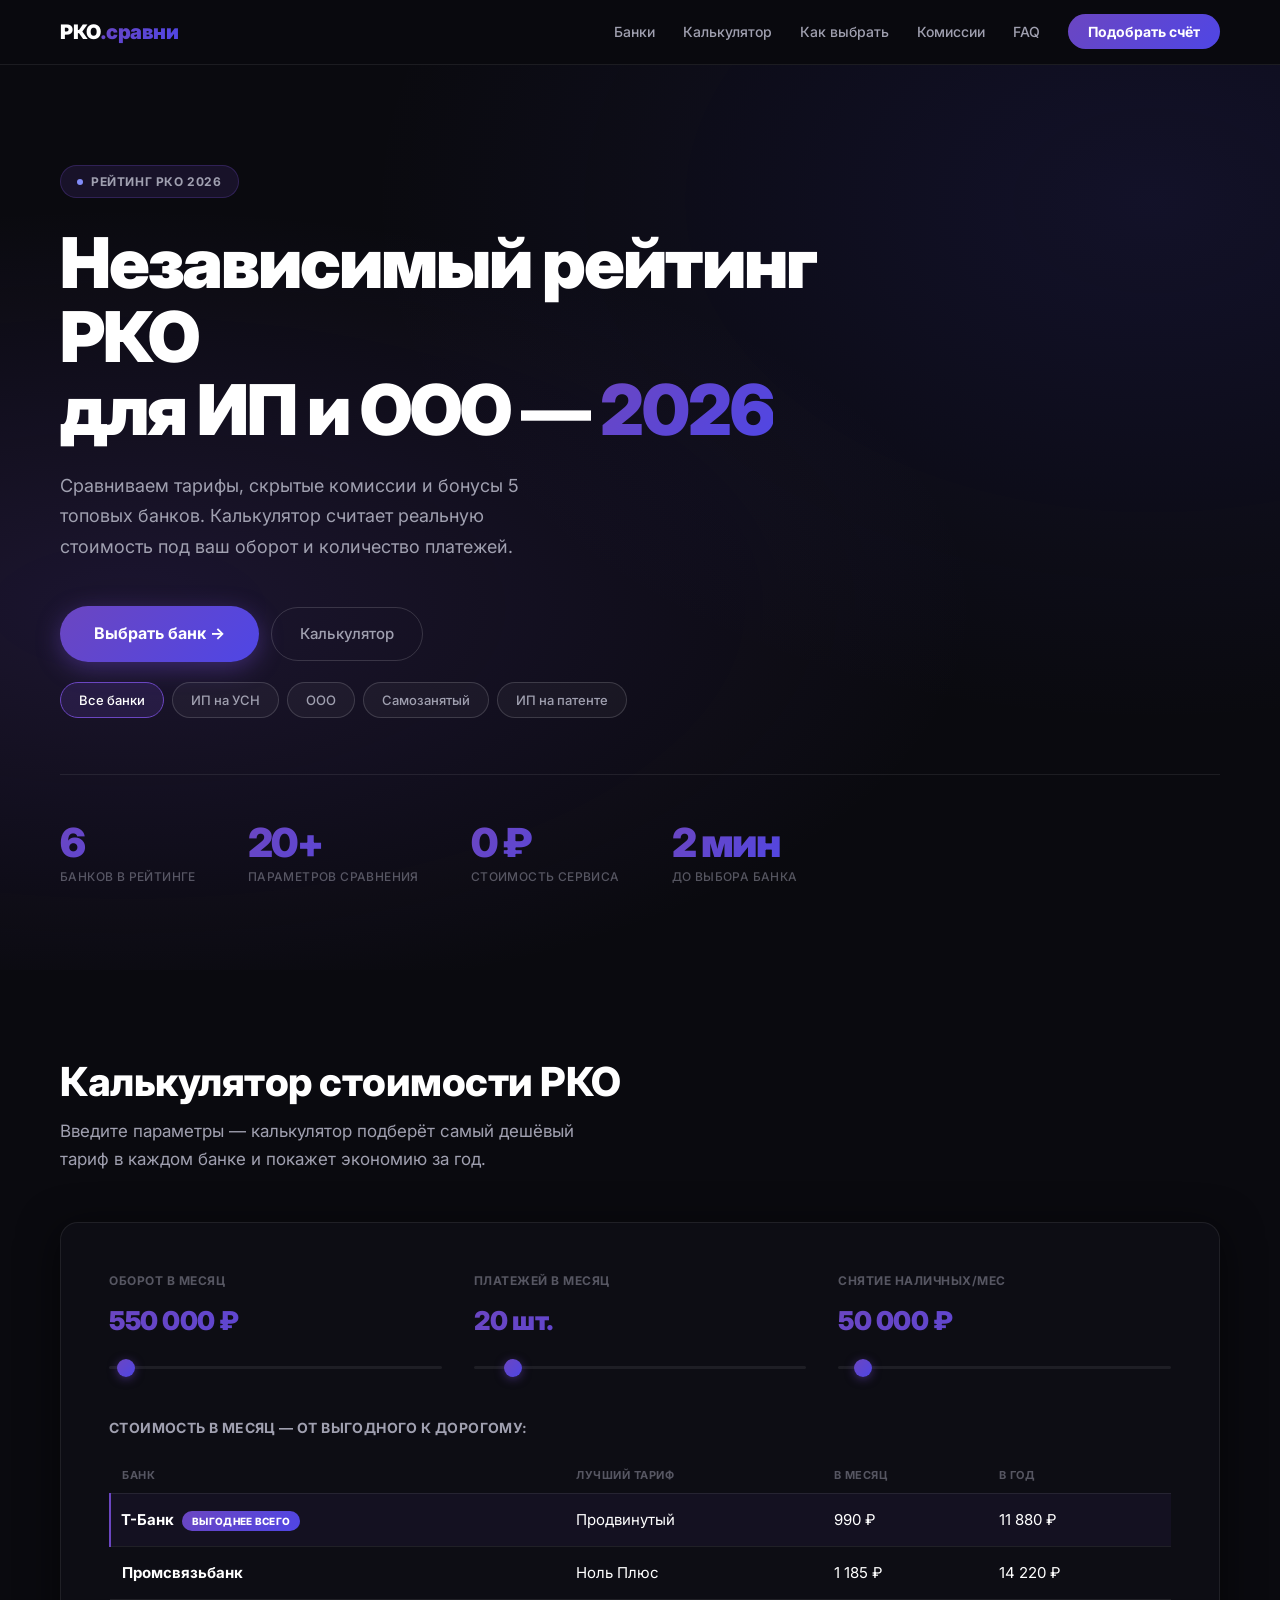
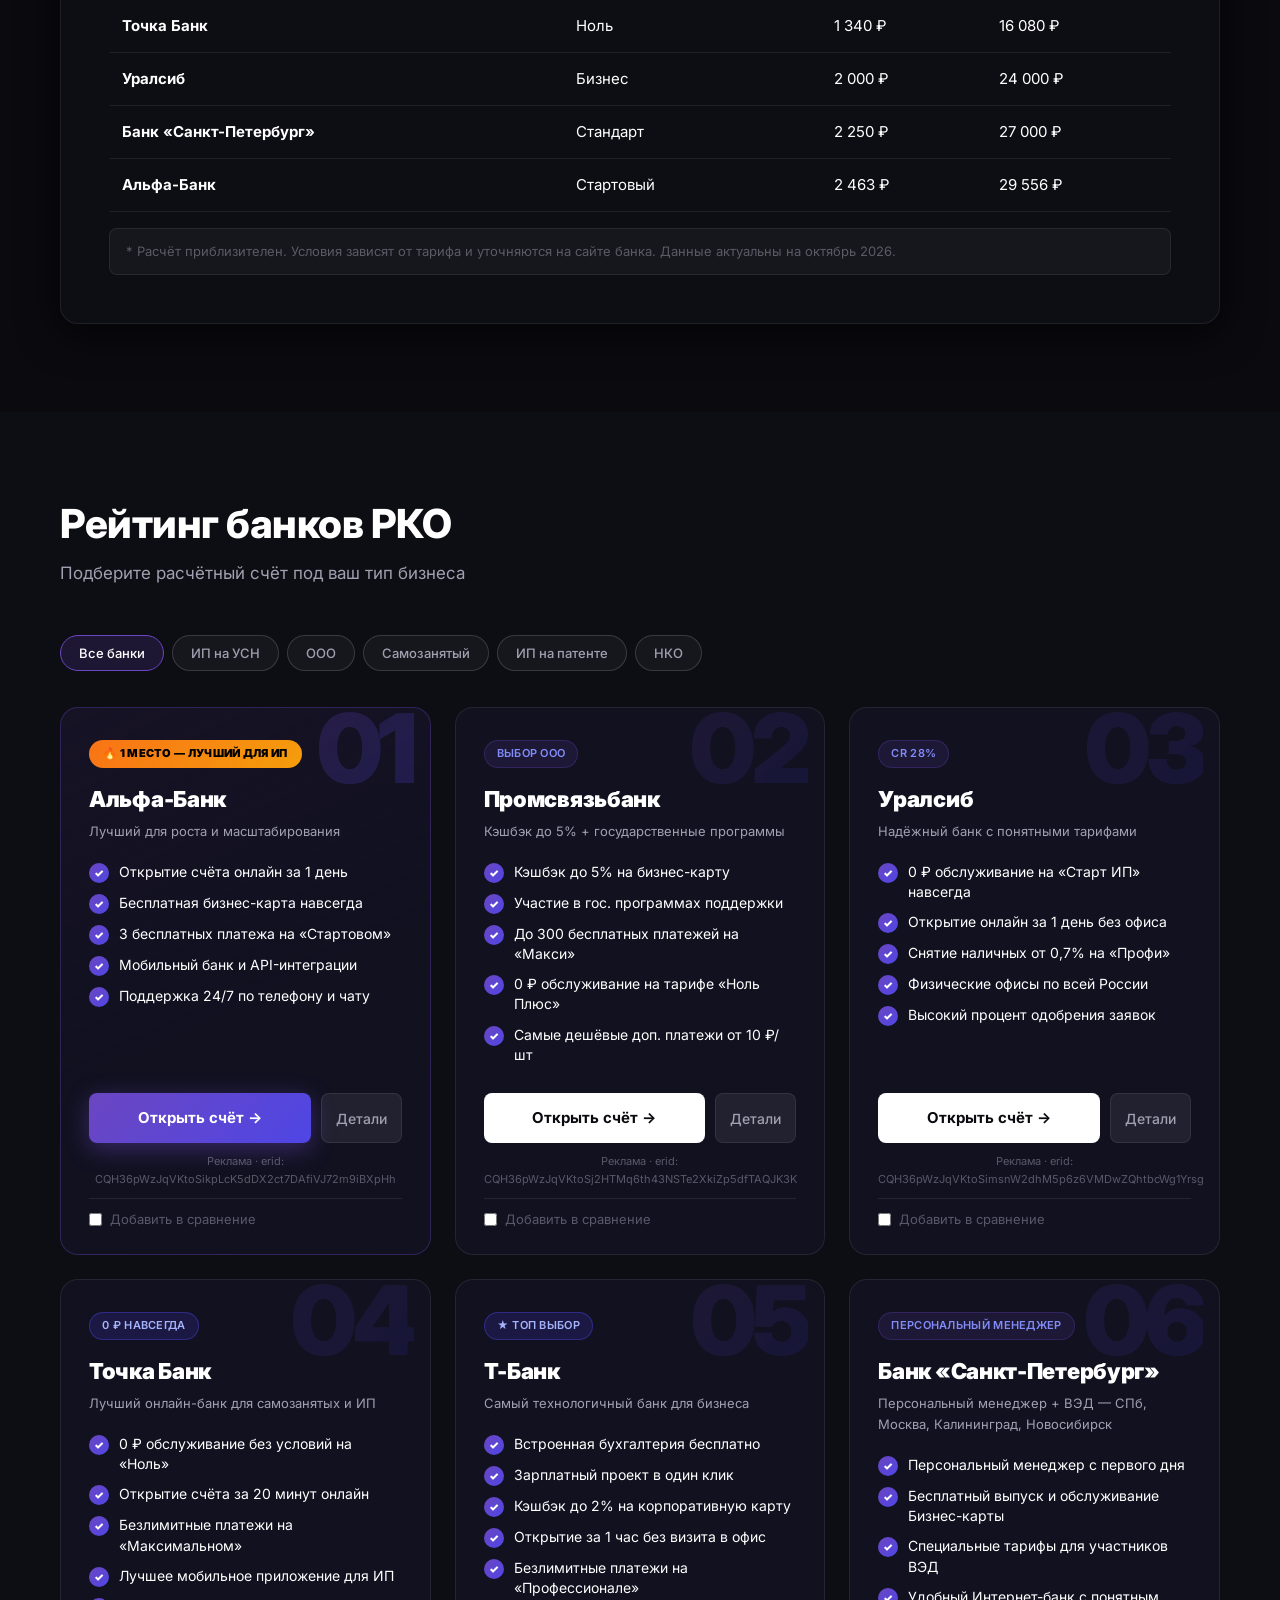
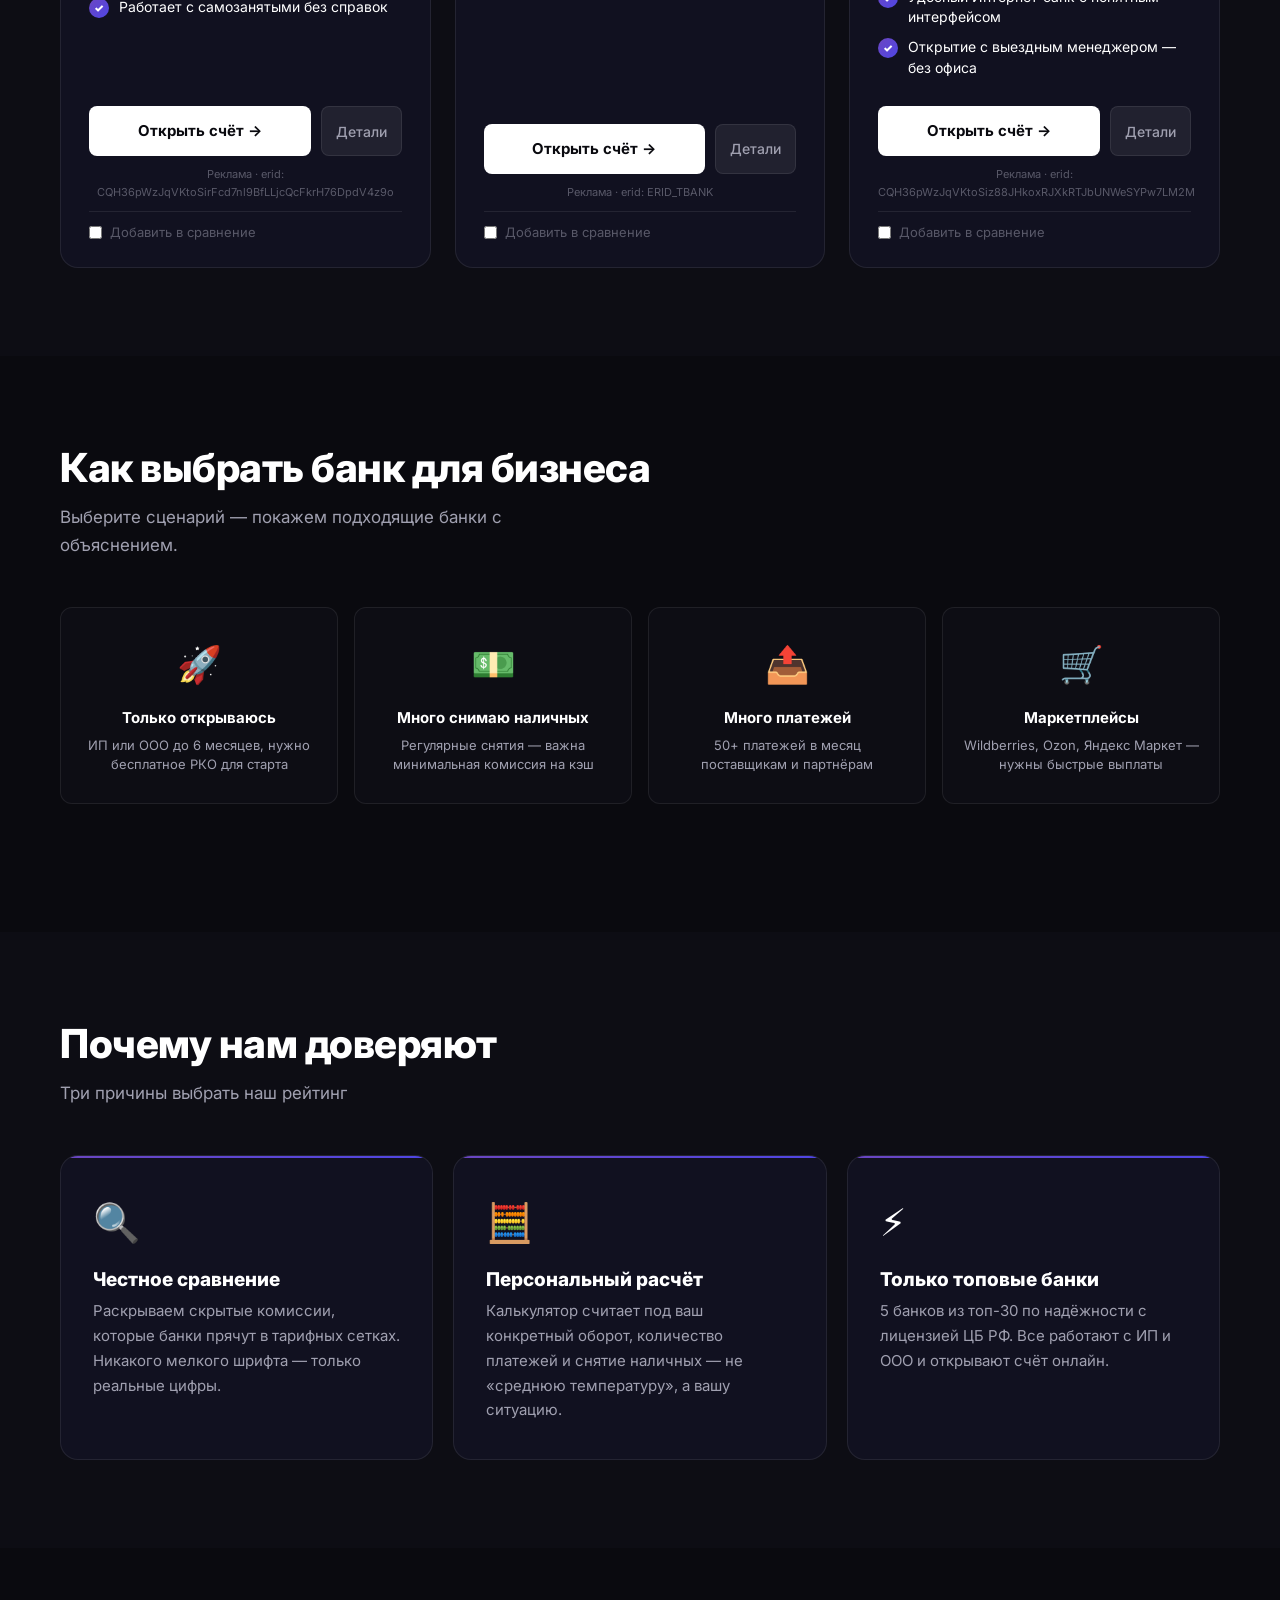
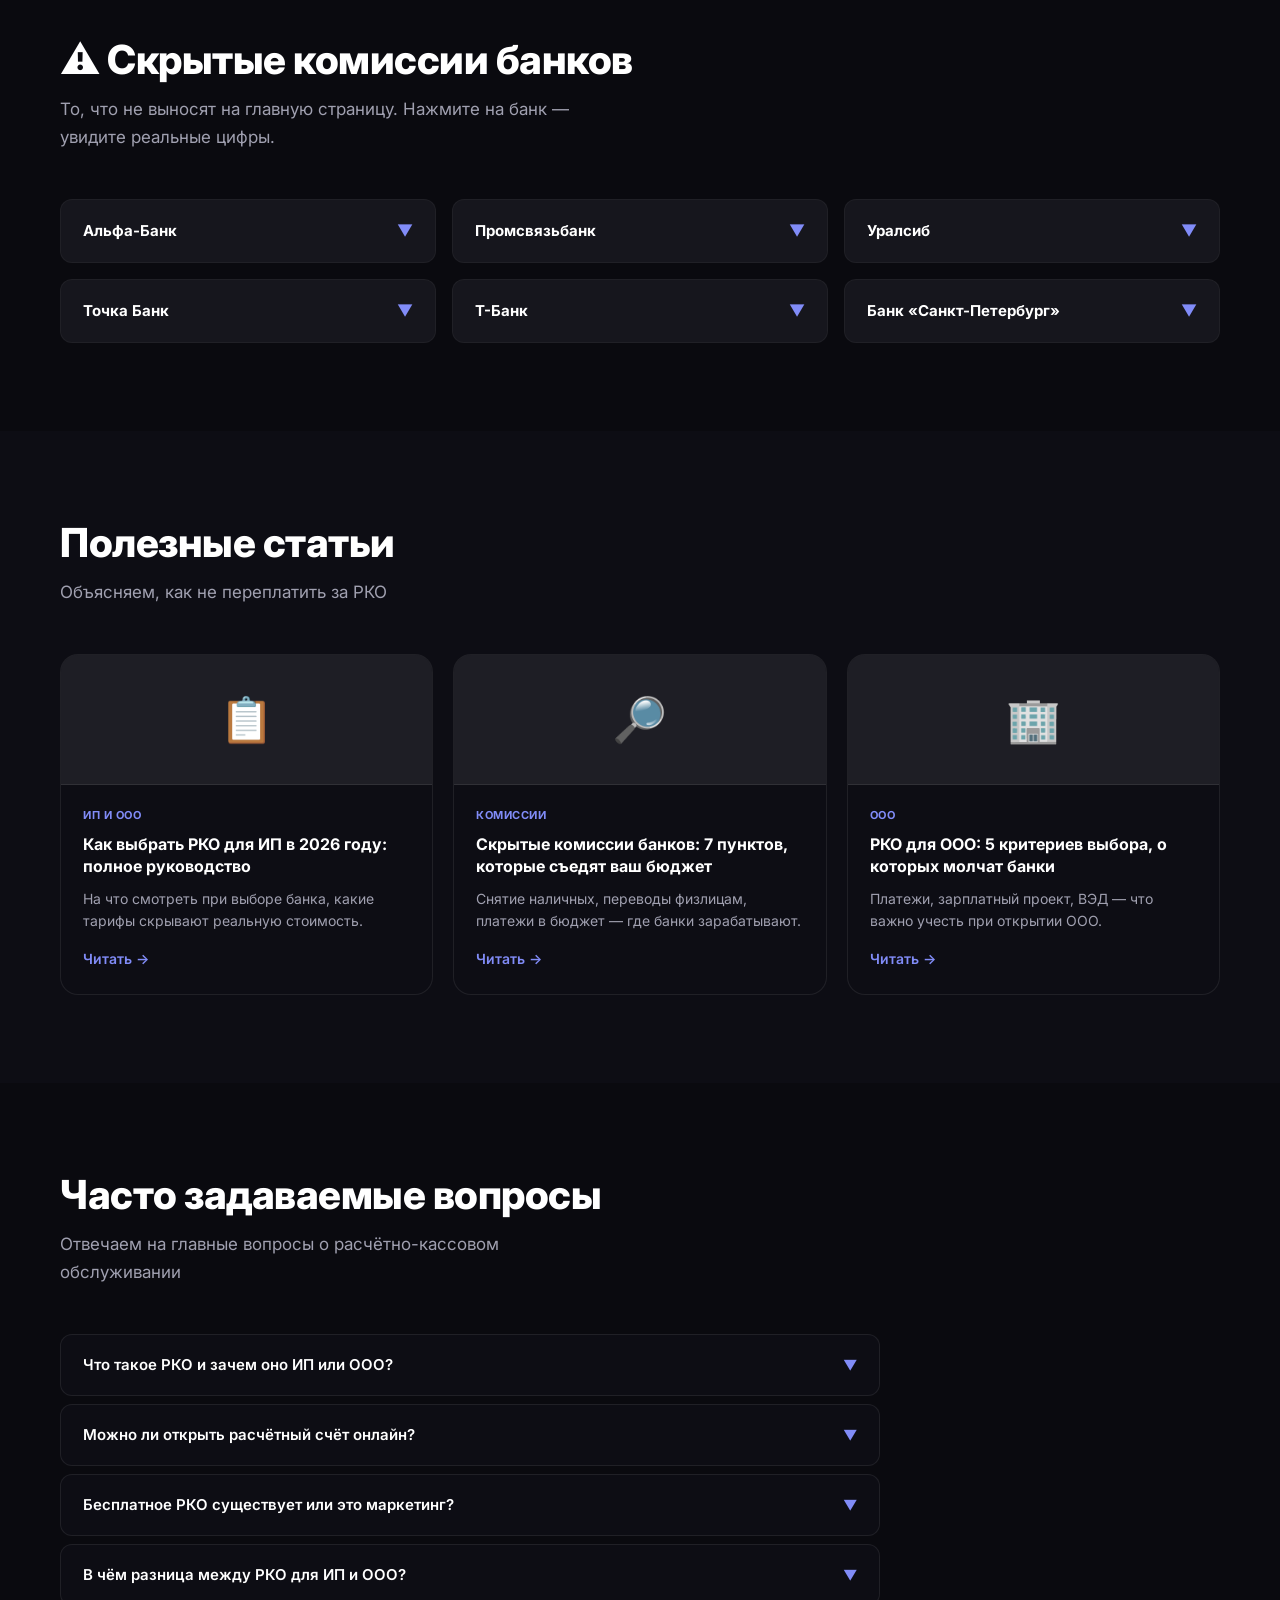
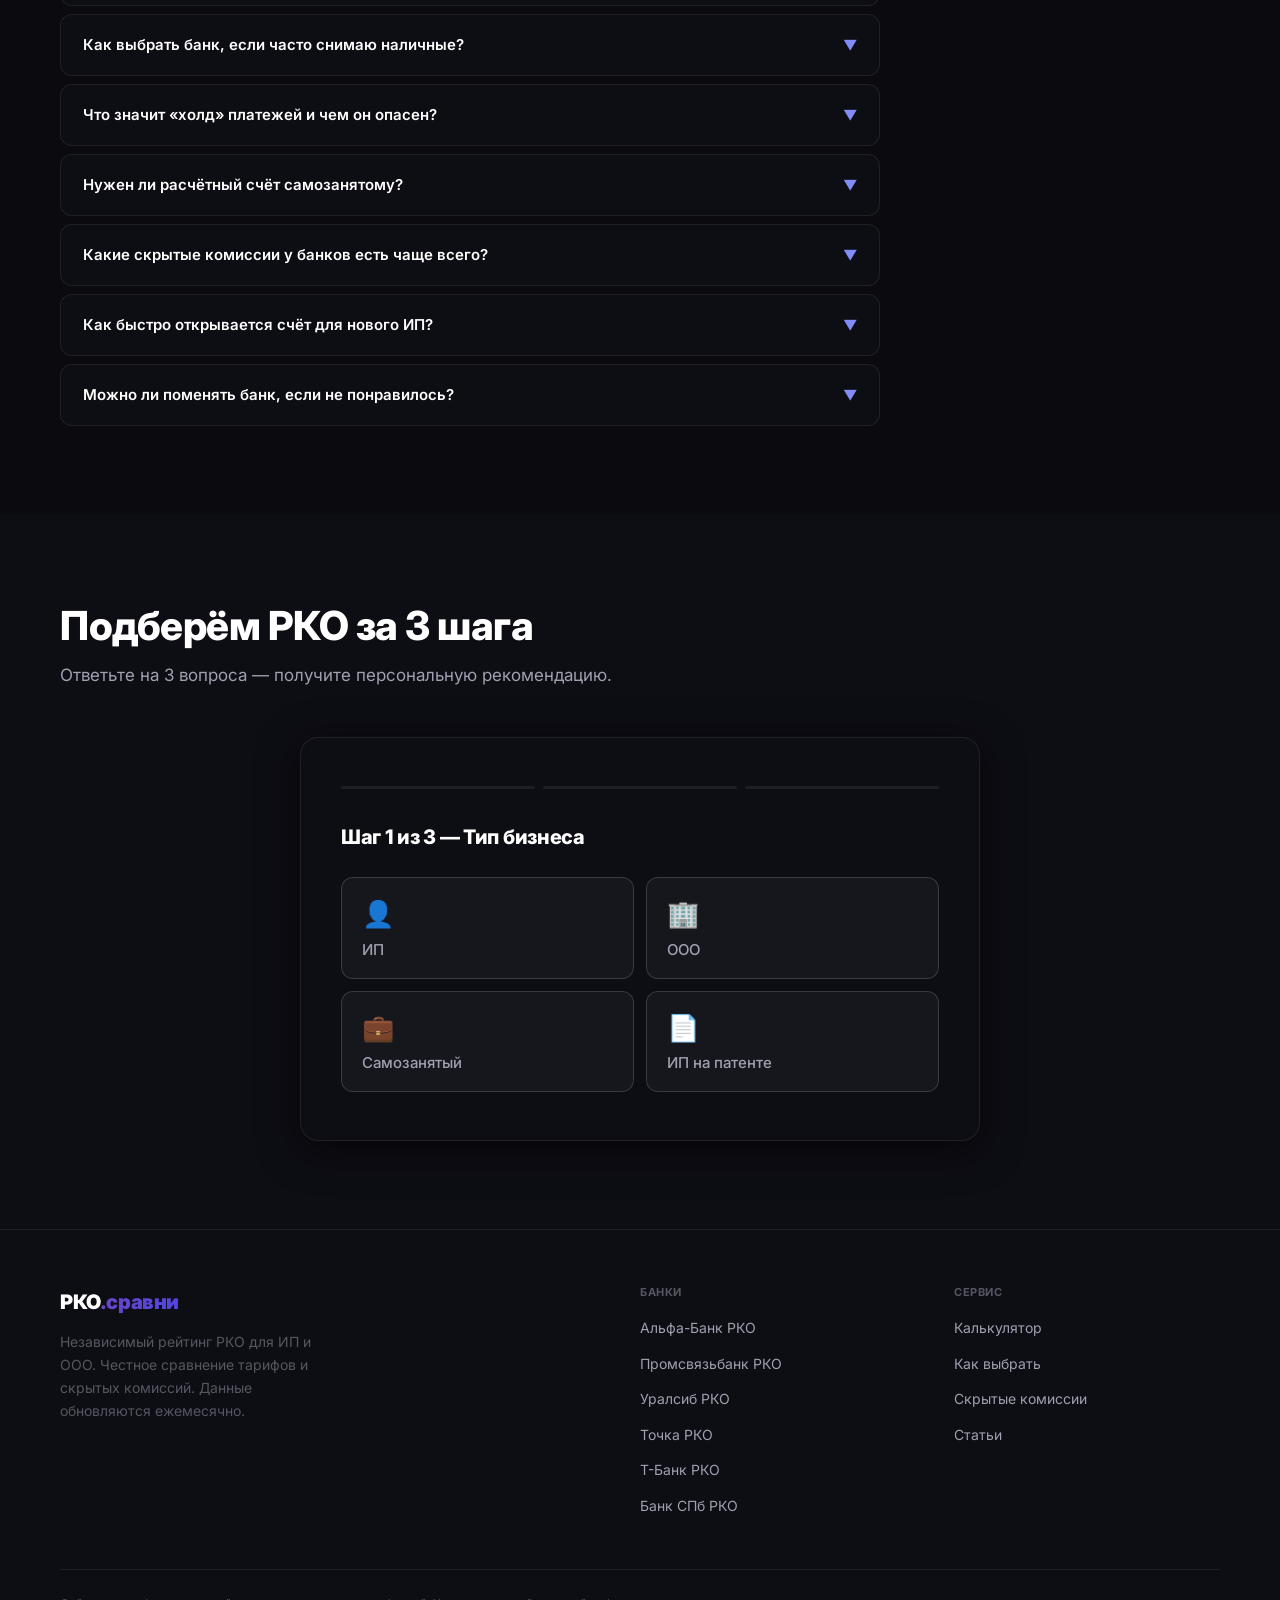
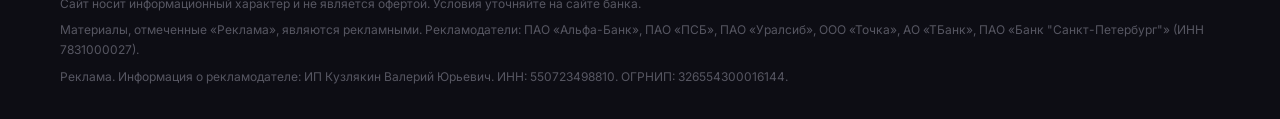
==== commit 3e58ae02: "Add yclid tracking to rko/index.html - Insert erid tokens for all RKO partners (Альфа, ПСБ, Уралсиб," ====
--- a/rko/index.html
+++ b/rko/index.html
@@ -643,7 +643,6 @@
 <script>
 // ─────────────────────────────────────────────────────────────────
 // ДАННЫЕ БАНКОВ
-// TODO: замените ERID_* на реальные erid из кабинета рекламодателя
 // ─────────────────────────────────────────────────────────────────
 const BANKS = {
   alfa: {
@@ -672,7 +671,7 @@
     pros:['Открытие за 1 день','Бесплатная бизнес-карта','Поддержка 24/7'],
     cons:['Дорогое снятие наличных','Платные SMS'],
     link:'https://rko-group.ru/s/G1TvhblX',
-    erid:'ERID_ALFA',
+    erid:'CQH36pWzJqVKtoSikpLcK5dDX2ct7DAfiVJ72m9iBXpHh',
     scores:{startup:1,cashout:3,payments:2,market:3},
   },
   psb: {
@@ -702,7 +701,7 @@
     pros:['Кэшбэк до 5%','Гос. программы поддержки','Самые дешёвые доп. платежи'],
     cons:['Снятие дорого на базовом','Меньше digital-функций'],
     link:'https://rko-group.ru/s/TkezzW3L',
-    erid:'ERID_PSB',
+    erid:'CQH36pWzJqVKtoSj2HTMq6th43NSTe2XkiZp5dfTAQJK3K',
     scores:{startup:2,cashout:2,payments:1,market:3},
   },
   uralsib: {
@@ -730,7 +729,7 @@
     pros:['0 ₽ для новых ИП','Высокая конверсия (CR 28%)','Региональная поддержка'],
     cons:['Меньше digital','Чуть медленнее онлайн-банков'],
     link:'https://rko-group.ru/s/UDikTXgE',
-    erid:'ERID_URALSIB',
+    erid:'CQH36pWzJqVKtoSimsnW2dhM5p6z6VMDwZQhtbcWg1Yrsg',
     scores:{startup:1,cashout:1,payments:3,market:3},
   },
   // ⚠️ Яндекс Директ: По согласованию — запросить разрешение RKO Group перед запуском рекламы
@@ -759,7 +758,7 @@
     pros:['Реальный 0 ₽ без оборота','Отличное приложение','24/7 онлайн'],
     cons:['Нет физических офисов','Бюджетные платежи платные на «Ноль»'],
     link:'https://rko-group.ru/s/siWbVV6I',
-    erid:'ERID_TOCHKA',
+    erid:'CQH36pWzJqVKtoSirFcd7nl9BfLLjcQcFkrH76DpdV4z9o',
     scores:{startup:1,cashout:1,payments:2,market:2},
   },
   bspb: {
@@ -788,7 +787,7 @@
     pros:['Персональный менеджер','Бесплатная Бизнес-карта','Поддержка ВЭД'],
     cons:['Нет онлайн-открытия без встречи','Только 4 региона'],
     link:'https://rko-group.ru/s/PIFseq8S',
-    erid:'ERID_BSPB',
+    erid:'CQH36pWzJqVKtoSiz88JHkoxRJXkRTJbUNWeSYPw7LM2M',
     scores:{startup:3,cashout:2,payments:2,market:3},
   },
   // ⚠️ Яндекс Директ: Доступ к офферу запрошен — не включать в Директ до получения реферальной ссылки
@@ -1190,5 +1189,20 @@
   document.head.appendChild(s);
 })();
 </script>
+
+<script>
+(function(){
+  var p = new URLSearchParams(window.location.search);
+  var yclid = p.get('yclid') || p.get('_yclid') || '';
+  if (yclid) sessionStorage.setItem('yclid', yclid);
+  else yclid = sessionStorage.getItem('yclid') || '';
+  if (!yclid) return;
+  document.querySelectorAll('a[href*="rko-group.ru/s/"]').forEach(function(a){
+    var u = new URL(a.href);
+    u.searchParams.set('click_id', yclid);
+    a.href = u.toString();
+  });
+})();
+</script>
 </body>
 </html>
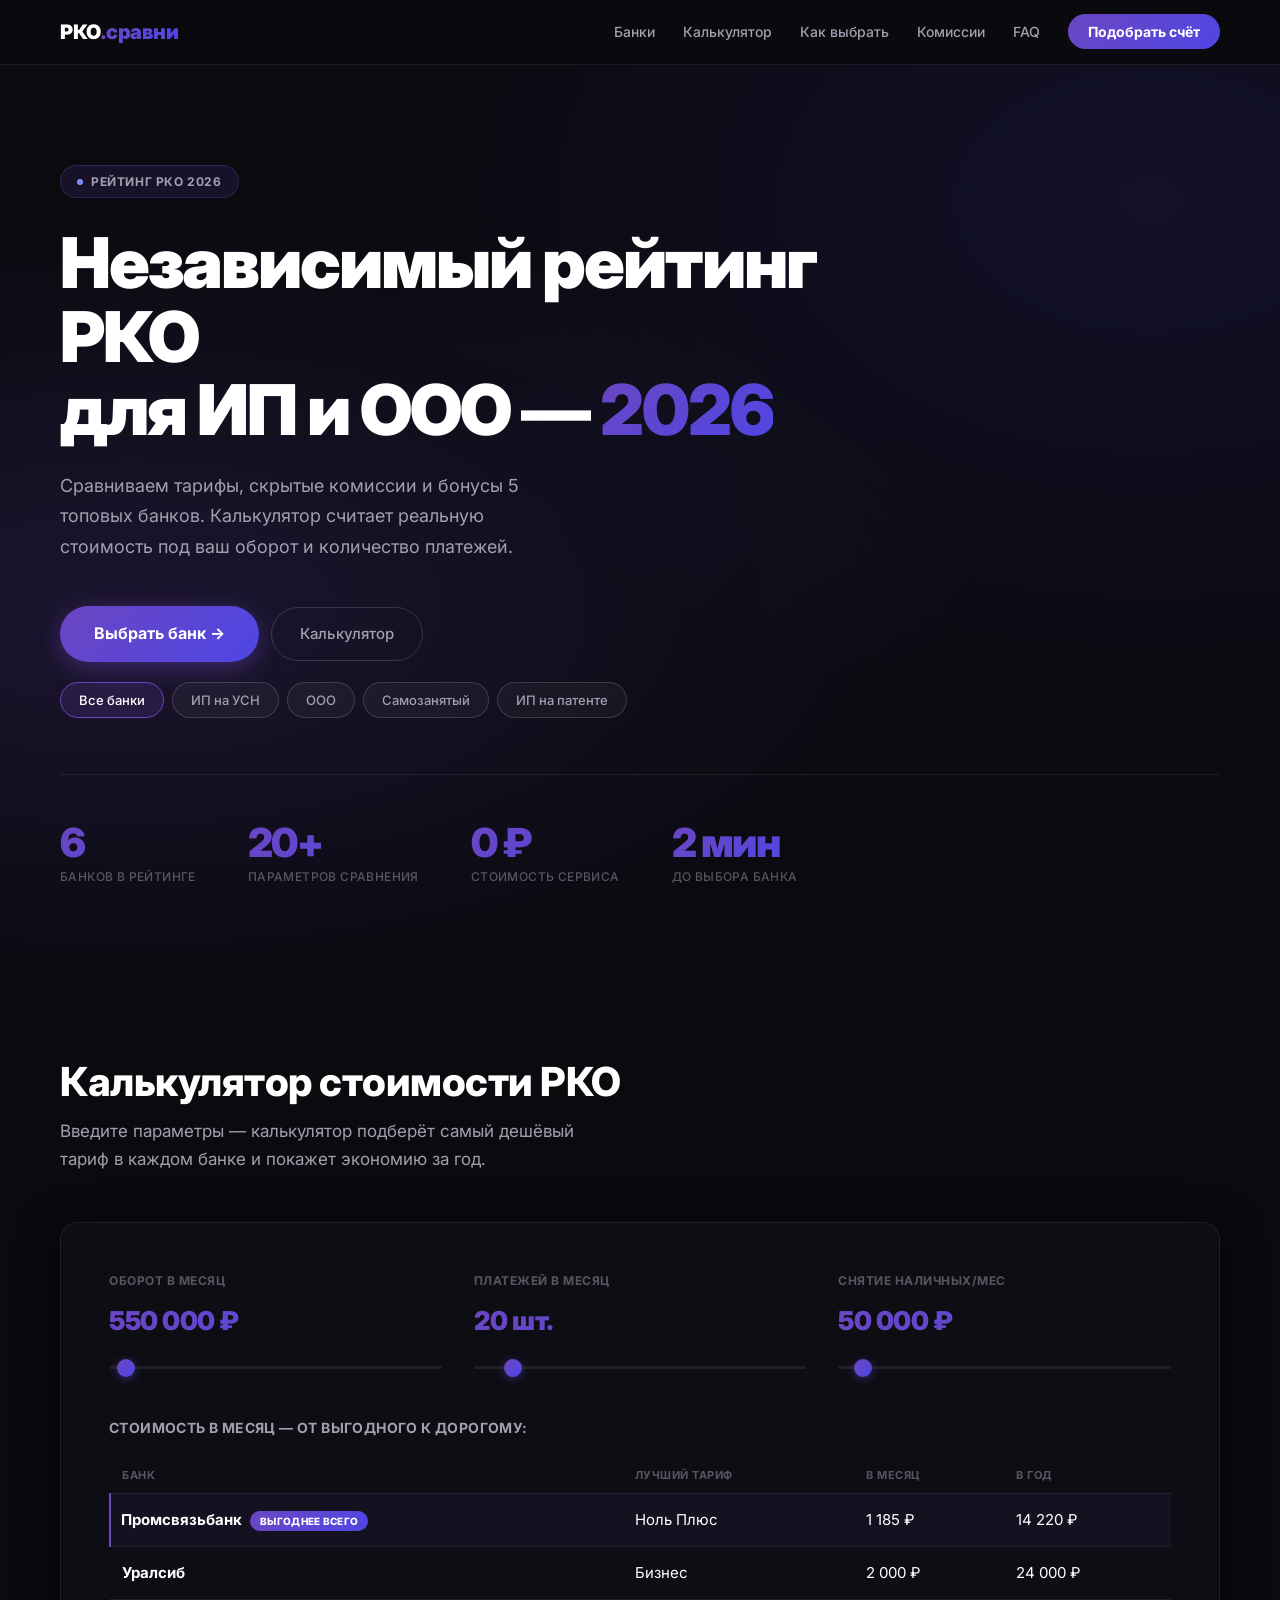
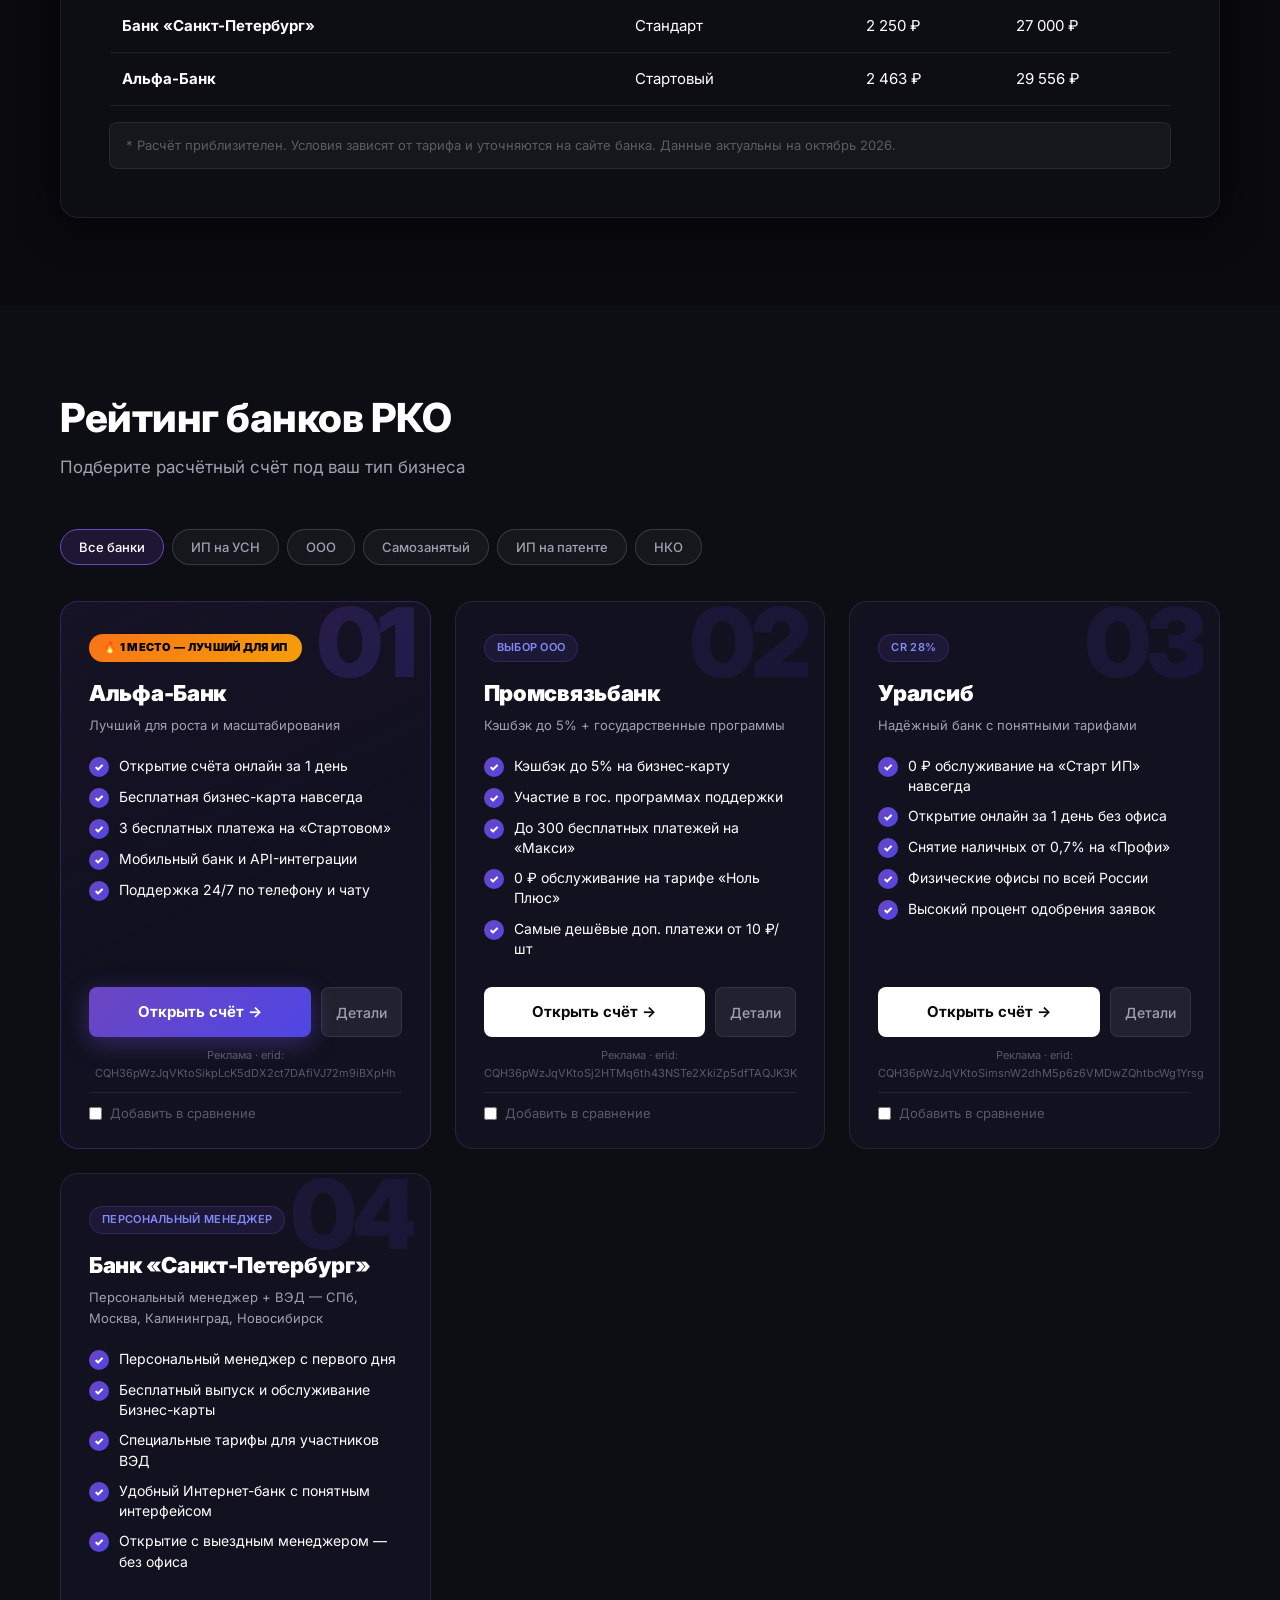
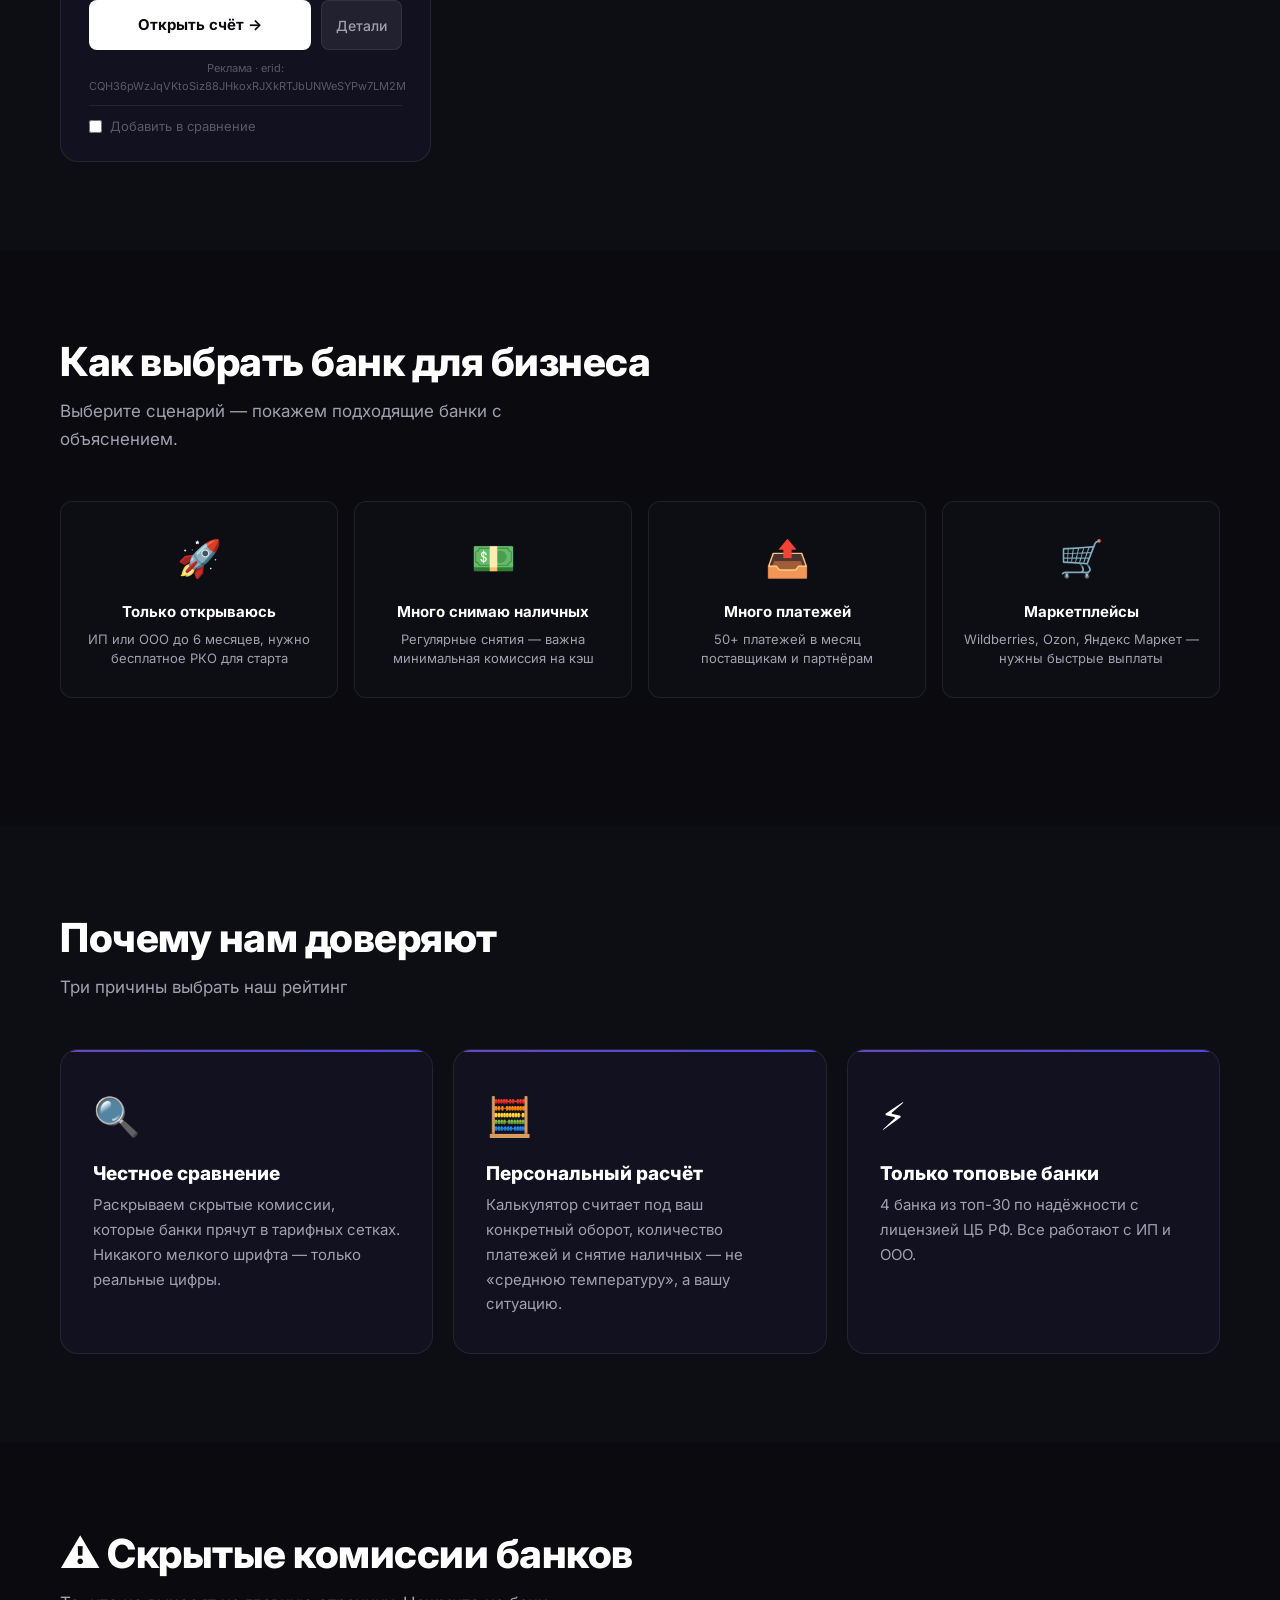
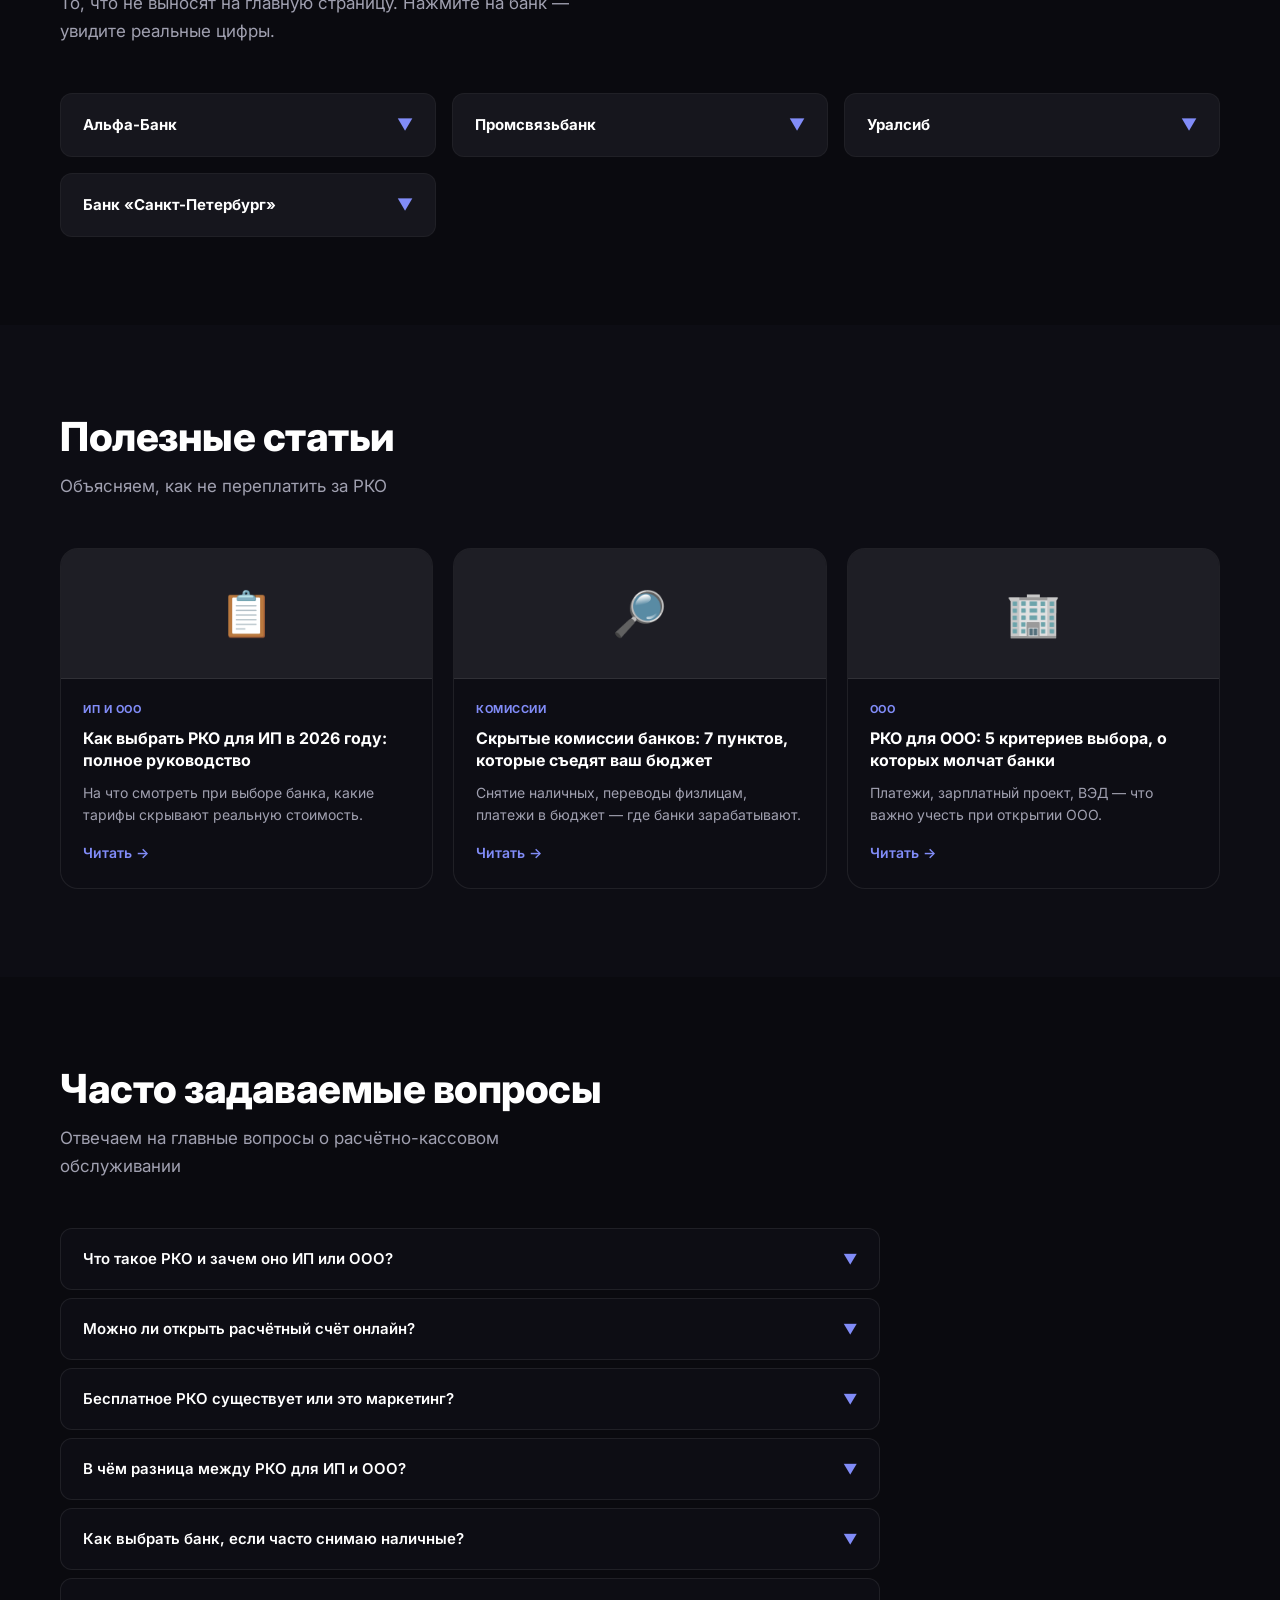
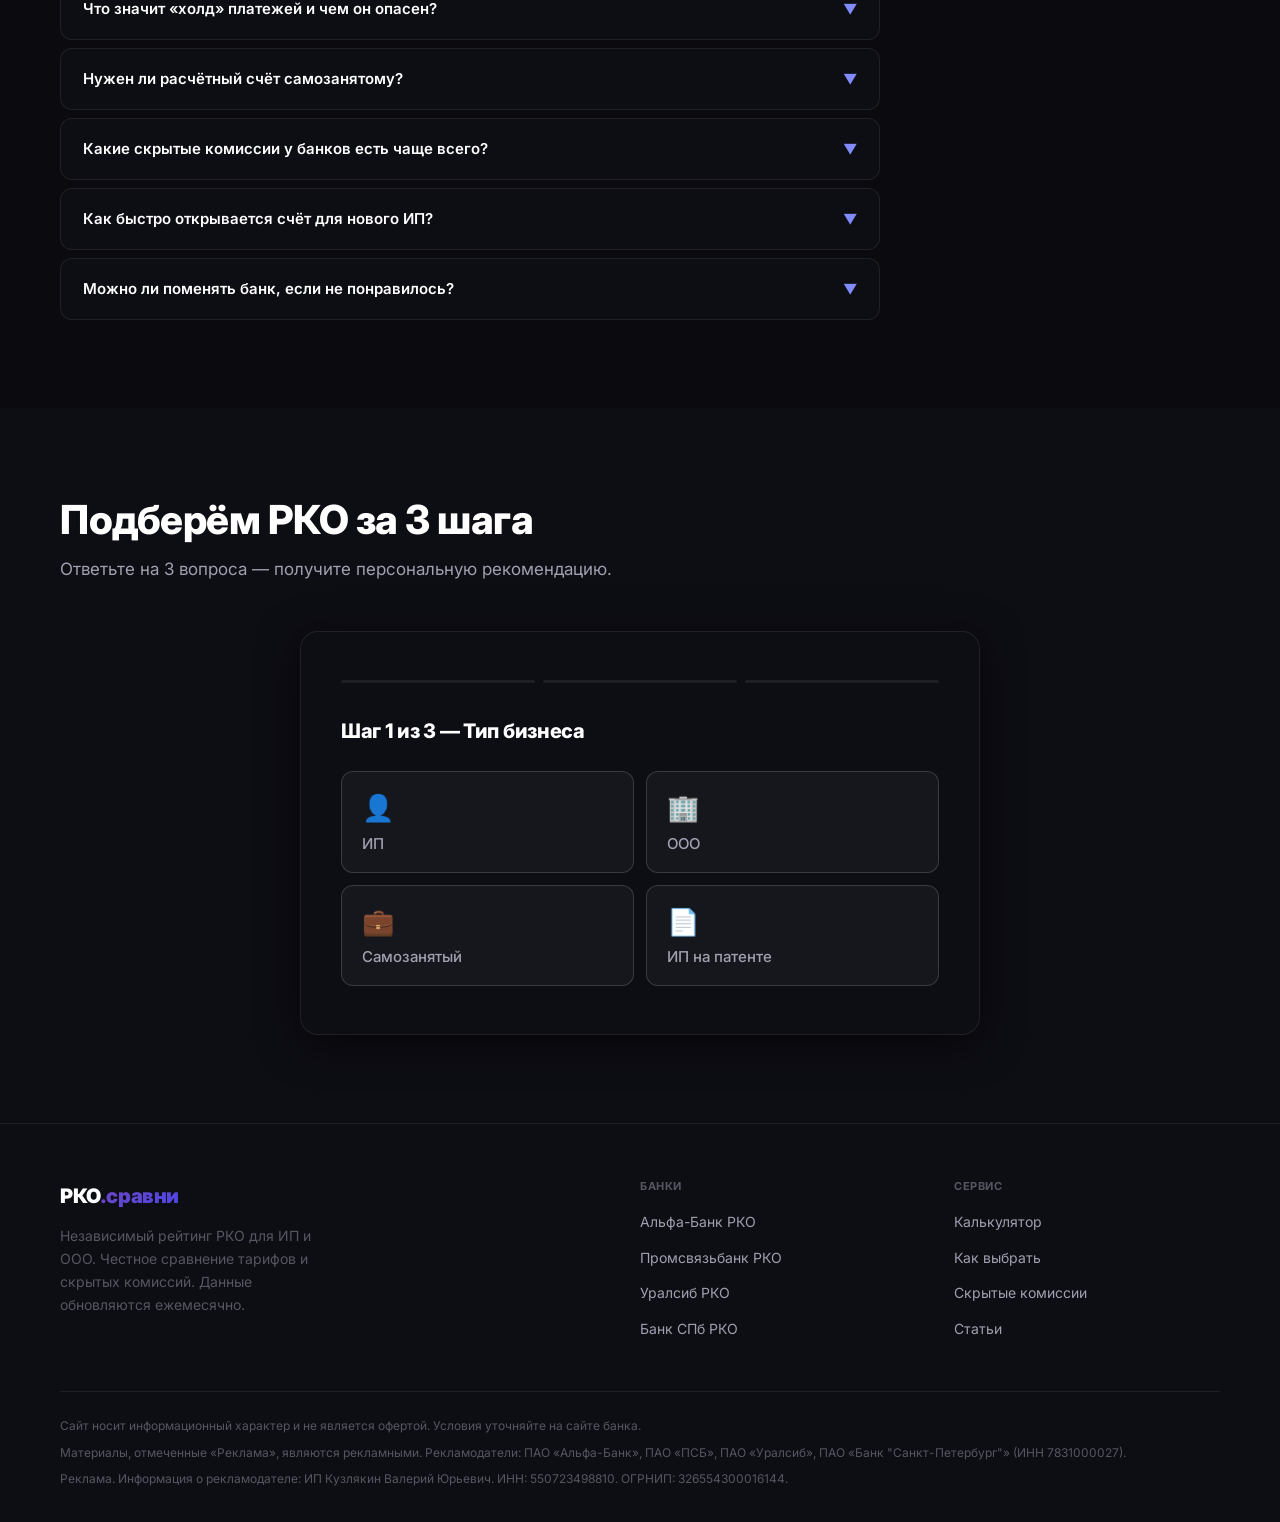
==== commit 0401039b: "Remove Точка Банк and Т-Банк from RKO site: cards, nav, FAQ, quiz, legal - Remove tochka and tbank J" ====
--- a/rko/index.html
+++ b/rko/index.html
@@ -3,15 +3,15 @@
 <head>
 <meta charset="UTF-8">
 <meta name="viewport" content="width=device-width, initial-scale=1.0">
-<title>РКО для бизнеса 2026 — сравнить 6 банков за 2 минуты</title>
-<meta name="description" content="Сравнение РКО для ИП и ООО: Альфа-Банк, ПСБ, Уралсиб, Точка, Т-Банк, Банк Санкт-Петербург. Калькулятор стоимости, скрытые комиссии, подбор по бизнесу.">
+<title>РКО для бизнеса 2026 — сравнить 4 банка за 2 минуты</title>
+<meta name="description" content="Сравнение РКО для ИП и ООО: Альфа-Банк, ПСБ, Уралсиб, Банк Санкт-Петербург. Калькулятор стоимости, скрытые комиссии, подбор по бизнесу.">
 <meta property="og:type" content="website">
-<meta property="og:title" content="РКО для бизнеса 2026 — сравнить 6 банков за 2 минуты">
-<meta property="og:description" content="Сравнение РКО для ИП и ООО: Альфа-Банк, ПСБ, Уралсиб, Точка, Т-Банк, Банк Санкт-Петербург. Калькулятор стоимости, скрытые комиссии, подбор по бизнесу.">
+<meta property="og:title" content="РКО для бизнеса 2026 — сравнить 4 банка за 2 минуты">
+<meta property="og:description" content="Сравнение РКО для ИП и ООО: Альфа-Банк, ПСБ, Уралсиб, Банк Санкт-Петербург. Калькулятор стоимости, скрытые комиссии, подбор по бизнесу.">
 <meta property="og:image" content="/og-image.jpg">
 <meta property="og:locale" content="ru_RU">
 <meta name="twitter:card" content="summary_large_image">
-<meta name="twitter:title" content="РКО для бизнеса 2026 — сравнить 5 банков">
+<meta name="twitter:title" content="РКО для бизнеса 2026 — сравнить 4 банка">
 <meta name="twitter:description" content="Независимый рейтинг РКО. Калькулятор стоимости, скрытые комиссии, подбор за 2 минуты.">
 <link rel="preconnect" href="https://fonts.googleapis.com">
 <link rel="preconnect" href="https://fonts.gstatic.com" crossorigin>
@@ -470,7 +470,7 @@
       <div class="why-card">
         <div class="why-icon">⚡</div>
         <h3 class="why-title">Только топовые банки</h3>
-        <p class="why-desc">5 банков из топ-30 по надёжности с лицензией ЦБ РФ. Все работают с ИП и ООО и открывают счёт онлайн.</p>
+        <p class="why-desc">4 банка из топ-30 по надёжности с лицензией ЦБ РФ. Все работают с ИП и ООО.</p>
       </div>
     </div>
   </div>
@@ -616,8 +616,6 @@
           <li><a href="#catalog">Альфа-Банк РКО</a></li>
           <li><a href="#catalog">Промсвязьбанк РКО</a></li>
           <li><a href="#catalog">Уралсиб РКО</a></li>
-          <li><a href="#catalog">Точка РКО</a></li>
-          <li><a href="#catalog">Т-Банк РКО</a></li>
           <li><a href="#catalog">Банк СПб РКО</a></li>
         </ul>
       </div>
@@ -634,7 +632,7 @@
     <hr class="footer-hr">
     <div class="footer-legal">
       <p>Сайт носит информационный характер и не является офертой. Условия уточняйте на сайте банка.</p>
-      <p>Материалы, отмеченные «Реклама», являются рекламными. Рекламодатели: ПАО «Альфа-Банк», ПАО «ПСБ», ПАО «Уралсиб», ООО «Точка», АО «ТБанк», ПАО «Банк "Санкт-Петербург"» (ИНН 7831000027).</p>
+      <p>Материалы, отмеченные «Реклама», являются рекламными. Рекламодатели: ПАО «Альфа-Банк», ПАО «ПСБ», ПАО «Уралсиб», ПАО «Банк "Санкт-Петербург"» (ИНН 7831000027).</p>
       <p>Реклама. Информация о рекламодателе: ИП Кузлякин Валерий Юрьевич. ИНН: 550723498810. ОГРНИП: 326554300016144.</p>
     </div>
   </div>
@@ -732,35 +730,6 @@
     erid:'CQH36pWzJqVKtoSimsnW2dhM5p6z6VMDwZQhtbcWg1Yrsg',
     scores:{startup:1,cashout:1,payments:3,market:3},
   },
-  // ⚠️ Яндекс Директ: По согласованию — запросить разрешение RKO Group перед запуском рекламы
-  tochka: {
-    id:'tochka', name:'Точка Банк',
-    tagline:'Лучший онлайн-банк для самозанятых и ИП',
-    badge:'0 ₽ навсегда', badgeAccent:true,
-    types:['ip','self','patent'],
-    perks:[
-      '0 ₽ обслуживание без условий на «Ноль»',
-      'Открытие счёта за 20 минут онлайн',
-      'Безлимитные платежи на «Максимальном»',
-      'Лучшее мобильное приложение для ИП',
-      'Работает с самозанятыми без справок',
-    ],
-    tariffs:[
-      {name:'Ноль',        price:0,    pay:10,   extra:59, cash:1.5},
-      {name:'Продвинутый', price:1200, pay:100,  extra:29, cash:1.0},
-      {name:'Максимальный',price:3200, pay:9999, extra:0,  cash:0.7},
-    ],
-    hidden:[
-      {l:'Снятие нал. на «Ноль»',     v:'1,5% (мин. 100 ₽)',warn:true},
-      {l:'Переводы физлицам',          v:'1% мин. 50 ₽',     warn:true},
-      {l:'Бюдж. платежи на «Ноль»',   v:'99 ₽/шт',          warn:true},
-    ],
-    pros:['Реальный 0 ₽ без оборота','Отличное приложение','24/7 онлайн'],
-    cons:['Нет физических офисов','Бюджетные платежи платные на «Ноль»'],
-    link:'https://rko-group.ru/s/siWbVV6I',
-    erid:'CQH36pWzJqVKtoSirFcd7nl9BfLLjcQcFkrH76DpdV4z9o',
-    scores:{startup:1,cashout:1,payments:2,market:2},
-  },
   bspb: {
     id:'bspb', name:'Банк «Санкт-Петербург»',
     tagline:'Персональный менеджер + ВЭД — СПб, Москва, Калининград, Новосибирск',
@@ -790,38 +759,8 @@
     erid:'CQH36pWzJqVKtoSiz88JHkoxRJXkRTJbUNWeSYPw7LM2M',
     scores:{startup:3,cashout:2,payments:2,market:3},
   },
-  // ⚠️ Яндекс Директ: Доступ к офферу запрошен — не включать в Директ до получения реферальной ссылки
-  tbank: {
-    id:'tbank', name:'Т-Банк',
-    tagline:'Самый технологичный банк для бизнеса',
-    badge:'★ Топ выбор', badgeAccent:true,
-    types:['ip','ooo','self','patent'],
-    perks:[
-      'Встроенная бухгалтерия бесплатно',
-      'Зарплатный проект в один клик',
-      'Кэшбэк до 2% на корпоративную карту',
-      'Открытие за 1 час без визита в офис',
-      'Безлимитные платежи на «Профессионале»',
-    ],
-    tariffs:[
-      {name:'Простой',       price:0,    pay:3,   extra:49, cash:1.5},
-      {name:'Продвинутый',   price:490,  pay:50,  extra:29, cash:1.0},
-      {name:'Профессионал',  price:1990, pay:150, extra:19, cash:0.7},
-    ],
-    hidden:[
-      {l:'Снятие нал. на «Простом»',   v:'1,5% мин. 99 ₽',warn:true},
-      {l:'Переводы физлицам сверх лим.',v:'1,5%',          warn:true},
-      {l:'Эквайринг',                  v:'1,4–2,7%',       warn:false},
-      {l:'SMS на «Простом»',           v:'69 ₽/мес',       warn:false},
-    ],
-    pros:['Лучшее мобильное приложение','Зарплатный проект в 1 клик','Встроенная бухгалтерия'],
-    cons:['Нет физических офисов','Дорогое снятие на «Простом»'],
-    link:'ССЫЛКА_TBANK_RKO',
-    erid:'ERID_TBANK',
-    scores:{startup:1,cashout:3,payments:1,market:2},
-  },
 };
-const ORDER = ['alfa','psb','uralsib','tochka','tbank','bspb'];
+const ORDER = ['alfa','psb','uralsib','bspb'];
 
 // ─────────────────────────────────────────────────────────────────
 // HELPERS
@@ -1008,7 +947,7 @@
     ['Доп. платёж (базовый)',  b=>b.tariffs[0].extra+' ₽/шт'],
     ['Снятие нал. (базовый)',  b=>b.tariffs[0].cash+'%'],
     ['Встр. бухгалтерия',      b=>b.id==='tbank'?'✅ Да':'—'],
-    ['Кэшбэк',                 b=>b.id==='psb'||b.id==='tbank'?'Есть':'—'],
+    ['Кэшбэк',                 b=>b.id==='psb'?'Есть':'—'],
     ['Типы бизнеса',           b=>b.types.join(', ')],
   ];
   const hdrs = ['<th>Параметр</th>',...banks.map(b=>`<th>${b.name}</th>`)].join('');
@@ -1078,10 +1017,10 @@
 // ─────────────────────────────────────────────────────────────────
 const quizAnswers = {};
 const QUIZ_REC = {
-  ip:     { price:'tochka',  payments:'psb',    cashback:'psb',  cash:'uralsib' },
+  ip:     { price:'alfa',    payments:'psb',    cashback:'psb',  cash:'uralsib' },
   ooo:    { price:'psb',     payments:'psb',    cashback:'psb',  cash:'uralsib' },
-  self:   { price:'tochka',  payments:'tochka', cashback:'psb',  cash:'tochka'  },
-  patent: { price:'tochka',  payments:'tochka', cashback:'tbank',cash:'tochka'  },
+  self:   { price:'alfa',    payments:'alfa',   cashback:'psb',  cash:'uralsib' },
+  patent: { price:'alfa',    payments:'alfa',   cashback:'psb',  cash:'uralsib' },
 };
 
 function quizPick(step, val){
@@ -1108,7 +1047,7 @@
 function showQuizResult(){
   const type = quizAnswers[1];
   const priority = quizAnswers[3];
-  const bankId = (QUIZ_REC[type]||QUIZ_REC.ip)[priority] || 'tochka';
+  const bankId = (QUIZ_REC[type]||QUIZ_REC.ip)[priority] || 'alfa';
   const b = BANKS[bankId];
   const el = document.getElementById('qs-result');
   el.style.display='block';
@@ -1139,14 +1078,14 @@
 // ─────────────────────────────────────────────────────────────────
 const FAQS = [
   { q:'Что такое РКО и зачем оно ИП или ООО?', a:'РКО — расчётно-кассовое обслуживание — это комплекс банковских услуг для бизнеса: расчётный счёт, платёжные поручения, работа с наличными, эквайринг. ИП и ООО обязаны проводить расчёты с контрагентами и бюджетом через банк — для этого и нужен расчётный счёт.' },
-  { q:'Можно ли открыть расчётный счёт онлайн?', a:'Да, все 5 банков в нашем сравнении открывают счёт онлайн: Т-Банк и Точка — за 1–2 часа без визита в офис, Альфа-Банк — онлайн с выездом курьера для подписания документов. Реальные сроки: 1 рабочий день.' },
-  { q:'Бесплатное РКО существует или это маркетинг?', a:'Бесплатное обслуживание реально существует: Точка (тариф «Ноль»), Альфа-Банк («Стартовый») и Уралсиб («Старт ИП») дают 0 ₽ абонентки. Но бесплатных платежей мало (3–10 шт.), а за каждый сверх лимита — 29–89 ₽. Если у вас больше 10 платежей в месяц, бесплатный тариф быстро перестаёт быть выгодным.' },
+  { q:'Можно ли открыть расчётный счёт онлайн?', a:'Да, Альфа-Банк, ПСБ и Уралсиб открывают счёт онлайн. Альфа-Банк — с выездом курьера для подписания документов. Реальные сроки: 1 рабочий день.' },
+  { q:'Бесплатное РКО существует или это маркетинг?', a:'Бесплатное обслуживание реально существует: Альфа-Банк («Стартовый») и Уралсиб («Старт ИП») дают 0 ₽ абонентки. Но бесплатных платежей мало (3–10 шт.), а за каждый сверх лимита — 29–89 ₽. Если у вас больше 10 платежей в месяц, бесплатный тариф быстро перестаёт быть выгодным.' },
   { q:'В чём разница между РКО для ИП и ООО?', a:'Основные условия одинаковы, но у ООО есть дополнительные требования: обязательная подпись двух руководителей (при двух подписантах), корпоративная карта для директора, зарплатный проект. Некоторые банки предлагают специальные тарифы для ООО с расширенной отчётностью и бухгалтерией.' },
-  { q:'Как выбрать банк, если часто снимаю наличные?', a:'Ключевой параметр — процент за снятие. На базовых тарифах это 1,5–1,9% у большинства банков. Уралсиб на тарифе «Профи» снижает до 0,7%. Точка на тарифе «Максимальный» — тоже от 0,7%. Используйте наш калькулятор: введите сумму снятия, и он покажет реальную стоимость в каждом банке.' },
-  { q:'Что значит «холд» платежей и чем он опасен?', a:'Холд — это временная задержка входящего платежа. Некоторые банки (например, Альфа-Банк) держат деньги 1–14 дней, пока проверяют источник средств. Для торговли, где важна скорость оборота, это критично. ПСБ и Точка работают без задержек для стандартных операций.' },
-  { q:'Нужен ли расчётный счёт самозанятому?', a:'Самозанятые формально могут принимать платежи на личный счёт физлица. Но расчётный счёт упрощает учёт, позволяет принимать оплату от юрлиц по счёту и выглядеть профессиональнее. Точка открывает РКО самозанятым без лишних документов.' },
+  { q:'Как выбрать банк, если часто снимаю наличные?', a:'Ключевой параметр — процент за снятие. На базовых тарифах это 1,5–2% у большинства банков. Уралсиб на тарифе «Профи» снижает до 0,7%. Используйте наш калькулятор: введите сумму снятия, и он покажет реальную стоимость в каждом банке.' },
+  { q:'Что значит «холд» платежей и чем он опасен?', a:'Холд — это временная задержка входящего платежа. Некоторые банки (например, Альфа-Банк) держат деньги 1–14 дней, пока проверяют источник средств. Для торговли, где важна скорость оборота, это критично. ПСБ работает без задержек для стандартных операций.' },
+  { q:'Нужен ли расчётный счёт самозанятому?', a:'Самозанятые формально могут принимать платежи на личный счёт физлица. Но расчётный счёт упрощает учёт, позволяет принимать оплату от юрлиц по счёту и выглядеть профессиональнее. Уралсиб и Альфа-Банк открывают РКО самозанятым.' },
   { q:'Какие скрытые комиссии у банков есть чаще всего?', a:'Самые частые скрытые расходы: комиссия за снятие наличных сверх лимита, переводы физлицам (1–1,5%), SMS-уведомления (69–99 ₽/мес), обслуживание при нулевом обороте (переход на полный платный тариф), платёжные поручения в выходные (+99 ₽). Полный список — в разделе «Скрытые комиссии» выше.' },
-  { q:'Как быстро открывается счёт для нового ИП?', a:'Для нового ИП счёт открывается за 1–24 часа после регистрации в ФНС. Точка и Т-Банк позволяют открыть счёт параллельно с регистрацией бизнеса — сразу после получения ОГРНИП. Документы: паспорт, ИНН, ОГРНИП (приходит в ФНС онлайн).' },
+  { q:'Как быстро открывается счёт для нового ИП?', a:'Для нового ИП счёт открывается за 1–24 часа после регистрации в ФНС. Альфа-Банк и Уралсиб позволяют открыть счёт онлайн сразу после получения ОГРНИП. Документы: паспорт, ИНН, ОГРНИП (приходит в ФНС онлайн).' },
   { q:'Можно ли поменять банк, если не понравилось?', a:'Да, смена банка — стандартная процедура. Нужно уведомить всех контрагентов о смене реквизитов, перевыпустить постоянные платёжные поручения, закрыть старый счёт (обычно 1–7 дней). Многие банки предлагают помощь в переносе — уточняйте при открытии.' },
 ];
 
@@ -1191,18 +1130,18 @@
 </script>
 
 <script>
-(function(){
+document.addEventListener('DOMContentLoaded', function(){
   var p = new URLSearchParams(window.location.search);
   var yclid = p.get('yclid') || p.get('_yclid') || '';
-  if (yclid) sessionStorage.setItem('yclid', yclid);
-  else yclid = sessionStorage.getItem('yclid') || '';
+  if (yclid) try { sessionStorage.setItem('yclid', yclid); } catch(e){}
+  else try { yclid = sessionStorage.getItem('yclid') || ''; } catch(e){}
   if (!yclid) return;
   document.querySelectorAll('a[href*="rko-group.ru/s/"]').forEach(function(a){
     var u = new URL(a.href);
     u.searchParams.set('click_id', yclid);
     a.href = u.toString();
   });
-})();
+});
 </script>
 </body>
 </html>
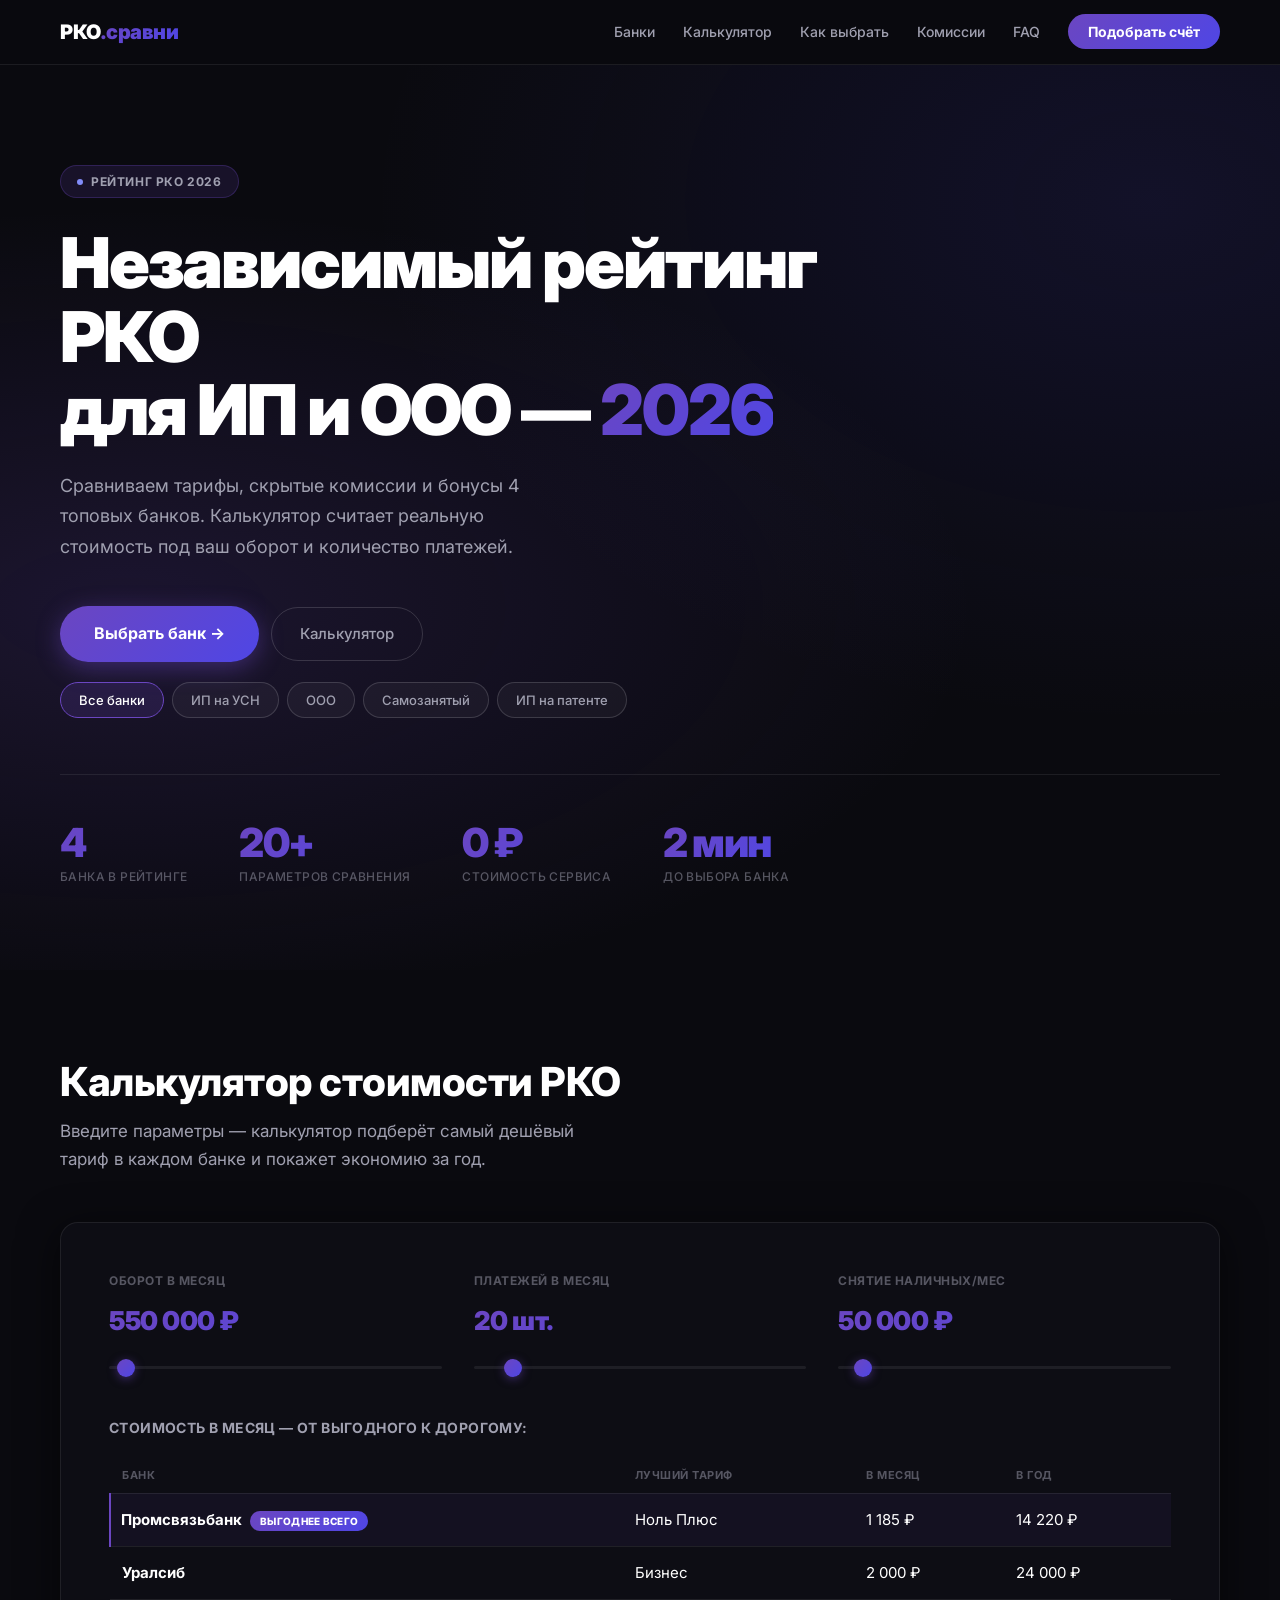
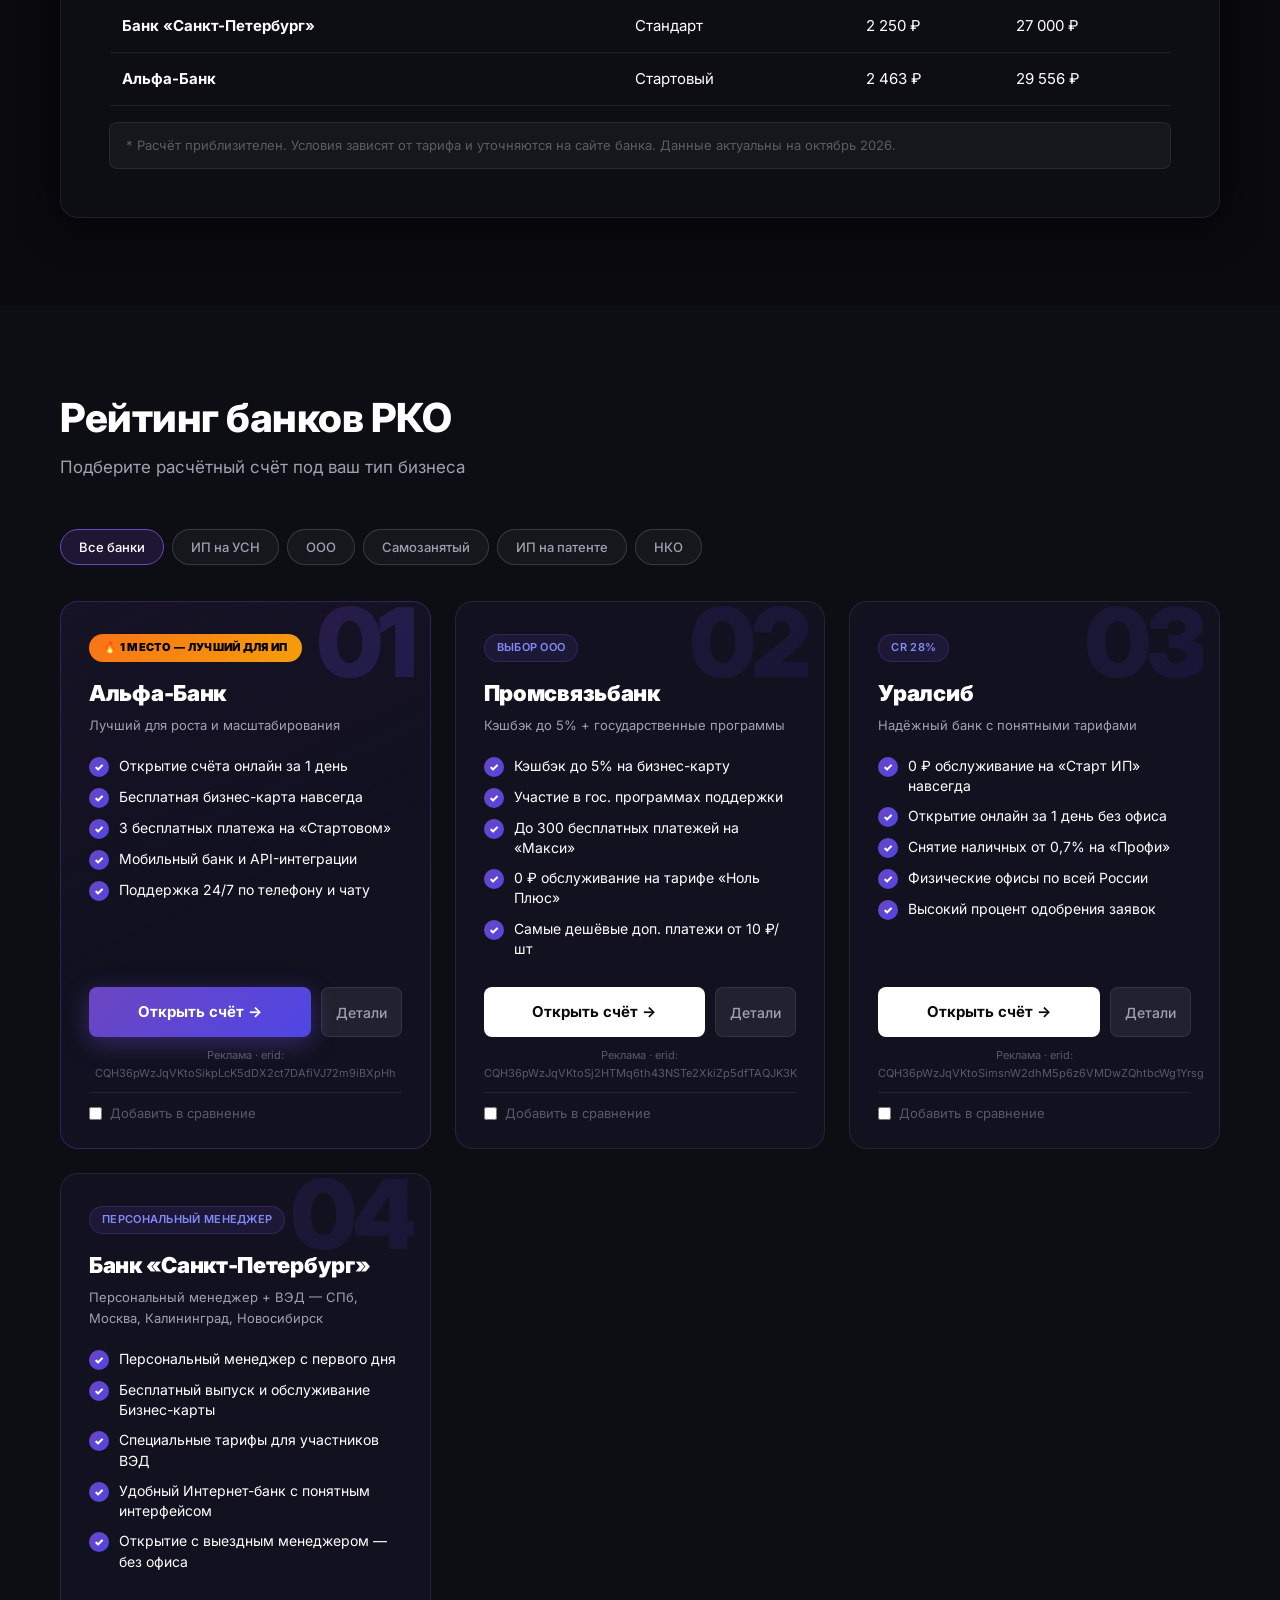
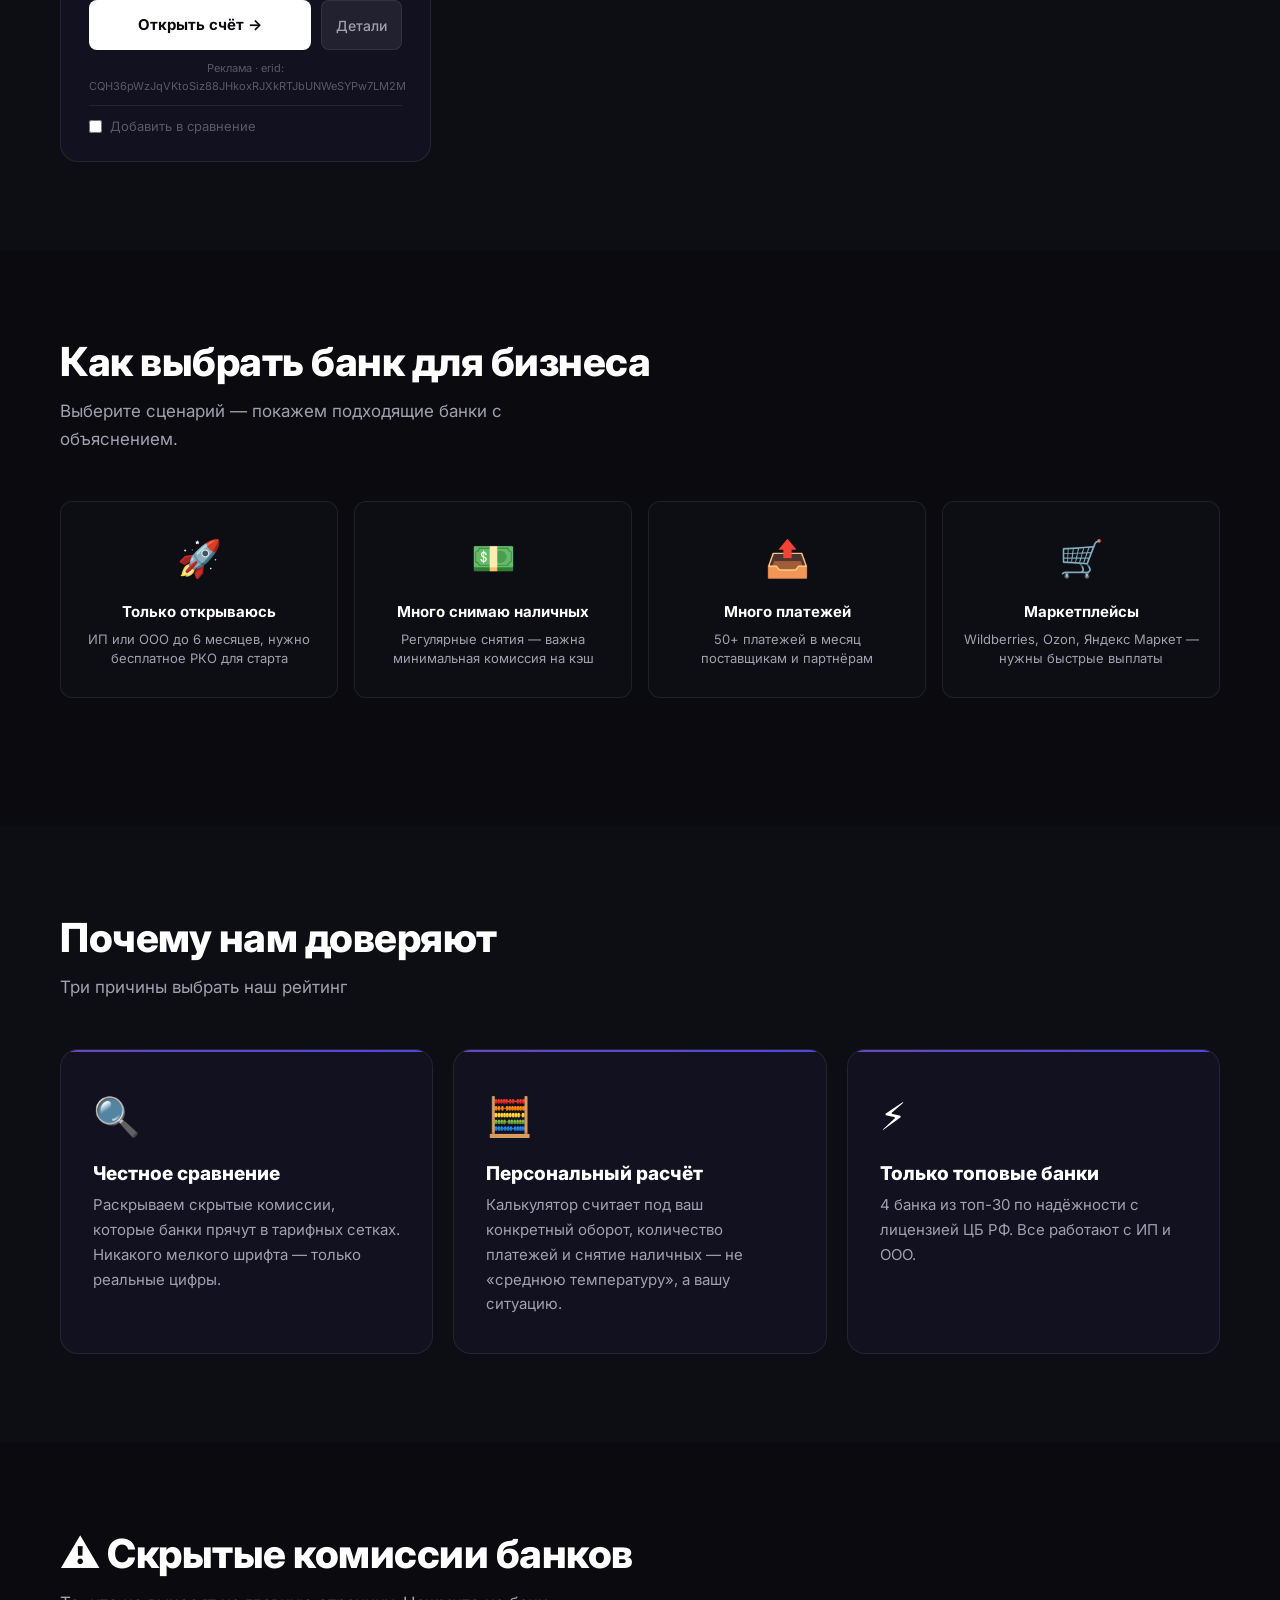
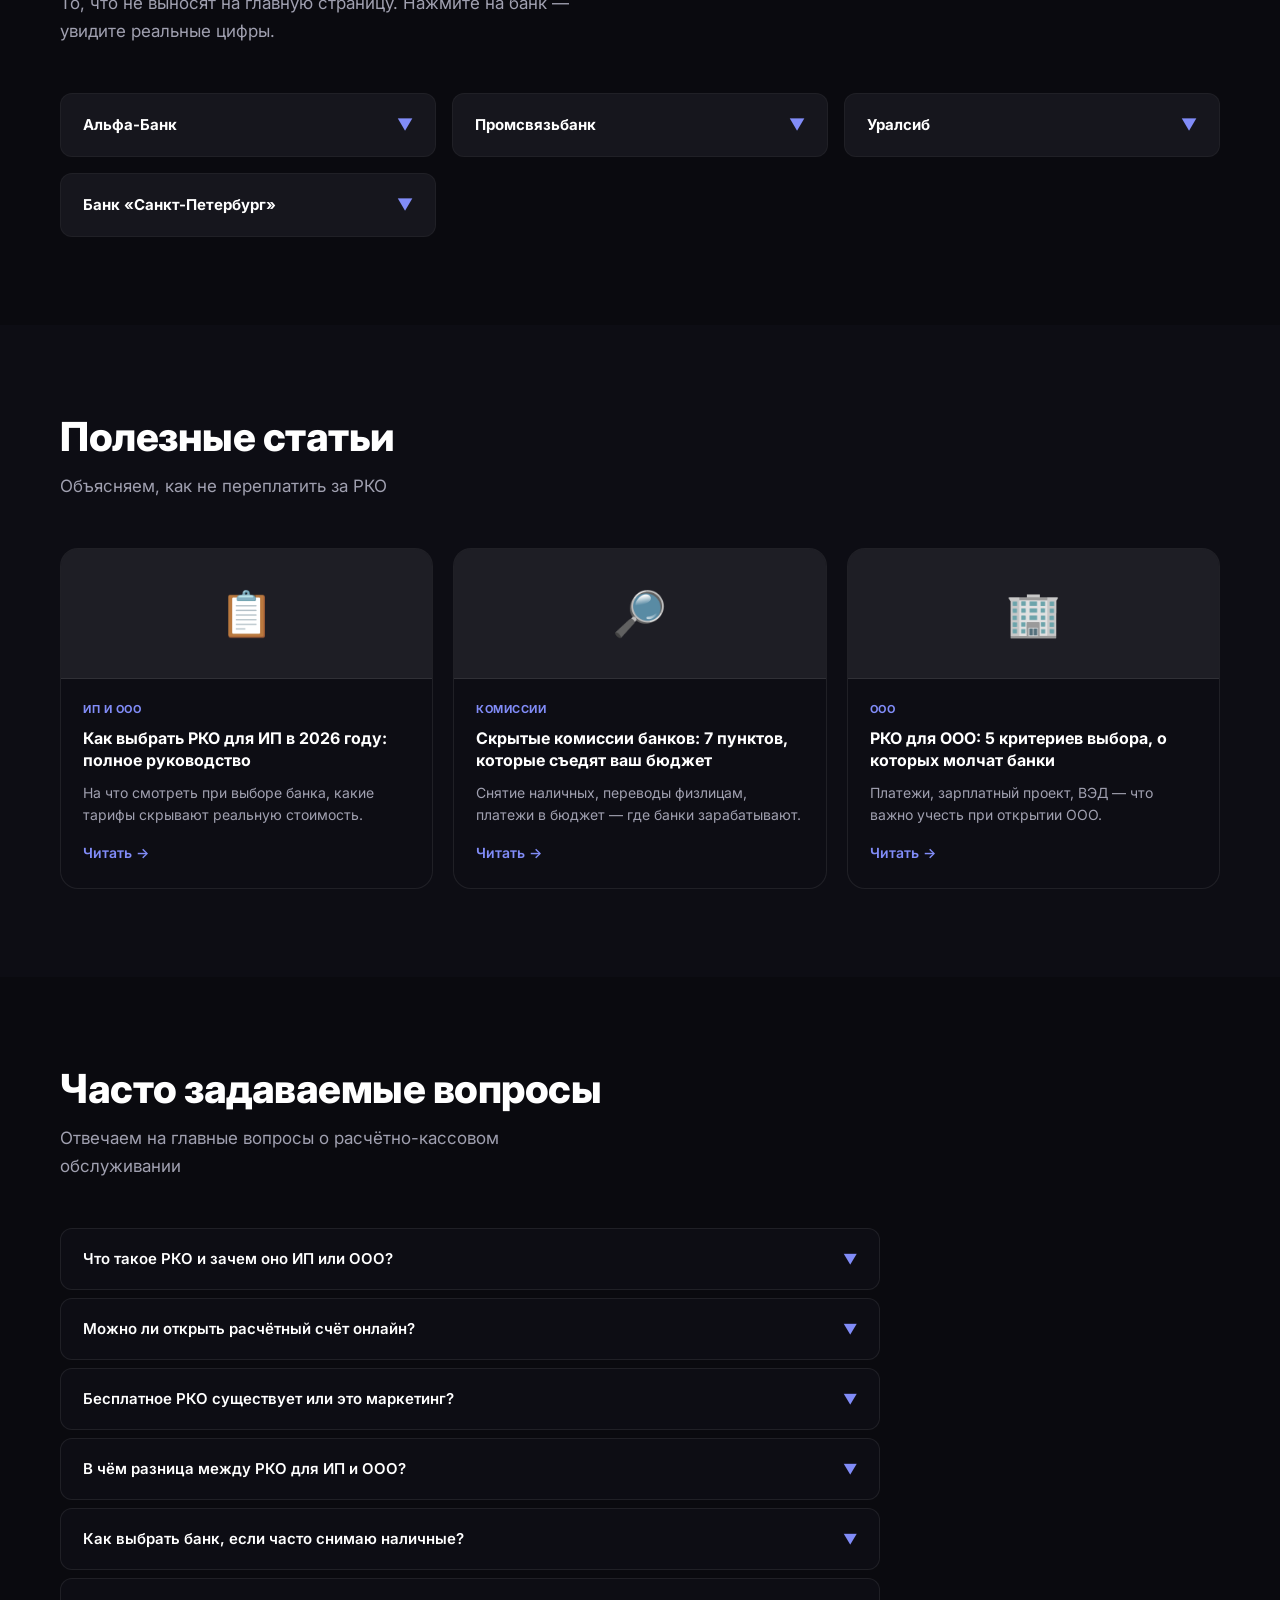
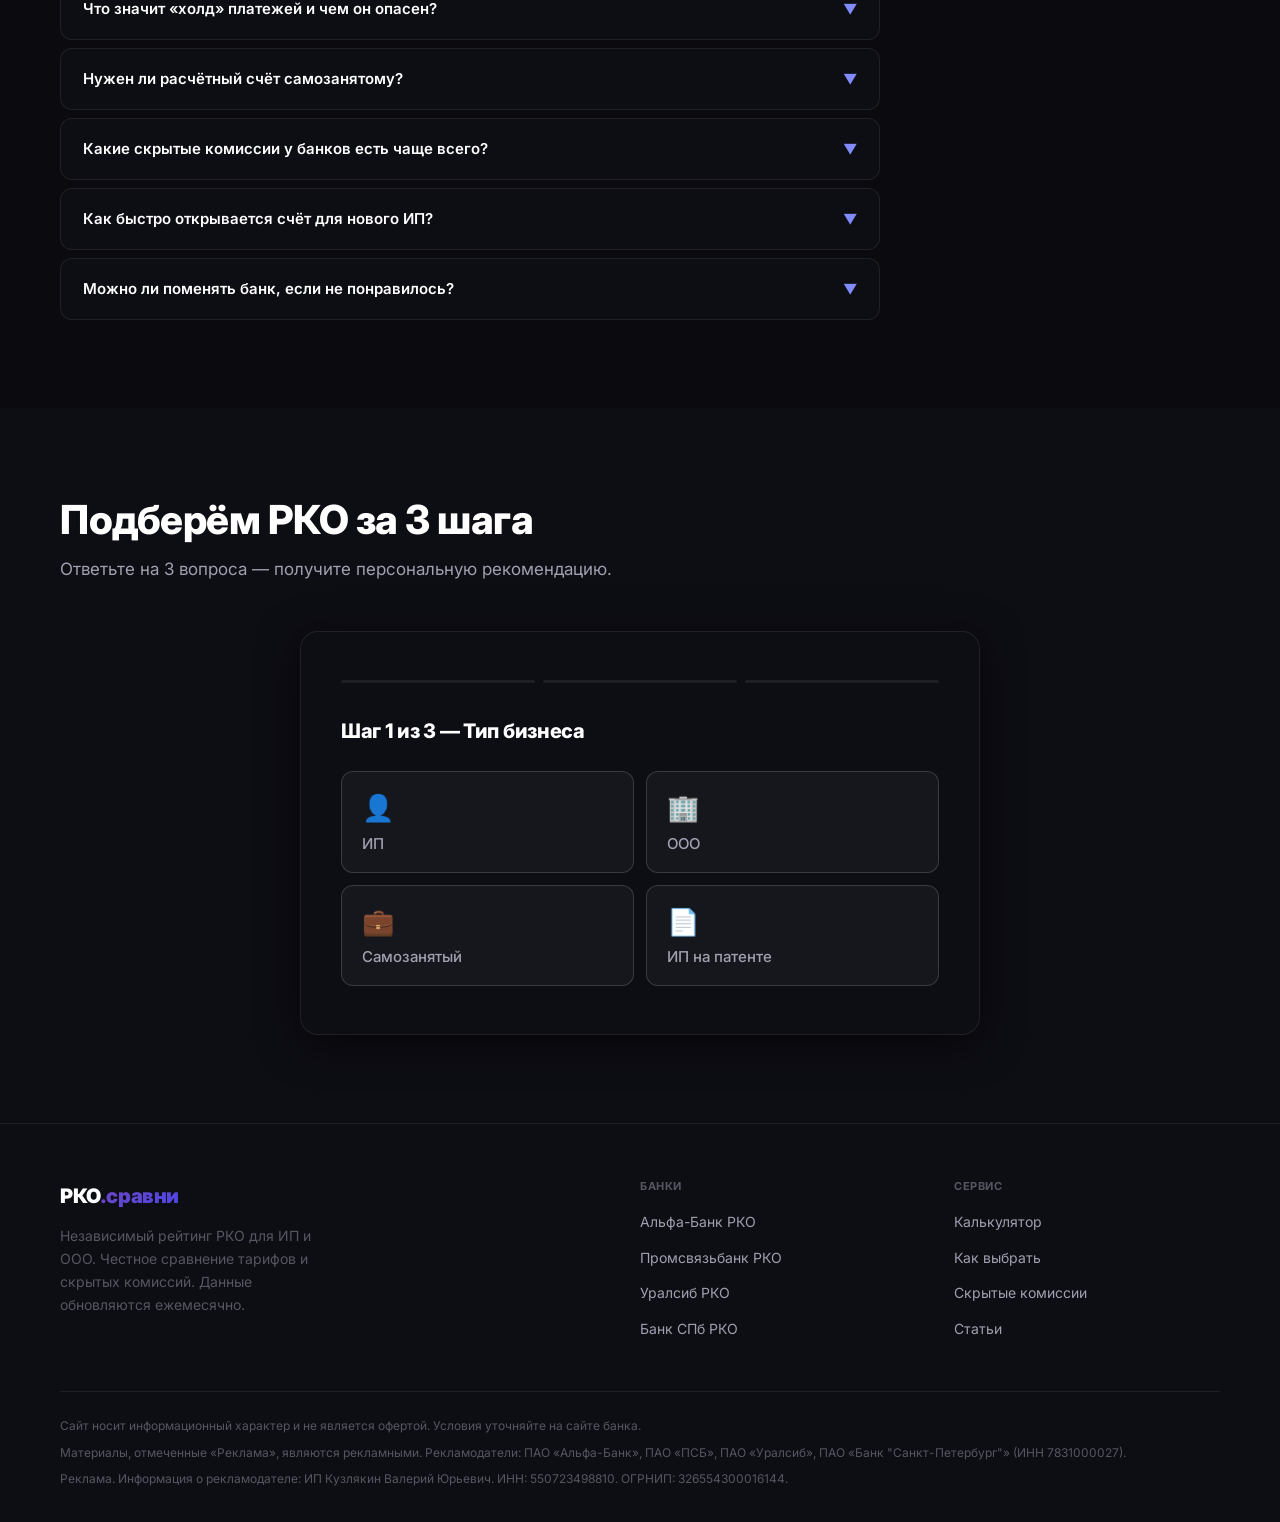
==== commit c8ac9ca1: "Fix remaining bank count references: 5→4 топовых банков, 6→4 банка в рейтинге Co-Authored-By: Claude" ====
--- a/rko/index.html
+++ b/rko/index.html
@@ -326,7 +326,7 @@
   <div class="container">
     <div class="hero__eyebrow">Рейтинг РКО 2026</div>
     <h1 class="hero__title">Независимый рейтинг РКО<br>для ИП и ООО — <span class="grad-text">2026</span></h1>
-    <p class="hero__sub">Сравниваем тарифы, скрытые комиссии и бонусы 5 топовых банков. Калькулятор считает реальную стоимость под ваш оборот и количество платежей.</p>
+    <p class="hero__sub">Сравниваем тарифы, скрытые комиссии и бонусы 4 топовых банков. Калькулятор считает реальную стоимость под ваш оборот и количество платежей.</p>
     <div class="hero__btns">
       <a href="#catalog" class="btn-hero">Выбрать банк →</a>
       <a href="#calculator" class="btn-hero-ghost">Калькулятор</a>
@@ -339,7 +339,7 @@
       <button class="scenario-pill" onclick="filterCatalog('patent',this)">ИП на патенте</button>
     </div>
     <div class="hero__stats">
-      <div><div class="stat-val">6</div><div class="stat-lbl">банков в рейтинге</div></div>
+      <div><div class="stat-val">4</div><div class="stat-lbl">банка в рейтинге</div></div>
       <div><div class="stat-val">20+</div><div class="stat-lbl">параметров сравнения</div></div>
       <div><div class="stat-val">0 ₽</div><div class="stat-lbl">стоимость сервиса</div></div>
       <div><div class="stat-val">2 мин</div><div class="stat-lbl">до выбора банка</div></div>
